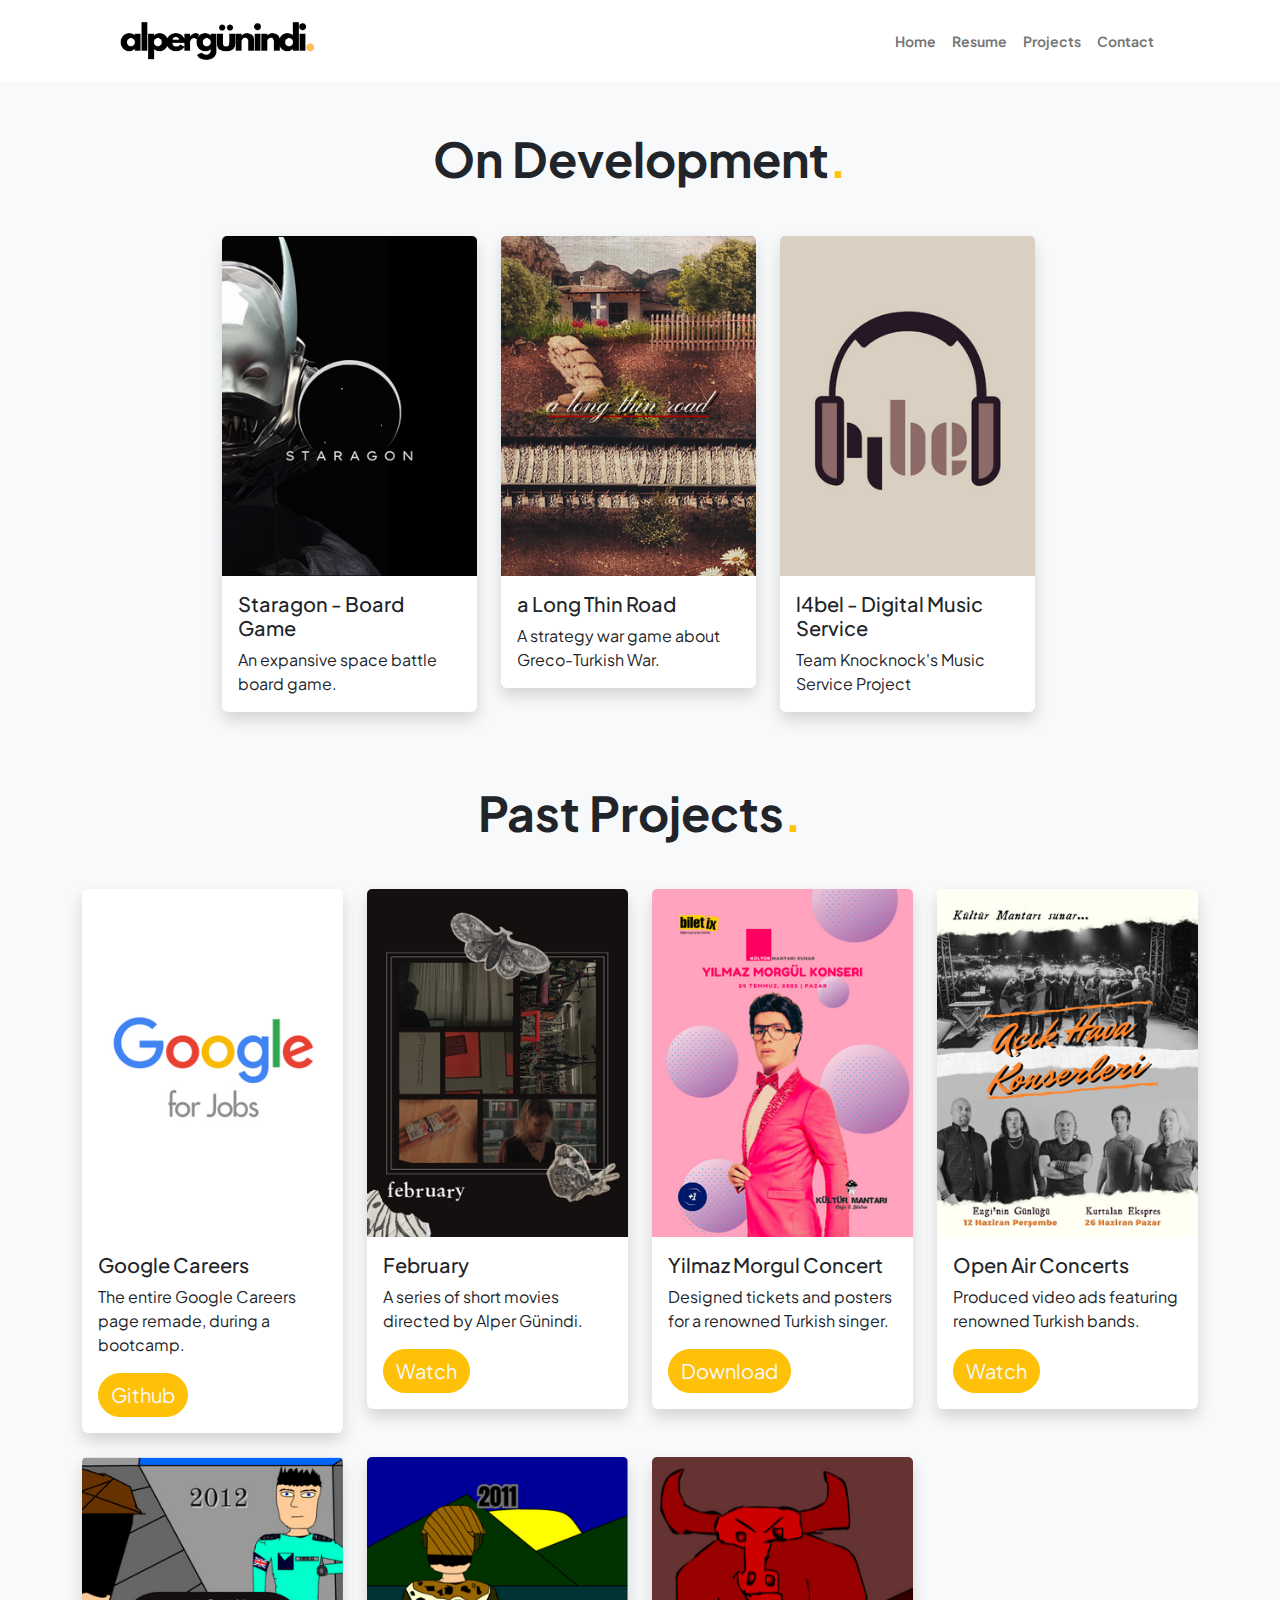
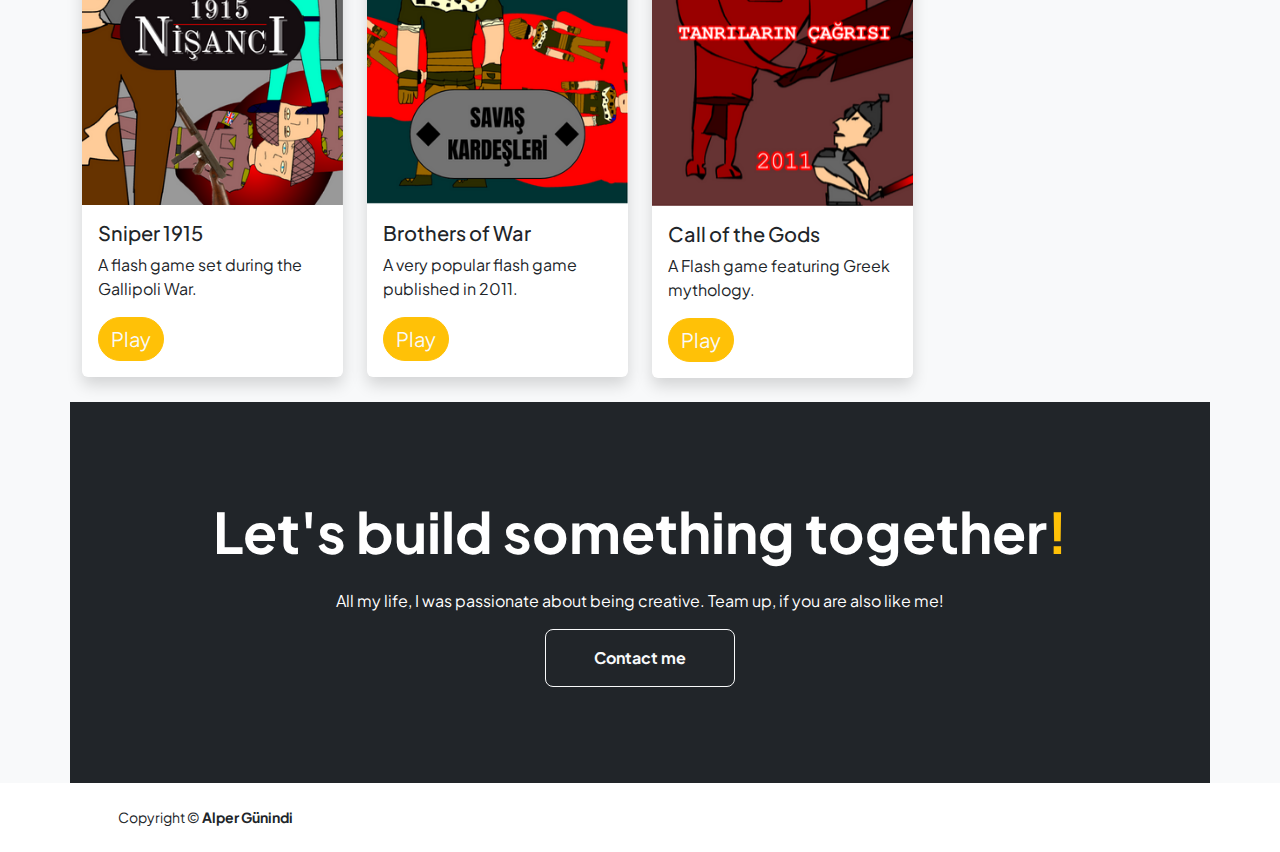
==== projects.html @ a215f181 "Do" ====
<!DOCTYPE html>
<html lang="en">
    <head>
        <meta charset="utf-8" />
        <meta name="viewport" content="width=device-width, initial-scale=1, shrink-to-fit=no" />
        <meta name="description" content="" />
        <meta name="author" content="" />
        <title>Alper Günindi</title>
        <!-- Favicon-->
        <link rel="icon" type="image/x-icon" href="assets/favicon.ico" />
        <!-- Custom Google font-->
        <link rel="preconnect" href="https://fonts.googleapis.com" />
        <link rel="preconnect" href="https://fonts.gstatic.com" crossorigin />
        <link href="https://fonts.googleapis.com/css2?family=Plus+Jakarta+Sans:wght@100;200;300;400;500;600;700;800;900&amp;display=swap" rel="stylesheet" />
        <!-- Bootstrap icons-->
        <link href="https://cdn.jsdelivr.net/npm/bootstrap-icons@1.8.1/font/bootstrap-icons.css" rel="stylesheet" />
        <!-- Core theme CSS (includes Bootstrap)-->
        <link href="css/styles.css" rel="stylesheet" />
    </head>
    <body class="d-flex flex-column h-100 bg-light">
        <main class="flex-shrink-0">
            <!-- Navigation-->
            <nav class="navbar sticky-top navbar-expand-lg navbar-light bg-white py-3">
                <div class="container px-5">
                    <a class="navbar-brand" href="index.html"><img src="./assets/logo.png" height="40" alt="logo" /></a>
                    <button class="navbar-toggler" type="button" data-bs-toggle="collapse" data-bs-target="#navbarSupportedContent" aria-controls="navbarSupportedContent" aria-expanded="false" aria-label="Toggle navigation"><span class="navbar-toggler-icon"></span></button>
                    <div class="collapse navbar-collapse" id="navbarSupportedContent">
                        <ul class="navbar-nav ms-auto mb-2 mb-lg-0 small fw-bolder">
                            <li class="nav-item"><a class="nav-link" href="index.html">Home</a></li>
                            <li class="nav-item"><a class="nav-link" href="resume.html">Resume</a></li>
                            <li class="nav-item"><a class="nav-link" href="projects.html">Projects</a></li>
                            <li class="nav-item"><a class="nav-link" href="contact.html">Contact</a></li>
                        </ul>
                    </div>
                </div>
            </nav>
            <!-- Projects Section-->
            <div class="container mt-5">
                <div class="row">
                    <div class="text-center mb-5">
                        <h1 class="display-5 fw-bolder mb-0"><span class="text-dark d-inline">On Development</span><span class="text-warning">.</span></h1>
                    </div>
                    <!-- card 1 -->
                    <div class="d-flex row justify-content-center rounded-4">
                    <div class="col-6 col-sm-4 col-md-4 col-lg-3 mb-4">
                        <div class="card shadow border-0">
                            <img src="./assets/game4.png" class="card-img-top" alt="Image 1">
                            <div class="card-body">
                                <h5 class="card-title">Staragon - Board Game</h5>
                                <p class="card-text">An expansive space battle board game.</p>
                            </div>
                        </div>
                    </div>                   
                     <div class="col-6 col-sm-4 col-md-4 col-lg-3 mb-4 rounded-4">
                        <div class="card shadow border-0">
                            <img src="./assets/game5.png" class="card-img-top" alt="Image 2">
                            <div class="card-body">
                                <h5 class="card-title">a Long Thin Road</h5>
                                <p class="card-text fs-6">A strategy war game about Greco-Turkish War.</p>
                            </div>
                        </div>
                    </div>
                        <div class="col-6 col-sm-4 col-md-4 col-lg-3 mb-4">
                            <div class="card shadow border-0">
                                <img src="./assets/design3.png" class="card-img-top" alt="Image 1">
                                <div class="card-body">
                                    <h5 class="card-title">l4bel - Digital Music Service</h5>
                                    <p class="card-text">Team Knocknock's Music Service Project</p>
                                </div>
                            </div>
                        </div>
                    <!-- card 1 -->

                    </div>

            <div class="container mt-5">
                <div class="row">
                    <div class="text-center mb-5">
                        <h1 class="display-5 fw-bolder mb-0"><span class="text-dark d-inline">Past Projects</span><span class="text-warning">.</span></h1>
                    </div>
                    <!-- card 3 -->
                    <div class="col-6 col-sm-6 col-md-6 col-lg-3 mb-4">
                        <div class="card shadow border-0">
                            <img src="./assets/design5.png" class="card-img-top" alt="Image 1">
                            <div class="card-body">
                                <h5 class="card-title">Google Careers</h5>
                                <p class="card-text">The entire Google Careers page remade, during a bootcamp.</p>
                                <button type="button" class="btn btn-warning rounded-5"> <a class="text-light fs-5 hover-zoom text-decoration-none" href="https://www.youtube.com/watch?v=2Rzrnk8F8-g&ab_channel=AlperG%C3%BCnindi">Github</a></button>
                            </div>
                        </div>
                    </div>
                     <!-- card 3 -->
                    <div class="col-6 col-sm-6 col-md-6 col-lg-3 mb-4">
                        <div class="card shadow border-0">
                            <img src="./assets/design4.png" class="card-img-top" alt="Image 2">
                            <div class="card-body">
                                <h5 class="card-title">February</h5>
                                <p class="card-text">A series of short movies directed by Alper Günindi.</p>
                                <button type="button" class="btn btn-warning rounded-5"> <a class="text-light fs-5 hover-zoom text-decoration-none" href="https://www.youtube.com/watch?v=2Rzrnk8F8-g&ab_channel=AlperG%C3%BCnindi">Watch</a></button>
                            </div>
                        </div>
                    </div>

                     <!-- card 4 -->
                    <div class="col-6 col-sm-6 col-md-6 col-lg-3 mb-4">
                        <div class="card shadow border-0">
                            <img src="./assets/design1.png" class="card-img-top" alt="Image 4">
                            <div class="card-body">
                                <h5 class="card-title">Yilmaz Morgul Concert</h5>
                                <p class="card-text">Designed tickets and posters for a renowned Turkish singer.</p>
                                <button type="button" class="btn btn-warning rounded-5"> <a class="text-light fs-5 hover-zoom text-decoration-none" href="./assets/morgul.pdf">Download</a></button>
                            </div>
                        </div>
                    </div>                
                        <div class="col-6 col-sm-6 col-md-6 col-lg-3 mb-4">
                        <div class="card shadow border-0">
                            <img src="./assets/design2.png" class="card-img-top" alt="Image 3">
                            <div class="card-body">
                                <h5 class="card-title">Open Air Concerts</h5>
                                <p class="card-text">Produced video ads featuring renowned Turkish bands.</p>
                                <button type="button" class="btn btn-warning rounded-5"> <a class="text-light fs-5 hover-zoom text-decoration-none" href="https://youtube.com/shorts/xoYIP9Tmbnc?feature=share">Watch</a></button>
                            </div>
                        </div>
                    </div>
                </div>
            </div>

            <!-- card 5 -->
                    <div class="col-6 col-sm-6 col-md-6 col-lg-3 mb-4">
                        <div class="card shadow border-0">
                            <img src="./assets/game3.png" class="card-img-top" alt="Image 2">
                            <div class="card-body">
                                <h5 class="card-title">Sniper 1915</h5>
                                <p class="card-text">A flash game set during the Gallipoli War.</p>
                                <button type="button" class="btn btn-warning rounded-5"> <a class="text-light fs-5 hover-zoom text-decoration-none" href="http://www.oyunkuzusu.com/tanrilarin-cagrisi-oyna.html">Play</a></button>
                            </div>
                        </div>
                    </div>

            <!-- card 5 -->
                    <div class="col-6 col-sm-6 col-md-6 col-lg-3 mb-4">
                        <div class="card shadow border-0">
                            <img src="./assets/game2.png" class="card-img-top" alt="Image 2">
                            <div class="card-body">
                                <h5 class="card-title">Brothers of War</h5>
                                <p class="card-text">A very popular flash game published in 2011.</p>
                                <button type="button" class="btn btn-warning rounded-5"> <a class="text-light fs-5 hover-zoom text-decoration-none" href="http://www.oyunkuzusu.com/savas-kardesleri-oyna.html">Play</a></button>
                            </div>
                        </div>
                    </div>

            <!-- card 5 -->
                    <div class="col-6 col-sm-6 col-md-6 col-lg-3 mb-4">
                        <div class="card shadow border-0">
                            <img src="./assets/game1.png" class="card-img-top" alt="Image 2">
                            <div class="card-body">
                                <h5 class="card-title">Call of the Gods</h5>
                                <p class="card-text">A Flash game featuring Greek mythology.</p>
                                <button type="button" class="btn btn-warning rounded-5"> <a class="text-light fs-5 hover-zoom text-decoration-none" href="http://www.oyunkuzusu.com/tanrilarin-cagrisi-oyna.html">Play</a></button>
                            </div>
                        </div>
                    </div>
            <!-- Call to action section-->
            <section class="py-5 bg-dark text-white">
                <div class="container px-5 my-5">
                    <div class="text-center">
                        <h2 class="display-4 fw-bolder mb-4">Let's build something together<span class="text-warning">!</span></h2>
                        <p>All my life, I was passionate about being creative. Team up, if you are also like me!</p>
                        <a class="btn btn-outline-light btn-lg px-5 py-3 fs-6 fw-bolder" href="contact.html">Contact me</a>
                    </div>
                </div>
            </section>
        </main>
        <!-- Footer-->
        <footer class="bg-white py-4 mt-auto">
            <div class="container px-5">
                <div class="row align-items-center justify-content-between flex-column flex-sm-row">
                    <div class="col-auto"><div class="small m-0">Copyright &copy; <span class="fw-bolder">Alper Günindi</span></div></div>
                </div>
            </div>
            
        </footer>
        <!-- Bootstrap core JS-->
        <script src="https://cdn.jsdelivr.net/npm/bootstrap@5.2.3/dist/js/bootstrap.bundle.min.js"></script>
        <!-- Core theme JS-->
        <script src="js/scripts.js"></script>
    </body>
</html>
---- css/styles.css ----
@charset "UTF-8";
@import url('https://fonts.googleapis.com/css2?family=Gemunu+Libre:wght@400;700&family=League+Spartan:wght@600&family=Open+Sans:wght@300;400;600;700&display=swap');
/*!
* Start Bootstrap - Personal v1.0.1 (https://startbootstrap.com/template-overviews/personal)
* Copyright 2013-2023 Start Bootstrap
* Licensed under MIT (https://github.com/StartBootstrap/startbootstrap-personal/blob/master/LICENSE)
*/
/*!
 * Bootstrap  v5.2.3 (https://getbootstrap.com/)
 * Copyright 2011-2022 The Bootstrap Authors
 * Copyright 2011-2022 Twitter, Inc.
 * Licensed under MIT (https://github.com/twbs/bootstrap/blob/main/LICENSE)
 */
 .afont{
  font-family: 'League Spartan', sans-serif;
}


:root {
  --bs-blue: #1e30f3;
  --bs-indigo: #6610f2;
  --bs-purple: #6f42c1;
  --bs-pink: #e21e80;
  --bs-red: #dc3545;
  --bs-orange: #fd7e14;
  --bs-yellow: #ffc107;
  --bs-green: #198754;
  --bs-teal: #20c997;
  --bs-cyan: #0dcaf0;
  --bs-black: #000;
  --bs-white: #fff;
  --bs-gray: #6c757d;
  --bs-gray-dark: #343a40;
  --bs-gray-100: #f8f9fa;
  --bs-gray-200: #e9ecef;
  --bs-gray-300: #dee2e6;
  --bs-gray-400: #ced4da;
  --bs-gray-500: #adb5bd;
  --bs-gray-600: #6c757d;
  --bs-gray-700: #495057;
  --bs-gray-800: #343a40;
  --bs-gray-900: #212529;
  --bs-primary: #1e30f3;
  --bs-secondary: #e21e80;
  --bs-success: #198754;
  --bs-info: #0dcaf0;
  --bs-warning: #ffc107;
  --bs-danger: #dc3545;
  --bs-light: #f8f9fa;
  --bs-dark: #212529;
  --bs-primary-rgb: 30, 48, 243;
  --bs-secondary-rgb: 226, 30, 128;
  --bs-success-rgb: 25, 135, 84;
  --bs-info-rgb: 13, 202, 240;
  --bs-warning-rgb: 255, 193, 7;
  --bs-danger-rgb: 220, 53, 69;
  --bs-light-rgb: 248, 249, 250;
  --bs-dark-rgb: 33, 37, 41;
  --bs-body-font-family: 'Gemunu Libre', sans-serif;
  --bs-body-font-family: 'League Spartan', sans-serif;
  --bs-body-font-family: 'Open Sans', sans-serif;
  --bs-white-rgb: 255, 255, 255;
  --bs-black-rgb: 0, 0, 0;
  --bs-body-color-rgb: 33, 37, 41;
  --bs-body-bg-rgb: 255, 255, 255;
  --bs-font-sans-serif: "Plus Jakarta Sans";
  --bs-font-monospace: SFMono-Regular, Menlo, Monaco, Consolas, "Liberation Mono", "Courier New", monospace;
  --bs-gradient: linear-gradient(180deg, rgba(255, 255, 255, 0.15), rgba(255, 255, 255, 0));
  --bs-body-font-family: var(--bs-font-sans-serif);
  --bs-body-font-size: 1rem;
  --bs-body-font-weight: 400;
  --bs-body-line-height: 1.5;
  --bs-body-color: #212529;
  --bs-body-bg: #fff;
  --bs-border-width: 1px;
  --bs-border-style: solid;
  --bs-border-color: #dee2e6;
  --bs-border-color-translucent: rgba(0, 0, 0, 0.175);
  --bs-border-radius: 0.375rem;
  --bs-border-radius-sm: 0.25rem;
  --bs-border-radius-lg: 0.5rem;
  --bs-border-radius-xl: 1rem;
  --bs-border-radius-2xl: 2rem;
  --bs-border-radius-pill: 50rem;
  --bs-link-color: #1e30f3;
  --bs-link-hover-color: #1826c2;
  --bs-code-color: #e21e80;
  --bs-highlight-bg: #fff3cd;
}

*,
*::before,
*::after {
  box-sizing: border-box;
}

@media (prefers-reduced-motion: no-preference) {
  :root {
    scroll-behavior: smooth;
  }
}

body {
  margin: 0;
  font-family: var(--bs-body-font-family);
  font-size: var(--bs-body-font-size);
  font-weight: var(--bs-body-font-weight);
  line-height: var(--bs-body-line-height);
  color: var(--bs-body-color);
  text-align: var(--bs-body-text-align);
  background-color: var(--bs-body-bg);
  -webkit-text-size-adjust: 100%;
  -webkit-tap-highlight-color: rgba(0, 0, 0, 0);
}

hr {
  margin: 1rem 0;
  color: inherit;
  border: 0;
  border-top: 1px solid;
  opacity: 0.25;
}

h6, .h6, h5, .h5, h4, .h4, h3, .h3, h2, .h2, h1, .h1 {
  margin-top: 0;
  margin-bottom: 0.5rem;
  font-weight: 500;
  line-height: 1.2;
}

h1, .h1 {
  font-size: calc(1.375rem + 1.5vw);
}
@media (min-width: 1200px) {
  h1, .h1 {
    font-size: 2.5rem;
  }
}

h2, .h2 {
  font-size: calc(1.325rem + 0.9vw);
}
@media (min-width: 1200px) {
  h2, .h2 {
    font-size: 2rem;
  }
}

h3, .h3 {
  font-size: calc(1.3rem + 0.6vw);
}
@media (min-width: 1200px) {
  h3, .h3 {
    font-size: 1.75rem;
  }
}

h4, .h4 {
  font-size: calc(1.275rem + 0.3vw);
}
@media (min-width: 1200px) {
  h4, .h4 {
    font-size: 1.5rem;
  }
}

h5, .h5 {
  font-size: 1.25rem;
}

h6, .h6 {
  font-size: 1rem;
}

p {
  margin-top: 0;
  margin-bottom: 1rem;
}

abbr[title] {
  -webkit-text-decoration: underline dotted;
          text-decoration: underline dotted;
  cursor: help;
  -webkit-text-decoration-skip-ink: none;
          text-decoration-skip-ink: none;
}

address {
  margin-bottom: 1rem;
  font-style: normal;
  line-height: inherit;
}

ol,
ul {
  padding-left: 2rem;
}

ol,
ul,
dl {
  margin-top: 0;
  margin-bottom: 1rem;
}

ol ol,
ul ul,
ol ul,
ul ol {
  margin-bottom: 0;
}

dt {
  font-weight: 700;
}

dd {
  margin-bottom: 0.5rem;
  margin-left: 0;
}

blockquote {
  margin: 0 0 1rem;
}

b,
strong {
  font-weight: bolder;
}

small, .small {
  font-size: 0.875em;
}

mark, .mark {
  padding: 0.1875em;
  background-color: var(--bs-highlight-bg);
}

sub,
sup {
  position: relative;
  font-size: 0.75em;
  line-height: 0;
  vertical-align: baseline;
}

sub {
  bottom: -0.25em;
}

sup {
  top: -0.5em;
}

a {
  color: var(--bs-link-color);
  text-decoration: underline;
}
a:hover {
  color: var(--bs-link-hover-color);
}

a:not([href]):not([class]), a:not([href]):not([class]):hover {
  color: inherit;
  text-decoration: none;
}

pre,
code,
kbd,
samp {
  font-family: var(--bs-font-monospace);
  font-size: 1em;
}

pre {
  display: block;
  margin-top: 0;
  margin-bottom: 1rem;
  overflow: auto;
  font-size: 0.875em;
}
pre code {
  font-size: inherit;
  color: inherit;
  word-break: normal;
}

code {
  font-size: 0.875em;
  color: var(--bs-code-color);
  word-wrap: break-word;
}
a > code {
  color: inherit;
}

kbd {
  padding: 0.1875rem 0.375rem;
  font-size: 0.875em;
  color: var(--bs-body-bg);
  background-color: var(--bs-body-color);
  border-radius: 0.25rem;
}
kbd kbd {
  padding: 0;
  font-size: 1em;
}

figure {
  margin: 0 0 1rem;
}

img,
svg {
  vertical-align: middle;
}

table {
  caption-side: bottom;
  border-collapse: collapse;
}

caption {
  padding-top: 0.5rem;
  padding-bottom: 0.5rem;
  color: #6c757d;
  text-align: left;
}

th {
  text-align: inherit;
  text-align: -webkit-match-parent;
}

thead,
tbody,
tfoot,
tr,
td,
th {
  border-color: inherit;
  border-style: solid;
  border-width: 0;
}

label {
  display: inline-block;
}

button {
  border-radius: 0;
}

button:focus:not(:focus-visible) {
  outline: 0;
}

input,
button,
select,
optgroup,
textarea {
  margin: 0;
  font-family: inherit;
  font-size: inherit;
  line-height: inherit;
}

button,
select {
  text-transform: none;
}

[role=button] {
  cursor: pointer;
}

select {
  word-wrap: normal;
}
select:disabled {
  opacity: 1;
}

[list]:not([type=date]):not([type=datetime-local]):not([type=month]):not([type=week]):not([type=time])::-webkit-calendar-picker-indicator {
  display: none !important;
}

button,
[type=button],
[type=reset],
[type=submit] {
  -webkit-appearance: button;
}
button:not(:disabled),
[type=button]:not(:disabled),
[type=reset]:not(:disabled),
[type=submit]:not(:disabled) {
  cursor: pointer;
}

::-moz-focus-inner {
  padding: 0;
  border-style: none;
}

textarea {
  resize: vertical;
}

fieldset {
  min-width: 0;
  padding: 0;
  margin: 0;
  border: 0;
}

legend {
  float: left;
  width: 100%;
  padding: 0;
  margin-bottom: 0.5rem;
  font-size: calc(1.275rem + 0.3vw);
  line-height: inherit;
}
@media (min-width: 1200px) {
  legend {
    font-size: 1.5rem;
  }
}
legend + * {
  clear: left;
}

::-webkit-datetime-edit-fields-wrapper,
::-webkit-datetime-edit-text,
::-webkit-datetime-edit-minute,
::-webkit-datetime-edit-hour-field,
::-webkit-datetime-edit-day-field,
::-webkit-datetime-edit-month-field,
::-webkit-datetime-edit-year-field {
  padding: 0;
}

::-webkit-inner-spin-button {
  height: auto;
}

[type=search] {
  outline-offset: -2px;
  -webkit-appearance: textfield;
}

/* rtl:raw:
[type="tel"],
[type="url"],
[type="email"],
[type="number"] {
  direction: ltr;
}
*/
::-webkit-search-decoration {
  -webkit-appearance: none;
}

::-webkit-color-swatch-wrapper {
  padding: 0;
}

::file-selector-button {
  font: inherit;
  -webkit-appearance: button;
}

output {
  display: inline-block;
}

iframe {
  border: 0;
}

summary {
  display: list-item;
  cursor: pointer;
}

progress {
  vertical-align: baseline;
}

[hidden] {
  display: none !important;
}

.lead {
  font-size: 1.25rem;
  font-weight: 300;
}

.display-1 {
  font-size: calc(1.625rem + 4.5vw);
  font-weight: 300;
  line-height: 1.2;
}
@media (min-width: 1200px) {
  .display-1 {
    font-size: 5rem;
  }
}

.display-2 {
  font-size: calc(1.575rem + 3.9vw);
  font-weight: 300;
  line-height: 1.2;
}
@media (min-width: 1200px) {
  .display-2 {
    font-size: 4.5rem;
  }
}

.display-3 {
  font-size: calc(1.525rem + 3.3vw);
  font-weight: 300;
  line-height: 1.2;
}
@media (min-width: 1200px) {
  .display-3 {
    font-size: 4rem;
  }
}

.display-4 {
  font-size: calc(1.475rem + 2.7vw);
  font-weight: 300;
  line-height: 1.2;
}
@media (min-width: 1200px) {
  .display-4 {
    font-size: 3.5rem;
  }
}

.display-5 {
  font-size: calc(1.425rem + 2.1vw);
  font-weight: 300;
  line-height: 1.2;
}
@media (min-width: 1200px) {
  .display-5 {
    font-size: 3rem;
  }
}

.display-6 {
  font-size: calc(1.375rem + 1.5vw);
  font-weight: 300;
  line-height: 1.2;
}
@media (min-width: 1200px) {
  .display-6 {
    font-size: 2.5rem;
  }
}

.list-unstyled {
  padding-left: 0;
  list-style: none;
}

.list-inline {
  padding-left: 0;
  list-style: none;
}

.list-inline-item {
  display: inline-block;
}
.list-inline-item:not(:last-child) {
  margin-right: 0.5rem;
}

.initialism {
  font-size: 0.875em;
  text-transform: uppercase;
}

.blockquote {
  margin-bottom: 1rem;
  font-size: 1.25rem;
}
.blockquote > :last-child {
  margin-bottom: 0;
}

.blockquote-footer {
  margin-top: -1rem;
  margin-bottom: 1rem;
  font-size: 0.875em;
  color: #6c757d;
}
.blockquote-footer::before {
  content: "— ";
}

.img-fluid {
  max-width: 100%;
  height: auto;
}

.img-thumbnail {
  padding: 0.25rem;
  background-color: #fff;
  border: 1px solid var(--bs-border-color);
  border-radius: 0.375rem;
  max-width: 100%;
  height: auto;
}

.figure {
  display: inline-block;
}

.figure-img {
  margin-bottom: 0.5rem;
  line-height: 1;
}

.figure-caption {
  font-size: 0.875em;
  color: #6c757d;
}

.container,
.container-fluid,
.container-xxl,
.container-xl,
.container-lg,
.container-md,
.container-sm {
  --bs-gutter-x: 1.5rem;
  --bs-gutter-y: 0;
  width: 100%;
  padding-right: calc(var(--bs-gutter-x) * 0.5);
  padding-left: calc(var(--bs-gutter-x) * 0.5);
  margin-right: auto;
  margin-left: auto;
}

@media (min-width: 576px) {
  .container-sm, .container {
    max-width: 540px;
  }
}
@media (min-width: 768px) {
  .container-md, .container-sm, .container {
    max-width: 720px;
  }
}
@media (min-width: 992px) {
  .container-lg, .container-md, .container-sm, .container {
    max-width: 960px;
  }
}
@media (min-width: 1200px) {
  .container-xl, .container-lg, .container-md, .container-sm, .container {
    max-width: 1140px;
  }
}
@media (min-width: 1400px) {
  .container-xxl, .container-xl, .container-lg, .container-md, .container-sm, .container {
    max-width: 1320px;
  }
}
.row {
  --bs-gutter-x: 1.5rem;
  --bs-gutter-y: 0;
  display: flex;
  flex-wrap: wrap;
  margin-top: calc(-1 * var(--bs-gutter-y));
  margin-right: calc(-0.5 * var(--bs-gutter-x));
  margin-left: calc(-0.5 * var(--bs-gutter-x));
}
.row > * {
  flex-shrink: 0;
  width: 100%;
  max-width: 100%;
  padding-right: calc(var(--bs-gutter-x) * 0.5);
  padding-left: calc(var(--bs-gutter-x) * 0.5);
  margin-top: var(--bs-gutter-y);
}

.col {
  flex: 1 0 0%;
}

.row-cols-auto > * {
  flex: 0 0 auto;
  width: auto;
}

.row-cols-1 > * {
  flex: 0 0 auto;
  width: 100%;
}

.row-cols-2 > * {
  flex: 0 0 auto;
  width: 50%;
}

.row-cols-3 > * {
  flex: 0 0 auto;
  width: 33.3333333333%;
}

.row-cols-4 > * {
  flex: 0 0 auto;
  width: 25%;
}

.row-cols-5 > * {
  flex: 0 0 auto;
  width: 20%;
}

.row-cols-6 > * {
  flex: 0 0 auto;
  width: 16.6666666667%;
}

.col-auto {
  flex: 0 0 auto;
  width: auto;
}

.col-1 {
  flex: 0 0 auto;
  width: 8.33333333%;
}

.col-2 {
  flex: 0 0 auto;
  width: 16.66666667%;
}

.col-3 {
  flex: 0 0 auto;
  width: 25%;
}

.col-4 {
  flex: 0 0 auto;
  width: 33.33333333%;
}

.col-5 {
  flex: 0 0 auto;
  width: 41.66666667%;
}

.col-6 {
  flex: 0 0 auto;
  width: 50%;
}

.col-7 {
  flex: 0 0 auto;
  width: 58.33333333%;
}

.col-8 {
  flex: 0 0 auto;
  width: 66.66666667%;
}

.col-9 {
  flex: 0 0 auto;
  width: 75%;
}

.col-10 {
  flex: 0 0 auto;
  width: 83.33333333%;
}

.col-11 {
  flex: 0 0 auto;
  width: 91.66666667%;
}

.col-12 {
  flex: 0 0 auto;
  width: 100%;
}

.offset-1 {
  margin-left: 8.33333333%;
}

.offset-2 {
  margin-left: 16.66666667%;
}

.offset-3 {
  margin-left: 25%;
}

.offset-4 {
  margin-left: 33.33333333%;
}

.offset-5 {
  margin-left: 41.66666667%;
}

.offset-6 {
  margin-left: 50%;
}

.offset-7 {
  margin-left: 58.33333333%;
}

.offset-8 {
  margin-left: 66.66666667%;
}

.offset-9 {
  margin-left: 75%;
}

.offset-10 {
  margin-left: 83.33333333%;
}

.offset-11 {
  margin-left: 91.66666667%;
}

.g-0,
.gx-0 {
  --bs-gutter-x: 0;
}

.g-0,
.gy-0 {
  --bs-gutter-y: 0;
}

.g-1,
.gx-1 {
  --bs-gutter-x: 0.25rem;
}

.g-1,
.gy-1 {
  --bs-gutter-y: 0.25rem;
}

.g-2,
.gx-2 {
  --bs-gutter-x: 0.5rem;
}

.g-2,
.gy-2 {
  --bs-gutter-y: 0.5rem;
}

.g-3,
.gx-3 {
  --bs-gutter-x: 1rem;
}

.g-3,
.gy-3 {
  --bs-gutter-y: 1rem;
}

.g-4,
.gx-4 {
  --bs-gutter-x: 1.5rem;
}

.g-4,
.gy-4 {
  --bs-gutter-y: 1.5rem;
}

.g-5,
.gx-5 {
  --bs-gutter-x: 3rem;
}

.g-5,
.gy-5 {
  --bs-gutter-y: 3rem;
}

@media (min-width: 576px) {
  .col-sm {
    flex: 1 0 0%;
  }
  .row-cols-sm-auto > * {
    flex: 0 0 auto;
    width: auto;
  }
  .row-cols-sm-1 > * {
    flex: 0 0 auto;
    width: 100%;
  }
  .row-cols-sm-2 > * {
    flex: 0 0 auto;
    width: 50%;
  }
  .row-cols-sm-3 > * {
    flex: 0 0 auto;
    width: 33.3333333333%;
  }
  .row-cols-sm-4 > * {
    flex: 0 0 auto;
    width: 25%;
  }
  .row-cols-sm-5 > * {
    flex: 0 0 auto;
    width: 20%;
  }
  .row-cols-sm-6 > * {
    flex: 0 0 auto;
    width: 16.6666666667%;
  }
  .col-sm-auto {
    flex: 0 0 auto;
    width: auto;
  }
  .col-sm-1 {
    flex: 0 0 auto;
    width: 8.33333333%;
  }
  .col-sm-2 {
    flex: 0 0 auto;
    width: 16.66666667%;
  }
  .col-sm-3 {
    flex: 0 0 auto;
    width: 25%;
  }
  .col-sm-4 {
    flex: 0 0 auto;
    width: 33.33333333%;
  }
  .col-sm-5 {
    flex: 0 0 auto;
    width: 41.66666667%;
  }
  .col-sm-6 {
    flex: 0 0 auto;
    width: 50%;
  }
  .col-sm-7 {
    flex: 0 0 auto;
    width: 58.33333333%;
  }
  .col-sm-8 {
    flex: 0 0 auto;
    width: 66.66666667%;
  }
  .col-sm-9 {
    flex: 0 0 auto;
    width: 75%;
  }
  .col-sm-10 {
    flex: 0 0 auto;
    width: 83.33333333%;
  }
  .col-sm-11 {
    flex: 0 0 auto;
    width: 91.66666667%;
  }
  .col-sm-12 {
    flex: 0 0 auto;
    width: 100%;
  }
  .offset-sm-0 {
    margin-left: 0;
  }
  .offset-sm-1 {
    margin-left: 8.33333333%;
  }
  .offset-sm-2 {
    margin-left: 16.66666667%;
  }
  .offset-sm-3 {
    margin-left: 25%;
  }
  .offset-sm-4 {
    margin-left: 33.33333333%;
  }
  .offset-sm-5 {
    margin-left: 41.66666667%;
  }
  .offset-sm-6 {
    margin-left: 50%;
  }
  .offset-sm-7 {
    margin-left: 58.33333333%;
  }
  .offset-sm-8 {
    margin-left: 66.66666667%;
  }
  .offset-sm-9 {
    margin-left: 75%;
  }
  .offset-sm-10 {
    margin-left: 83.33333333%;
  }
  .offset-sm-11 {
    margin-left: 91.66666667%;
  }
  .g-sm-0,
  .gx-sm-0 {
    --bs-gutter-x: 0;
  }
  .g-sm-0,
  .gy-sm-0 {
    --bs-gutter-y: 0;
  }
  .g-sm-1,
  .gx-sm-1 {
    --bs-gutter-x: 0.25rem;
  }
  .g-sm-1,
  .gy-sm-1 {
    --bs-gutter-y: 0.25rem;
  }
  .g-sm-2,
  .gx-sm-2 {
    --bs-gutter-x: 0.5rem;
  }
  .g-sm-2,
  .gy-sm-2 {
    --bs-gutter-y: 0.5rem;
  }
  .g-sm-3,
  .gx-sm-3 {
    --bs-gutter-x: 1rem;
  }
  .g-sm-3,
  .gy-sm-3 {
    --bs-gutter-y: 1rem;
  }
  .g-sm-4,
  .gx-sm-4 {
    --bs-gutter-x: 1.5rem;
  }
  .g-sm-4,
  .gy-sm-4 {
    --bs-gutter-y: 1.5rem;
  }
  .g-sm-5,
  .gx-sm-5 {
    --bs-gutter-x: 3rem;
  }
  .g-sm-5,
  .gy-sm-5 {
    --bs-gutter-y: 3rem;
  }
}
@media (min-width: 768px) {
  .col-md {
    flex: 1 0 0%;
  }
  .row-cols-md-auto > * {
    flex: 0 0 auto;
    width: auto;
  }
  .row-cols-md-1 > * {
    flex: 0 0 auto;
    width: 100%;
  }
  .row-cols-md-2 > * {
    flex: 0 0 auto;
    width: 50%;
  }
  .row-cols-md-3 > * {
    flex: 0 0 auto;
    width: 33.3333333333%;
  }
  .row-cols-md-4 > * {
    flex: 0 0 auto;
    width: 25%;
  }
  .row-cols-md-5 > * {
    flex: 0 0 auto;
    width: 20%;
  }
  .row-cols-md-6 > * {
    flex: 0 0 auto;
    width: 16.6666666667%;
  }
  .col-md-auto {
    flex: 0 0 auto;
    width: auto;
  }
  .col-md-1 {
    flex: 0 0 auto;
    width: 8.33333333%;
  }
  .col-md-2 {
    flex: 0 0 auto;
    width: 16.66666667%;
  }
  .col-md-3 {
    flex: 0 0 auto;
    width: 25%;
  }
  .col-md-4 {
    flex: 0 0 auto;
    width: 33.33333333%;
  }
  .col-md-5 {
    flex: 0 0 auto;
    width: 41.66666667%;
  }
  .col-md-6 {
    flex: 0 0 auto;
    width: 50%;
  }
  .col-md-7 {
    flex: 0 0 auto;
    width: 58.33333333%;
  }
  .col-md-8 {
    flex: 0 0 auto;
    width: 66.66666667%;
  }
  .col-md-9 {
    flex: 0 0 auto;
    width: 75%;
  }
  .col-md-10 {
    flex: 0 0 auto;
    width: 83.33333333%;
  }
  .col-md-11 {
    flex: 0 0 auto;
    width: 91.66666667%;
  }
  .col-md-12 {
    flex: 0 0 auto;
    width: 100%;
  }
  .offset-md-0 {
    margin-left: 0;
  }
  .offset-md-1 {
    margin-left: 8.33333333%;
  }
  .offset-md-2 {
    margin-left: 16.66666667%;
  }
  .offset-md-3 {
    margin-left: 25%;
  }
  .offset-md-4 {
    margin-left: 33.33333333%;
  }
  .offset-md-5 {
    margin-left: 41.66666667%;
  }
  .offset-md-6 {
    margin-left: 50%;
  }
  .offset-md-7 {
    margin-left: 58.33333333%;
  }
  .offset-md-8 {
    margin-left: 66.66666667%;
  }
  .offset-md-9 {
    margin-left: 75%;
  }
  .offset-md-10 {
    margin-left: 83.33333333%;
  }
  .offset-md-11 {
    margin-left: 91.66666667%;
  }
  .g-md-0,
  .gx-md-0 {
    --bs-gutter-x: 0;
  }
  .g-md-0,
  .gy-md-0 {
    --bs-gutter-y: 0;
  }
  .g-md-1,
  .gx-md-1 {
    --bs-gutter-x: 0.25rem;
  }
  .g-md-1,
  .gy-md-1 {
    --bs-gutter-y: 0.25rem;
  }
  .g-md-2,
  .gx-md-2 {
    --bs-gutter-x: 0.5rem;
  }
  .g-md-2,
  .gy-md-2 {
    --bs-gutter-y: 0.5rem;
  }
  .g-md-3,
  .gx-md-3 {
    --bs-gutter-x: 1rem;
  }
  .g-md-3,
  .gy-md-3 {
    --bs-gutter-y: 1rem;
  }
  .g-md-4,
  .gx-md-4 {
    --bs-gutter-x: 1.5rem;
  }
  .g-md-4,
  .gy-md-4 {
    --bs-gutter-y: 1.5rem;
  }
  .g-md-5,
  .gx-md-5 {
    --bs-gutter-x: 3rem;
  }
  .g-md-5,
  .gy-md-5 {
    --bs-gutter-y: 3rem;
  }
}
@media (min-width: 992px) {
  .col-lg {
    flex: 1 0 0%;
  }
  .row-cols-lg-auto > * {
    flex: 0 0 auto;
    width: auto;
  }
  .row-cols-lg-1 > * {
    flex: 0 0 auto;
    width: 100%;
  }
  .row-cols-lg-2 > * {
    flex: 0 0 auto;
    width: 50%;
  }
  .row-cols-lg-3 > * {
    flex: 0 0 auto;
    width: 33.3333333333%;
  }
  .row-cols-lg-4 > * {
    flex: 0 0 auto;
    width: 25%;
  }
  .row-cols-lg-5 > * {
    flex: 0 0 auto;
    width: 20%;
  }
  .row-cols-lg-6 > * {
    flex: 0 0 auto;
    width: 16.6666666667%;
  }
  .col-lg-auto {
    flex: 0 0 auto;
    width: auto;
  }
  .col-lg-1 {
    flex: 0 0 auto;
    width: 8.33333333%;
  }
  .col-lg-2 {
    flex: 0 0 auto;
    width: 16.66666667%;
  }
  .col-lg-3 {
    flex: 0 0 auto;
    width: 25%;
  }
  .col-lg-4 {
    flex: 0 0 auto;
    width: 33.33333333%;
  }
  .col-lg-5 {
    flex: 0 0 auto;
    width: 41.66666667%;
  }
  .col-lg-6 {
    flex: 0 0 auto;
    width: 50%;
  }
  .col-lg-7 {
    flex: 0 0 auto;
    width: 58.33333333%;
  }
  .col-lg-8 {
    flex: 0 0 auto;
    width: 66.66666667%;
  }
  .col-lg-9 {
    flex: 0 0 auto;
    width: 75%;
  }
  .col-lg-10 {
    flex: 0 0 auto;
    width: 83.33333333%;
  }
  .col-lg-11 {
    flex: 0 0 auto;
    width: 91.66666667%;
  }
  .col-lg-12 {
    flex: 0 0 auto;
    width: 100%;
  }
  .offset-lg-0 {
    margin-left: 0;
  }
  .offset-lg-1 {
    margin-left: 8.33333333%;
  }
  .offset-lg-2 {
    margin-left: 16.66666667%;
  }
  .offset-lg-3 {
    margin-left: 25%;
  }
  .offset-lg-4 {
    margin-left: 33.33333333%;
  }
  .offset-lg-5 {
    margin-left: 41.66666667%;
  }
  .offset-lg-6 {
    margin-left: 50%;
  }
  .offset-lg-7 {
    margin-left: 58.33333333%;
  }
  .offset-lg-8 {
    margin-left: 66.66666667%;
  }
  .offset-lg-9 {
    margin-left: 75%;
  }
  .offset-lg-10 {
    margin-left: 83.33333333%;
  }
  .offset-lg-11 {
    margin-left: 91.66666667%;
  }
  .g-lg-0,
  .gx-lg-0 {
    --bs-gutter-x: 0;
  }
  .g-lg-0,
  .gy-lg-0 {
    --bs-gutter-y: 0;
  }
  .g-lg-1,
  .gx-lg-1 {
    --bs-gutter-x: 0.25rem;
  }
  .g-lg-1,
  .gy-lg-1 {
    --bs-gutter-y: 0.25rem;
  }
  .g-lg-2,
  .gx-lg-2 {
    --bs-gutter-x: 0.5rem;
  }
  .g-lg-2,
  .gy-lg-2 {
    --bs-gutter-y: 0.5rem;
  }
  .g-lg-3,
  .gx-lg-3 {
    --bs-gutter-x: 1rem;
  }
  .g-lg-3,
  .gy-lg-3 {
    --bs-gutter-y: 1rem;
  }
  .g-lg-4,
  .gx-lg-4 {
    --bs-gutter-x: 1.5rem;
  }
  .g-lg-4,
  .gy-lg-4 {
    --bs-gutter-y: 1.5rem;
  }
  .g-lg-5,
  .gx-lg-5 {
    --bs-gutter-x: 3rem;
  }
  .g-lg-5,
  .gy-lg-5 {
    --bs-gutter-y: 3rem;
  }
}
@media (min-width: 1200px) {
  .col-xl {
    flex: 1 0 0%;
  }
  .row-cols-xl-auto > * {
    flex: 0 0 auto;
    width: auto;
  }
  .row-cols-xl-1 > * {
    flex: 0 0 auto;
    width: 100%;
  }
  .row-cols-xl-2 > * {
    flex: 0 0 auto;
    width: 50%;
  }
  .row-cols-xl-3 > * {
    flex: 0 0 auto;
    width: 33.3333333333%;
  }
  .row-cols-xl-4 > * {
    flex: 0 0 auto;
    width: 25%;
  }
  .row-cols-xl-5 > * {
    flex: 0 0 auto;
    width: 20%;
  }
  .row-cols-xl-6 > * {
    flex: 0 0 auto;
    width: 16.6666666667%;
  }
  .col-xl-auto {
    flex: 0 0 auto;
    width: auto;
  }
  .col-xl-1 {
    flex: 0 0 auto;
    width: 8.33333333%;
  }
  .col-xl-2 {
    flex: 0 0 auto;
    width: 16.66666667%;
  }
  .col-xl-3 {
    flex: 0 0 auto;
    width: 25%;
  }
  .col-xl-4 {
    flex: 0 0 auto;
    width: 33.33333333%;
  }
  .col-xl-5 {
    flex: 0 0 auto;
    width: 41.66666667%;
  }
  .col-xl-6 {
    flex: 0 0 auto;
    width: 50%;
  }
  .col-xl-7 {
    flex: 0 0 auto;
    width: 58.33333333%;
  }
  .col-xl-8 {
    flex: 0 0 auto;
    width: 66.66666667%;
  }
  .col-xl-9 {
    flex: 0 0 auto;
    width: 75%;
  }
  .col-xl-10 {
    flex: 0 0 auto;
    width: 83.33333333%;
  }
  .col-xl-11 {
    flex: 0 0 auto;
    width: 91.66666667%;
  }
  .col-xl-12 {
    flex: 0 0 auto;
    width: 100%;
  }
  .offset-xl-0 {
    margin-left: 0;
  }
  .offset-xl-1 {
    margin-left: 8.33333333%;
  }
  .offset-xl-2 {
    margin-left: 16.66666667%;
  }
  .offset-xl-3 {
    margin-left: 25%;
  }
  .offset-xl-4 {
    margin-left: 33.33333333%;
  }
  .offset-xl-5 {
    margin-left: 41.66666667%;
  }
  .offset-xl-6 {
    margin-left: 50%;
  }
  .offset-xl-7 {
    margin-left: 58.33333333%;
  }
  .offset-xl-8 {
    margin-left: 66.66666667%;
  }
  .offset-xl-9 {
    margin-left: 75%;
  }
  .offset-xl-10 {
    margin-left: 83.33333333%;
  }
  .offset-xl-11 {
    margin-left: 91.66666667%;
  }
  .g-xl-0,
  .gx-xl-0 {
    --bs-gutter-x: 0;
  }
  .g-xl-0,
  .gy-xl-0 {
    --bs-gutter-y: 0;
  }
  .g-xl-1,
  .gx-xl-1 {
    --bs-gutter-x: 0.25rem;
  }
  .g-xl-1,
  .gy-xl-1 {
    --bs-gutter-y: 0.25rem;
  }
  .g-xl-2,
  .gx-xl-2 {
    --bs-gutter-x: 0.5rem;
  }
  .g-xl-2,
  .gy-xl-2 {
    --bs-gutter-y: 0.5rem;
  }
  .g-xl-3,
  .gx-xl-3 {
    --bs-gutter-x: 1rem;
  }
  .g-xl-3,
  .gy-xl-3 {
    --bs-gutter-y: 1rem;
  }
  .g-xl-4,
  .gx-xl-4 {
    --bs-gutter-x: 1.5rem;
  }
  .g-xl-4,
  .gy-xl-4 {
    --bs-gutter-y: 1.5rem;
  }
  .g-xl-5,
  .gx-xl-5 {
    --bs-gutter-x: 3rem;
  }
  .g-xl-5,
  .gy-xl-5 {
    --bs-gutter-y: 3rem;
  }
}
@media (min-width: 1400px) {
  .col-xxl {
    flex: 1 0 0%;
  }
  .row-cols-xxl-auto > * {
    flex: 0 0 auto;
    width: auto;
  }
  .row-cols-xxl-1 > * {
    flex: 0 0 auto;
    width: 100%;
  }
  .row-cols-xxl-2 > * {
    flex: 0 0 auto;
    width: 50%;
  }
  .row-cols-xxl-3 > * {
    flex: 0 0 auto;
    width: 33.3333333333%;
  }
  .row-cols-xxl-4 > * {
    flex: 0 0 auto;
    width: 25%;
  }
  .row-cols-xxl-5 > * {
    flex: 0 0 auto;
    width: 20%;
  }
  .row-cols-xxl-6 > * {
    flex: 0 0 auto;
    width: 16.6666666667%;
  }
  .col-xxl-auto {
    flex: 0 0 auto;
    width: auto;
  }
  .col-xxl-1 {
    flex: 0 0 auto;
    width: 8.33333333%;
  }
  .col-xxl-2 {
    flex: 0 0 auto;
    width: 16.66666667%;
  }
  .col-xxl-3 {
    flex: 0 0 auto;
    width: 25%;
  }
  .col-xxl-4 {
    flex: 0 0 auto;
    width: 33.33333333%;
  }
  .col-xxl-5 {
    flex: 0 0 auto;
    width: 41.66666667%;
  }
  .col-xxl-6 {
    flex: 0 0 auto;
    width: 50%;
  }
  .col-xxl-7 {
    flex: 0 0 auto;
    width: 58.33333333%;
  }
  .col-xxl-8 {
    flex: 0 0 auto;
    width: 66.66666667%;
  }
  .col-xxl-9 {
    flex: 0 0 auto;
    width: 75%;
  }
  .col-xxl-10 {
    flex: 0 0 auto;
    width: 83.33333333%;
  }
  .col-xxl-11 {
    flex: 0 0 auto;
    width: 91.66666667%;
  }
  .col-xxl-12 {
    flex: 0 0 auto;
    width: 100%;
  }
  .offset-xxl-0 {
    margin-left: 0;
  }
  .offset-xxl-1 {
    margin-left: 8.33333333%;
  }
  .offset-xxl-2 {
    margin-left: 16.66666667%;
  }
  .offset-xxl-3 {
    margin-left: 25%;
  }
  .offset-xxl-4 {
    margin-left: 33.33333333%;
  }
  .offset-xxl-5 {
    margin-left: 41.66666667%;
  }
  .offset-xxl-6 {
    margin-left: 50%;
  }
  .offset-xxl-7 {
    margin-left: 58.33333333%;
  }
  .offset-xxl-8 {
    margin-left: 66.66666667%;
  }
  .offset-xxl-9 {
    margin-left: 75%;
  }
  .offset-xxl-10 {
    margin-left: 83.33333333%;
  }
  .offset-xxl-11 {
    margin-left: 91.66666667%;
  }
  .g-xxl-0,
  .gx-xxl-0 {
    --bs-gutter-x: 0;
  }
  .g-xxl-0,
  .gy-xxl-0 {
    --bs-gutter-y: 0;
  }
  .g-xxl-1,
  .gx-xxl-1 {
    --bs-gutter-x: 0.25rem;
  }
  .g-xxl-1,
  .gy-xxl-1 {
    --bs-gutter-y: 0.25rem;
  }
  .g-xxl-2,
  .gx-xxl-2 {
    --bs-gutter-x: 0.5rem;
  }
  .g-xxl-2,
  .gy-xxl-2 {
    --bs-gutter-y: 0.5rem;
  }
  .g-xxl-3,
  .gx-xxl-3 {
    --bs-gutter-x: 1rem;
  }
  .g-xxl-3,
  .gy-xxl-3 {
    --bs-gutter-y: 1rem;
  }
  .g-xxl-4,
  .gx-xxl-4 {
    --bs-gutter-x: 1.5rem;
  }
  .g-xxl-4,
  .gy-xxl-4 {
    --bs-gutter-y: 1.5rem;
  }
  .g-xxl-5,
  .gx-xxl-5 {
    --bs-gutter-x: 3rem;
  }
  .g-xxl-5,
  .gy-xxl-5 {
    --bs-gutter-y: 3rem;
  }
}
.table {
  --bs-table-color: var(--bs-body-color);
  --bs-table-bg: transparent;
  --bs-table-border-color: var(--bs-border-color);
  --bs-table-accent-bg: transparent;
  --bs-table-striped-color: var(--bs-body-color);
  --bs-table-striped-bg: rgba(0, 0, 0, 0.05);
  --bs-table-active-color: var(--bs-body-color);
  --bs-table-active-bg: rgba(0, 0, 0, 0.1);
  --bs-table-hover-color: var(--bs-body-color);
  --bs-table-hover-bg: rgba(0, 0, 0, 0.075);
  width: 100%;
  margin-bottom: 1rem;
  color: var(--bs-table-color);
  vertical-align: top;
  border-color: var(--bs-table-border-color);
}
.table > :not(caption) > * > * {
  padding: 0.5rem 0.5rem;
  background-color: var(--bs-table-bg);
  border-bottom-width: 1px;
  box-shadow: inset 0 0 0 9999px var(--bs-table-accent-bg);
}
.table > tbody {
  vertical-align: inherit;
}
.table > thead {
  vertical-align: bottom;
}

.table-group-divider {
  border-top: 2px solid currentcolor;
}

.caption-top {
  caption-side: top;
}

.table-sm > :not(caption) > * > * {
  padding: 0.25rem 0.25rem;
}

.table-bordered > :not(caption) > * {
  border-width: 1px 0;
}
.table-bordered > :not(caption) > * > * {
  border-width: 0 1px;
}

.table-borderless > :not(caption) > * > * {
  border-bottom-width: 0;
}
.table-borderless > :not(:first-child) {
  border-top-width: 0;
}

.table-striped > tbody > tr:nth-of-type(odd) > * {
  --bs-table-accent-bg: var(--bs-table-striped-bg);
  color: var(--bs-table-striped-color);
}

.table-striped-columns > :not(caption) > tr > :nth-child(even) {
  --bs-table-accent-bg: var(--bs-table-striped-bg);
  color: var(--bs-table-striped-color);
}

.table-active {
  --bs-table-accent-bg: var(--bs-table-active-bg);
  color: var(--bs-table-active-color);
}

.table-hover > tbody > tr:hover > * {
  --bs-table-accent-bg: var(--bs-table-hover-bg);
  color: var(--bs-table-hover-color);
}

.table-primary {
  --bs-table-color: #000;
  --bs-table-bg: #d2d6fd;
  --bs-table-border-color: #bdc1e4;
  --bs-table-striped-bg: #c8cbf0;
  --bs-table-striped-color: #000;
  --bs-table-active-bg: #bdc1e4;
  --bs-table-active-color: #000;
  --bs-table-hover-bg: #c2c6ea;
  --bs-table-hover-color: #000;
  color: var(--bs-table-color);
  border-color: var(--bs-table-border-color);
}

.table-secondary {
  --bs-table-color: #000;
  --bs-table-bg: #f9d2e6;
  --bs-table-border-color: #e0bdcf;
  --bs-table-striped-bg: #edc8db;
  --bs-table-striped-color: #000;
  --bs-table-active-bg: #e0bdcf;
  --bs-table-active-color: #000;
  --bs-table-hover-bg: #e6c2d5;
  --bs-table-hover-color: #000;
  color: var(--bs-table-color);
  border-color: var(--bs-table-border-color);
}

.table-success {
  --bs-table-color: #000;
  --bs-table-bg: #d1e7dd;
  --bs-table-border-color: #bcd0c7;
  --bs-table-striped-bg: #c7dbd2;
  --bs-table-striped-color: #000;
  --bs-table-active-bg: #bcd0c7;
  --bs-table-active-color: #000;
  --bs-table-hover-bg: #c1d6cc;
  --bs-table-hover-color: #000;
  color: var(--bs-table-color);
  border-color: var(--bs-table-border-color);
}

.table-info {
  --bs-table-color: #000;
  --bs-table-bg: #cff4fc;
  --bs-table-border-color: #badce3;
  --bs-table-striped-bg: #c5e8ef;
  --bs-table-striped-color: #000;
  --bs-table-active-bg: #badce3;
  --bs-table-active-color: #000;
  --bs-table-hover-bg: #bfe2e9;
  --bs-table-hover-color: #000;
  color: var(--bs-table-color);
  border-color: var(--bs-table-border-color);
}

.table-warning {
  --bs-table-color: #000;
  --bs-table-bg: #fff3cd;
  --bs-table-border-color: #e6dbb9;
  --bs-table-striped-bg: #f2e7c3;
  --bs-table-striped-color: #000;
  --bs-table-active-bg: #e6dbb9;
  --bs-table-active-color: #000;
  --bs-table-hover-bg: #ece1be;
  --bs-table-hover-color: #000;
  color: var(--bs-table-color);
  border-color: var(--bs-table-border-color);
}

.table-danger {
  --bs-table-color: #000;
  --bs-table-bg: #f8d7da;
  --bs-table-border-color: #dfc2c4;
  --bs-table-striped-bg: #eccccf;
  --bs-table-striped-color: #000;
  --bs-table-active-bg: #dfc2c4;
  --bs-table-active-color: #000;
  --bs-table-hover-bg: #e5c7ca;
  --bs-table-hover-color: #000;
  color: var(--bs-table-color);
  border-color: var(--bs-table-border-color);
}

.table-light {
  --bs-table-color: #000;
  --bs-table-bg: #f8f9fa;
  --bs-table-border-color: #dfe0e1;
  --bs-table-striped-bg: #ecedee;
  --bs-table-striped-color: #000;
  --bs-table-active-bg: #dfe0e1;
  --bs-table-active-color: #000;
  --bs-table-hover-bg: #e5e6e7;
  --bs-table-hover-color: #000;
  color: var(--bs-table-color);
  border-color: var(--bs-table-border-color);
}

.table-dark {
  --bs-table-color: #fff;
  --bs-table-bg: #212529;
  --bs-table-border-color: #373b3e;
  --bs-table-striped-bg: #2c3034;
  --bs-table-striped-color: #fff;
  --bs-table-active-bg: #373b3e;
  --bs-table-active-color: #fff;
  --bs-table-hover-bg: #323539;
  --bs-table-hover-color: #fff;
  color: var(--bs-table-color);
  border-color: var(--bs-table-border-color);
}

.table-responsive {
  overflow-x: auto;
  -webkit-overflow-scrolling: touch;
}

@media (max-width: 575.98px) {
  .table-responsive-sm {
    overflow-x: auto;
    -webkit-overflow-scrolling: touch;
  }
}
@media (max-width: 767.98px) {
  .table-responsive-md {
    overflow-x: auto;
    -webkit-overflow-scrolling: touch;
  }
}
@media (max-width: 991.98px) {
  .table-responsive-lg {
    overflow-x: auto;
    -webkit-overflow-scrolling: touch;
  }
}
@media (max-width: 1199.98px) {
  .table-responsive-xl {
    overflow-x: auto;
    -webkit-overflow-scrolling: touch;
  }
}
@media (max-width: 1399.98px) {
  .table-responsive-xxl {
    overflow-x: auto;
    -webkit-overflow-scrolling: touch;
  }
}
.form-label {
  margin-bottom: 0.5rem;
}

.col-form-label {
  padding-top: calc(0.375rem + 1px);
  padding-bottom: calc(0.375rem + 1px);
  margin-bottom: 0;
  font-size: inherit;
  line-height: 1.5;
}

.col-form-label-lg {
  padding-top: calc(0.5rem + 1px);
  padding-bottom: calc(0.5rem + 1px);
  font-size: 1.25rem;
}

.col-form-label-sm {
  padding-top: calc(0.25rem + 1px);
  padding-bottom: calc(0.25rem + 1px);
  font-size: 0.875rem;
}

.form-text {
  margin-top: 0.25rem;
  font-size: 0.875em;
  color: #6c757d;
}

.form-control {
  display: block;
  width: 100%;
  padding: 0.375rem 0.75rem;
  font-size: 1rem;
  font-weight: 400;
  line-height: 1.5;
  color: #212529;
  background-color: #fff;
  background-clip: padding-box;
  border: 1px solid #ced4da;
  -webkit-appearance: none;
     -moz-appearance: none;
          appearance: none;
  border-radius: 0.375rem;
  transition: border-color 0.15s ease-in-out, box-shadow 0.15s ease-in-out;
}
@media (prefers-reduced-motion: reduce) {
  .form-control {
    transition: none;
  }
}
.form-control[type=file] {
  overflow: hidden;
}
.form-control[type=file]:not(:disabled):not([readonly]) {
  cursor: pointer;
}
.form-control:focus {
  color: #212529;
  background-color: #fff;
  border-color: #8f98f9;
  outline: 0;
  box-shadow: 0 0 0 0.25rem rgba(30, 48, 243, 0.25);
}
.form-control::-webkit-date-and-time-value {
  height: 1.5em;
}
.form-control::-moz-placeholder {
  color: #6c757d;
  opacity: 1;
}
.form-control::placeholder {
  color: #6c757d;
  opacity: 1;
}
.form-control:disabled {
  background-color: #e9ecef;
  opacity: 1;
}
.form-control::file-selector-button {
  padding: 0.375rem 0.75rem;
  margin: -0.375rem -0.75rem;
  -webkit-margin-end: 0.75rem;
          margin-inline-end: 0.75rem;
  color: #212529;
  background-color: #e9ecef;
  pointer-events: none;
  border-color: inherit;
  border-style: solid;
  border-width: 0;
  border-inline-end-width: 1px;
  border-radius: 0;
  transition: color 0.15s ease-in-out, background-color 0.15s ease-in-out, border-color 0.15s ease-in-out, box-shadow 0.15s ease-in-out;
}
@media (prefers-reduced-motion: reduce) {
  .form-control::file-selector-button {
    transition: none;
  }
}
.form-control:hover:not(:disabled):not([readonly])::file-selector-button {
  background-color: #dde0e3;
}

.form-control-plaintext {
  display: block;
  width: 100%;
  padding: 0.375rem 0;
  margin-bottom: 0;
  line-height: 1.5;
  color: #212529;
  background-color: transparent;
  border: solid transparent;
  border-width: 1px 0;
}
.form-control-plaintext:focus {
  outline: 0;
}
.form-control-plaintext.form-control-sm, .form-control-plaintext.form-control-lg {
  padding-right: 0;
  padding-left: 0;
}

.form-control-sm {
  min-height: calc(1.5em + 0.5rem + 2px);
  padding: 0.25rem 0.5rem;
  font-size: 0.875rem;
  border-radius: 0.25rem;
}
.form-control-sm::file-selector-button {
  padding: 0.25rem 0.5rem;
  margin: -0.25rem -0.5rem;
  -webkit-margin-end: 0.5rem;
          margin-inline-end: 0.5rem;
}

.form-control-lg {
  min-height: calc(1.5em + 1rem + 2px);
  padding: 0.5rem 1rem;
  font-size: 1.25rem;
  border-radius: 0.5rem;
}
.form-control-lg::file-selector-button {
  padding: 0.5rem 1rem;
  margin: -0.5rem -1rem;
  -webkit-margin-end: 1rem;
          margin-inline-end: 1rem;
}

textarea.form-control {
  min-height: calc(1.5em + 0.75rem + 2px);
}
textarea.form-control-sm {
  min-height: calc(1.5em + 0.5rem + 2px);
}
textarea.form-control-lg {
  min-height: calc(1.5em + 1rem + 2px);
}

.form-control-color {
  width: 3rem;
  height: calc(1.5em + 0.75rem + 2px);
  padding: 0.375rem;
}
.form-control-color:not(:disabled):not([readonly]) {
  cursor: pointer;
}
.form-control-color::-moz-color-swatch {
  border: 0 !important;
  border-radius: 0.375rem;
}
.form-control-color::-webkit-color-swatch {
  border-radius: 0.375rem;
}
.form-control-color.form-control-sm {
  height: calc(1.5em + 0.5rem + 2px);
}
.form-control-color.form-control-lg {
  height: calc(1.5em + 1rem + 2px);
}

.form-select {
  display: block;
  width: 100%;
  padding: 0.375rem 2.25rem 0.375rem 0.75rem;
  -moz-padding-start: calc(0.75rem - 3px);
  font-size: 1rem;
  font-weight: 400;
  line-height: 1.5;
  color: #212529;
  background-color: #fff;
  background-image: url("data:image/svg+xml,%3csvg xmlns='http://www.w3.org/2000/svg' viewBox='0 0 16 16'%3e%3cpath fill='none' stroke='%23343a40' stroke-linecap='round' stroke-linejoin='round' stroke-width='2' d='m2 5 6 6 6-6'/%3e%3c/svg%3e");
  background-repeat: no-repeat;
  background-position: right 0.75rem center;
  background-size: 16px 12px;
  border: 1px solid #ced4da;
  border-radius: 0.375rem;
  transition: border-color 0.15s ease-in-out, box-shadow 0.15s ease-in-out;
  -webkit-appearance: none;
     -moz-appearance: none;
          appearance: none;
}
@media (prefers-reduced-motion: reduce) {
  .form-select {
    transition: none;
  }
}
.form-select:focus {
  border-color: #8f98f9;
  outline: 0;
  box-shadow: 0 0 0 0.25rem rgba(30, 48, 243, 0.25);
}
.form-select[multiple], .form-select[size]:not([size="1"]) {
  padding-right: 0.75rem;
  background-image: none;
}
.form-select:disabled {
  background-color: #e9ecef;
}
.form-select:-moz-focusring {
  color: transparent;
  text-shadow: 0 0 0 #212529;
}

.form-select-sm {
  padding-top: 0.25rem;
  padding-bottom: 0.25rem;
  padding-left: 0.5rem;
  font-size: 0.875rem;
  border-radius: 0.25rem;
}

.form-select-lg {
  padding-top: 0.5rem;
  padding-bottom: 0.5rem;
  padding-left: 1rem;
  font-size: 1.25rem;
  border-radius: 0.5rem;
}

.form-check {
  display: block;
  min-height: 1.5rem;
  padding-left: 1.5em;
  margin-bottom: 0.125rem;
}
.form-check .form-check-input {
  float: left;
  margin-left: -1.5em;
}

.form-check-reverse {
  padding-right: 1.5em;
  padding-left: 0;
  text-align: right;
}
.form-check-reverse .form-check-input {
  float: right;
  margin-right: -1.5em;
  margin-left: 0;
}

.form-check-input {
  width: 1em;
  height: 1em;
  margin-top: 0.25em;
  vertical-align: top;
  background-color: #fff;
  background-repeat: no-repeat;
  background-position: center;
  background-size: contain;
  border: 1px solid rgba(0, 0, 0, 0.25);
  -webkit-appearance: none;
     -moz-appearance: none;
          appearance: none;
  -webkit-print-color-adjust: exact;
          print-color-adjust: exact;
}
.form-check-input[type=checkbox] {
  border-radius: 0.25em;
}
.form-check-input[type=radio] {
  border-radius: 50%;
}
.form-check-input:active {
  filter: brightness(90%);
}
.form-check-input:focus {
  border-color: #8f98f9;
  outline: 0;
  box-shadow: 0 0 0 0.25rem rgba(30, 48, 243, 0.25);
}
.form-check-input:checked {
  background-color: #1e30f3;
  border-color: #1e30f3;
}
.form-check-input:checked[type=checkbox] {
  background-image: url("data:image/svg+xml,%3csvg xmlns='http://www.w3.org/2000/svg' viewBox='0 0 20 20'%3e%3cpath fill='none' stroke='%23fff' stroke-linecap='round' stroke-linejoin='round' stroke-width='3' d='m6 10 3 3 6-6'/%3e%3c/svg%3e");
}
.form-check-input:checked[type=radio] {
  background-image: url("data:image/svg+xml,%3csvg xmlns='http://www.w3.org/2000/svg' viewBox='-4 -4 8 8'%3e%3ccircle r='2' fill='%23fff'/%3e%3c/svg%3e");
}
.form-check-input[type=checkbox]:indeterminate {
  background-color: #1e30f3;
  border-color: #1e30f3;
  background-image: url("data:image/svg+xml,%3csvg xmlns='http://www.w3.org/2000/svg' viewBox='0 0 20 20'%3e%3cpath fill='none' stroke='%23fff' stroke-linecap='round' stroke-linejoin='round' stroke-width='3' d='M6 10h8'/%3e%3c/svg%3e");
}
.form-check-input:disabled {
  pointer-events: none;
  filter: none;
  opacity: 0.5;
}
.form-check-input[disabled] ~ .form-check-label, .form-check-input:disabled ~ .form-check-label {
  cursor: default;
  opacity: 0.5;
}

.form-switch {
  padding-left: 2.5em;
}
.form-switch .form-check-input {
  width: 2em;
  margin-left: -2.5em;
  background-image: url("data:image/svg+xml,%3csvg xmlns='http://www.w3.org/2000/svg' viewBox='-4 -4 8 8'%3e%3ccircle r='3' fill='rgba%280, 0, 0, 0.25%29'/%3e%3c/svg%3e");
  background-position: left center;
  border-radius: 2em;
  transition: background-position 0.15s ease-in-out;
}
@media (prefers-reduced-motion: reduce) {
  .form-switch .form-check-input {
    transition: none;
  }
}
.form-switch .form-check-input:focus {
  background-image: url("data:image/svg+xml,%3csvg xmlns='http://www.w3.org/2000/svg' viewBox='-4 -4 8 8'%3e%3ccircle r='3' fill='%238f98f9'/%3e%3c/svg%3e");
}
.form-switch .form-check-input:checked {
  background-position: right center;
  background-image: url("data:image/svg+xml,%3csvg xmlns='http://www.w3.org/2000/svg' viewBox='-4 -4 8 8'%3e%3ccircle r='3' fill='%23fff'/%3e%3c/svg%3e");
}
.form-switch.form-check-reverse {
  padding-right: 2.5em;
  padding-left: 0;
}
.form-switch.form-check-reverse .form-check-input {
  margin-right: -2.5em;
  margin-left: 0;
}

.form-check-inline {
  display: inline-block;
  margin-right: 1rem;
}

.btn-check {
  position: absolute;
  clip: rect(0, 0, 0, 0);
  pointer-events: none;
}
.btn-check[disabled] + .btn, .btn-check:disabled + .btn {
  pointer-events: none;
  filter: none;
  opacity: 0.65;
}

.form-range {
  width: 100%;
  height: 1.5rem;
  padding: 0;
  background-color: transparent;
  -webkit-appearance: none;
     -moz-appearance: none;
          appearance: none;
}
.form-range:focus {
  outline: 0;
}
.form-range:focus::-webkit-slider-thumb {
  box-shadow: 0 0 0 1px #fff, 0 0 0 0.25rem rgba(30, 48, 243, 0.25);
}
.form-range:focus::-moz-range-thumb {
  box-shadow: 0 0 0 1px #fff, 0 0 0 0.25rem rgba(30, 48, 243, 0.25);
}
.form-range::-moz-focus-outer {
  border: 0;
}
.form-range::-webkit-slider-thumb {
  width: 1rem;
  height: 1rem;
  margin-top: -0.25rem;
  background-color: #1e30f3;
  border: 0;
  border-radius: 1rem;
  -webkit-transition: background-color 0.15s ease-in-out, border-color 0.15s ease-in-out, box-shadow 0.15s ease-in-out;
  transition: background-color 0.15s ease-in-out, border-color 0.15s ease-in-out, box-shadow 0.15s ease-in-out;
  -webkit-appearance: none;
          appearance: none;
}
@media (prefers-reduced-motion: reduce) {
  .form-range::-webkit-slider-thumb {
    -webkit-transition: none;
    transition: none;
  }
}
.form-range::-webkit-slider-thumb:active {
  background-color: #bcc1fb;
}
.form-range::-webkit-slider-runnable-track {
  width: 100%;
  height: 0.5rem;
  color: transparent;
  cursor: pointer;
  background-color: #dee2e6;
  border-color: transparent;
  border-radius: 1rem;
}
.form-range::-moz-range-thumb {
  width: 1rem;
  height: 1rem;
  background-color: #1e30f3;
  border: 0;
  border-radius: 1rem;
  -moz-transition: background-color 0.15s ease-in-out, border-color 0.15s ease-in-out, box-shadow 0.15s ease-in-out;
  transition: background-color 0.15s ease-in-out, border-color 0.15s ease-in-out, box-shadow 0.15s ease-in-out;
  -moz-appearance: none;
       appearance: none;
}
@media (prefers-reduced-motion: reduce) {
  .form-range::-moz-range-thumb {
    -moz-transition: none;
    transition: none;
  }
}
.form-range::-moz-range-thumb:active {
  background-color: #bcc1fb;
}
.form-range::-moz-range-track {
  width: 100%;
  height: 0.5rem;
  color: transparent;
  cursor: pointer;
  background-color: #dee2e6;
  border-color: transparent;
  border-radius: 1rem;
}
.form-range:disabled {
  pointer-events: none;
}
.form-range:disabled::-webkit-slider-thumb {
  background-color: #adb5bd;
}
.form-range:disabled::-moz-range-thumb {
  background-color: #adb5bd;
}

.form-floating {
  position: relative;
}
.form-floating > .form-control,
.form-floating > .form-control-plaintext,
.form-floating > .form-select {
  height: calc(3.5rem + 2px);
  line-height: 1.25;
}
.form-floating > label {
  position: absolute;
  top: 0;
  left: 0;
  width: 100%;
  height: 100%;
  padding: 1rem 0.75rem;
  overflow: hidden;
  text-align: start;
  text-overflow: ellipsis;
  white-space: nowrap;
  pointer-events: none;
  border: 1px solid transparent;
  transform-origin: 0 0;
  transition: opacity 0.1s ease-in-out, transform 0.1s ease-in-out;
}
@media (prefers-reduced-motion: reduce) {
  .form-floating > label {
    transition: none;
  }
}
.form-floating > .form-control,
.form-floating > .form-control-plaintext {
  padding: 1rem 0.75rem;
}
.form-floating > .form-control::-moz-placeholder, .form-floating > .form-control-plaintext::-moz-placeholder {
  color: transparent;
}
.form-floating > .form-control::placeholder,
.form-floating > .form-control-plaintext::placeholder {
  color: transparent;
}
.form-floating > .form-control:not(:-moz-placeholder-shown), .form-floating > .form-control-plaintext:not(:-moz-placeholder-shown) {
  padding-top: 1.625rem;
  padding-bottom: 0.625rem;
}
.form-floating > .form-control:focus, .form-floating > .form-control:not(:placeholder-shown),
.form-floating > .form-control-plaintext:focus,
.form-floating > .form-control-plaintext:not(:placeholder-shown) {
  padding-top: 1.625rem;
  padding-bottom: 0.625rem;
}
.form-floating > .form-control:-webkit-autofill,
.form-floating > .form-control-plaintext:-webkit-autofill {
  padding-top: 1.625rem;
  padding-bottom: 0.625rem;
}
.form-floating > .form-select {
  padding-top: 1.625rem;
  padding-bottom: 0.625rem;
}
.form-floating > .form-control:not(:-moz-placeholder-shown) ~ label {
  opacity: 0.65;
  transform: scale(0.85) translateY(-0.5rem) translateX(0.15rem);
}
.form-floating > .form-control:focus ~ label,
.form-floating > .form-control:not(:placeholder-shown) ~ label,
.form-floating > .form-control-plaintext ~ label,
.form-floating > .form-select ~ label {
  opacity: 0.65;
  transform: scale(0.85) translateY(-0.5rem) translateX(0.15rem);
}
.form-floating > .form-control:-webkit-autofill ~ label {
  opacity: 0.65;
  transform: scale(0.85) translateY(-0.5rem) translateX(0.15rem);
}
.form-floating > .form-control-plaintext ~ label {
  border-width: 1px 0;
}

.input-group {
  position: relative;
  display: flex;
  flex-wrap: wrap;
  align-items: stretch;
  width: 100%;
}
.input-group > .form-control,
.input-group > .form-select,
.input-group > .form-floating {
  position: relative;
  flex: 1 1 auto;
  width: 1%;
  min-width: 0;
}
.input-group > .form-control:focus,
.input-group > .form-select:focus,
.input-group > .form-floating:focus-within {
  z-index: 5;
}
.input-group .btn {
  position: relative;
  z-index: 2;
}
.input-group .btn:focus {
  z-index: 5;
}

.input-group-text {
  display: flex;
  align-items: center;
  padding: 0.375rem 0.75rem;
  font-size: 1rem;
  font-weight: 400;
  line-height: 1.5;
  color: #212529;
  text-align: center;
  white-space: nowrap;
  background-color: #e9ecef;
  border: 1px solid #ced4da;
  border-radius: 0.375rem;
}

.input-group-lg > .form-control,
.input-group-lg > .form-select,
.input-group-lg > .input-group-text,
.input-group-lg > .btn {
  padding: 0.5rem 1rem;
  font-size: 1.25rem;
  border-radius: 0.5rem;
}

.input-group-sm > .form-control,
.input-group-sm > .form-select,
.input-group-sm > .input-group-text,
.input-group-sm > .btn {
  padding: 0.25rem 0.5rem;
  font-size: 0.875rem;
  border-radius: 0.25rem;
}

.input-group-lg > .form-select,
.input-group-sm > .form-select {
  padding-right: 3rem;
}

.input-group:not(.has-validation) > :not(:last-child):not(.dropdown-toggle):not(.dropdown-menu):not(.form-floating),
.input-group:not(.has-validation) > .dropdown-toggle:nth-last-child(n+3),
.input-group:not(.has-validation) > .form-floating:not(:last-child) > .form-control,
.input-group:not(.has-validation) > .form-floating:not(:last-child) > .form-select {
  border-top-right-radius: 0;
  border-bottom-right-radius: 0;
}
.input-group.has-validation > :nth-last-child(n+3):not(.dropdown-toggle):not(.dropdown-menu):not(.form-floating),
.input-group.has-validation > .dropdown-toggle:nth-last-child(n+4),
.input-group.has-validation > .form-floating:nth-last-child(n+3) > .form-control,
.input-group.has-validation > .form-floating:nth-last-child(n+3) > .form-select {
  border-top-right-radius: 0;
  border-bottom-right-radius: 0;
}
.input-group > :not(:first-child):not(.dropdown-menu):not(.valid-tooltip):not(.valid-feedback):not(.invalid-tooltip):not(.invalid-feedback) {
  margin-left: -1px;
  border-top-left-radius: 0;
  border-bottom-left-radius: 0;
}
.input-group > .form-floating:not(:first-child) > .form-control,
.input-group > .form-floating:not(:first-child) > .form-select {
  border-top-left-radius: 0;
  border-bottom-left-radius: 0;
}

.valid-feedback {
  display: none;
  width: 100%;
  margin-top: 0.25rem;
  font-size: 0.875em;
  color: #198754;
}

.valid-tooltip {
  position: absolute;
  top: 100%;
  z-index: 5;
  display: none;
  max-width: 100%;
  padding: 0.25rem 0.5rem;
  margin-top: 0.1rem;
  font-size: 0.875rem;
  color: #fff;
  background-color: rgba(25, 135, 84, 0.9);
  border-radius: 0.375rem;
}

.was-validated :valid ~ .valid-feedback,
.was-validated :valid ~ .valid-tooltip,
.is-valid ~ .valid-feedback,
.is-valid ~ .valid-tooltip {
  display: block;
}

.was-validated .form-control:valid, .form-control.is-valid {
  border-color: #198754;
  padding-right: calc(1.5em + 0.75rem);
  background-image: url("data:image/svg+xml,%3csvg xmlns='http://www.w3.org/2000/svg' viewBox='0 0 8 8'%3e%3cpath fill='%23198754' d='M2.3 6.73.6 4.53c-.4-1.04.46-1.4 1.1-.8l1.1 1.4 3.4-3.8c.6-.63 1.6-.27 1.2.7l-4 4.6c-.43.5-.8.4-1.1.1z'/%3e%3c/svg%3e");
  background-repeat: no-repeat;
  background-position: right calc(0.375em + 0.1875rem) center;
  background-size: calc(0.75em + 0.375rem) calc(0.75em + 0.375rem);
}
.was-validated .form-control:valid:focus, .form-control.is-valid:focus {
  border-color: #198754;
  box-shadow: 0 0 0 0.25rem rgba(25, 135, 84, 0.25);
}

.was-validated textarea.form-control:valid, textarea.form-control.is-valid {
  padding-right: calc(1.5em + 0.75rem);
  background-position: top calc(0.375em + 0.1875rem) right calc(0.375em + 0.1875rem);
}

.was-validated .form-select:valid, .form-select.is-valid {
  border-color: #198754;
}
.was-validated .form-select:valid:not([multiple]):not([size]), .was-validated .form-select:valid:not([multiple])[size="1"], .form-select.is-valid:not([multiple]):not([size]), .form-select.is-valid:not([multiple])[size="1"] {
  padding-right: 4.125rem;
  background-image: url("data:image/svg+xml,%3csvg xmlns='http://www.w3.org/2000/svg' viewBox='0 0 16 16'%3e%3cpath fill='none' stroke='%23343a40' stroke-linecap='round' stroke-linejoin='round' stroke-width='2' d='m2 5 6 6 6-6'/%3e%3c/svg%3e"), url("data:image/svg+xml,%3csvg xmlns='http://www.w3.org/2000/svg' viewBox='0 0 8 8'%3e%3cpath fill='%23198754' d='M2.3 6.73.6 4.53c-.4-1.04.46-1.4 1.1-.8l1.1 1.4 3.4-3.8c.6-.63 1.6-.27 1.2.7l-4 4.6c-.43.5-.8.4-1.1.1z'/%3e%3c/svg%3e");
  background-position: right 0.75rem center, center right 2.25rem;
  background-size: 16px 12px, calc(0.75em + 0.375rem) calc(0.75em + 0.375rem);
}
.was-validated .form-select:valid:focus, .form-select.is-valid:focus {
  border-color: #198754;
  box-shadow: 0 0 0 0.25rem rgba(25, 135, 84, 0.25);
}

.was-validated .form-control-color:valid, .form-control-color.is-valid {
  width: calc(3rem + calc(1.5em + 0.75rem));
}

.was-validated .form-check-input:valid, .form-check-input.is-valid {
  border-color: #198754;
}
.was-validated .form-check-input:valid:checked, .form-check-input.is-valid:checked {
  background-color: #198754;
}
.was-validated .form-check-input:valid:focus, .form-check-input.is-valid:focus {
  box-shadow: 0 0 0 0.25rem rgba(25, 135, 84, 0.25);
}
.was-validated .form-check-input:valid ~ .form-check-label, .form-check-input.is-valid ~ .form-check-label {
  color: #198754;
}

.form-check-inline .form-check-input ~ .valid-feedback {
  margin-left: 0.5em;
}

.was-validated .input-group > .form-control:not(:focus):valid, .input-group > .form-control:not(:focus).is-valid,
.was-validated .input-group > .form-select:not(:focus):valid,
.input-group > .form-select:not(:focus).is-valid,
.was-validated .input-group > .form-floating:not(:focus-within):valid,
.input-group > .form-floating:not(:focus-within).is-valid {
  z-index: 3;
}

.invalid-feedback {
  display: none;
  width: 100%;
  margin-top: 0.25rem;
  font-size: 0.875em;
  color: #dc3545;
}

.invalid-tooltip {
  position: absolute;
  top: 100%;
  z-index: 5;
  display: none;
  max-width: 100%;
  padding: 0.25rem 0.5rem;
  margin-top: 0.1rem;
  font-size: 0.875rem;
  color: #fff;
  background-color: rgba(220, 53, 69, 0.9);
  border-radius: 0.375rem;
}

.was-validated :invalid ~ .invalid-feedback,
.was-validated :invalid ~ .invalid-tooltip,
.is-invalid ~ .invalid-feedback,
.is-invalid ~ .invalid-tooltip {
  display: block;
}

.was-validated .form-control:invalid, .form-control.is-invalid {
  border-color: #dc3545;
  padding-right: calc(1.5em + 0.75rem);
  background-image: url("data:image/svg+xml,%3csvg xmlns='http://www.w3.org/2000/svg' viewBox='0 0 12 12' width='12' height='12' fill='none' stroke='%23dc3545'%3e%3ccircle cx='6' cy='6' r='4.5'/%3e%3cpath stroke-linejoin='round' d='M5.8 3.6h.4L6 6.5z'/%3e%3ccircle cx='6' cy='8.2' r='.6' fill='%23dc3545' stroke='none'/%3e%3c/svg%3e");
  background-repeat: no-repeat;
  background-position: right calc(0.375em + 0.1875rem) center;
  background-size: calc(0.75em + 0.375rem) calc(0.75em + 0.375rem);
}
.was-validated .form-control:invalid:focus, .form-control.is-invalid:focus {
  border-color: #dc3545;
  box-shadow: 0 0 0 0.25rem rgba(220, 53, 69, 0.25);
}

.was-validated textarea.form-control:invalid, textarea.form-control.is-invalid {
  padding-right: calc(1.5em + 0.75rem);
  background-position: top calc(0.375em + 0.1875rem) right calc(0.375em + 0.1875rem);
}

.was-validated .form-select:invalid, .form-select.is-invalid {
  border-color: #dc3545;
}
.was-validated .form-select:invalid:not([multiple]):not([size]), .was-validated .form-select:invalid:not([multiple])[size="1"], .form-select.is-invalid:not([multiple]):not([size]), .form-select.is-invalid:not([multiple])[size="1"] {
  padding-right: 4.125rem;
  background-image: url("data:image/svg+xml,%3csvg xmlns='http://www.w3.org/2000/svg' viewBox='0 0 16 16'%3e%3cpath fill='none' stroke='%23343a40' stroke-linecap='round' stroke-linejoin='round' stroke-width='2' d='m2 5 6 6 6-6'/%3e%3c/svg%3e"), url("data:image/svg+xml,%3csvg xmlns='http://www.w3.org/2000/svg' viewBox='0 0 12 12' width='12' height='12' fill='none' stroke='%23dc3545'%3e%3ccircle cx='6' cy='6' r='4.5'/%3e%3cpath stroke-linejoin='round' d='M5.8 3.6h.4L6 6.5z'/%3e%3ccircle cx='6' cy='8.2' r='.6' fill='%23dc3545' stroke='none'/%3e%3c/svg%3e");
  background-position: right 0.75rem center, center right 2.25rem;
  background-size: 16px 12px, calc(0.75em + 0.375rem) calc(0.75em + 0.375rem);
}
.was-validated .form-select:invalid:focus, .form-select.is-invalid:focus {
  border-color: #dc3545;
  box-shadow: 0 0 0 0.25rem rgba(220, 53, 69, 0.25);
}

.was-validated .form-control-color:invalid, .form-control-color.is-invalid {
  width: calc(3rem + calc(1.5em + 0.75rem));
}

.was-validated .form-check-input:invalid, .form-check-input.is-invalid {
  border-color: #dc3545;
}
.was-validated .form-check-input:invalid:checked, .form-check-input.is-invalid:checked {
  background-color: #dc3545;
}
.was-validated .form-check-input:invalid:focus, .form-check-input.is-invalid:focus {
  box-shadow: 0 0 0 0.25rem rgba(220, 53, 69, 0.25);
}
.was-validated .form-check-input:invalid ~ .form-check-label, .form-check-input.is-invalid ~ .form-check-label {
  color: #dc3545;
}

.form-check-inline .form-check-input ~ .invalid-feedback {
  margin-left: 0.5em;
}

.was-validated .input-group > .form-control:not(:focus):invalid, .input-group > .form-control:not(:focus).is-invalid,
.was-validated .input-group > .form-select:not(:focus):invalid,
.input-group > .form-select:not(:focus).is-invalid,
.was-validated .input-group > .form-floating:not(:focus-within):invalid,
.input-group > .form-floating:not(:focus-within).is-invalid {
  z-index: 4;
}

.btn {
  --bs-btn-padding-x: 0.75rem;
  --bs-btn-padding-y: 0.375rem;
  --bs-btn-font-family: ;
  --bs-btn-font-size: 1rem;
  --bs-btn-font-weight: 400;
  --bs-btn-line-height: 1.5;
  --bs-btn-color: #212529;
  --bs-btn-bg: transparent;
  --bs-btn-border-width: 1px;
  --bs-btn-border-color: transparent;
  --bs-btn-border-radius: 0.375rem;
  --bs-btn-hover-border-color: transparent;
  --bs-btn-box-shadow: inset 0 1px 0 rgba(255, 255, 255, 0.15), 0 1px 1px rgba(0, 0, 0, 0.075);
  --bs-btn-disabled-opacity: 0.65;
  --bs-btn-focus-box-shadow: 0 0 0 0.25rem rgba(var(--bs-btn-focus-shadow-rgb), .5);
  display: inline-block;
  padding: var(--bs-btn-padding-y) var(--bs-btn-padding-x);
  font-family: var(--bs-btn-font-family);
  font-size: var(--bs-btn-font-size);
  font-weight: var(--bs-btn-font-weight);
  line-height: var(--bs-btn-line-height);
  color: var(--bs-btn-color);
  text-align: center;
  text-decoration: none;
  vertical-align: middle;
  cursor: pointer;
  -webkit-user-select: none;
     -moz-user-select: none;
          user-select: none;
  border: var(--bs-btn-border-width) solid var(--bs-btn-border-color);
  border-radius: var(--bs-btn-border-radius);
  background-color: var(--bs-btn-bg);
  transition: color 0.15s ease-in-out, background-color 0.15s ease-in-out, border-color 0.15s ease-in-out, box-shadow 0.15s ease-in-out;
}
@media (prefers-reduced-motion: reduce) {
  .btn {
    transition: none;
  }
}
.btn:hover {
  color: var(--bs-btn-hover-color);
  background-color: var(--bs-btn-hover-bg);
  border-color: var(--bs-btn-hover-border-color);
}
.btn-check + .btn:hover {
  color: var(--bs-btn-color);
  background-color: var(--bs-btn-bg);
  border-color: var(--bs-btn-border-color);
}
.btn:focus-visible {
  color: var(--bs-btn-hover-color);
  background-color: var(--bs-btn-hover-bg);
  border-color: var(--bs-btn-hover-border-color);
  outline: 0;
  box-shadow: var(--bs-btn-focus-box-shadow);
}
.btn-check:focus-visible + .btn {
  border-color: var(--bs-btn-hover-border-color);
  outline: 0;
  box-shadow: var(--bs-btn-focus-box-shadow);
}
.btn-check:checked + .btn, :not(.btn-check) + .btn:active, .btn:first-child:active, .btn.active, .btn.show {
  color: var(--bs-btn-active-color);
  background-color: var(--bs-btn-active-bg);
  border-color: var(--bs-btn-active-border-color);
}
.btn-check:checked + .btn:focus-visible, :not(.btn-check) + .btn:active:focus-visible, .btn:first-child:active:focus-visible, .btn.active:focus-visible, .btn.show:focus-visible {
  box-shadow: var(--bs-btn-focus-box-shadow);
}
.btn:disabled, .btn.disabled, fieldset:disabled .btn {
  color: var(--bs-btn-disabled-color);
  pointer-events: none;
  background-color: var(--bs-btn-disabled-bg);
  border-color: var(--bs-btn-disabled-border-color);
  opacity: var(--bs-btn-disabled-opacity);
}

.btn-primary {
  --bs-btn-color: #fff;
  --bs-btn-bg: #1e30f3;
  --bs-btn-border-color: #1e30f3;
  --bs-btn-hover-color: #fff;
  --bs-btn-hover-bg: #1a29cf;
  --bs-btn-hover-border-color: #1826c2;
  --bs-btn-focus-shadow-rgb: 64, 79, 245;
  --bs-btn-active-color: #fff;
  --bs-btn-active-bg: #1826c2;
  --bs-btn-active-border-color: #1724b6;
  --bs-btn-active-shadow: inset 0 3px 5px rgba(0, 0, 0, 0.125);
  --bs-btn-disabled-color: #fff;
  --bs-btn-disabled-bg: #1e30f3;
  --bs-btn-disabled-border-color: #1e30f3;
}

.btn-secondary {
  --bs-btn-color: #000;
  --bs-btn-bg: #e21e80;
  --bs-btn-border-color: #e21e80;
  --bs-btn-hover-color: #000;
  --bs-btn-hover-bg: #e64093;
  --bs-btn-hover-border-color: #e5358d;
  --bs-btn-focus-shadow-rgb: 192, 26, 109;
  --bs-btn-active-color: #000;
  --bs-btn-active-bg: #e84b99;
  --bs-btn-active-border-color: #e5358d;
  --bs-btn-active-shadow: inset 0 3px 5px rgba(0, 0, 0, 0.125);
  --bs-btn-disabled-color: #000;
  --bs-btn-disabled-bg: #e21e80;
  --bs-btn-disabled-border-color: #e21e80;
}

.btn-success {
  --bs-btn-color: #fff;
  --bs-btn-bg: #198754;
  --bs-btn-border-color: #198754;
  --bs-btn-hover-color: #fff;
  --bs-btn-hover-bg: #157347;
  --bs-btn-hover-border-color: #146c43;
  --bs-btn-focus-shadow-rgb: 60, 153, 110;
  --bs-btn-active-color: #fff;
  --bs-btn-active-bg: #146c43;
  --bs-btn-active-border-color: #13653f;
  --bs-btn-active-shadow: inset 0 3px 5px rgba(0, 0, 0, 0.125);
  --bs-btn-disabled-color: #fff;
  --bs-btn-disabled-bg: #198754;
  --bs-btn-disabled-border-color: #198754;
}

.btn-info {
  --bs-btn-color: #000;
  --bs-btn-bg: #0dcaf0;
  --bs-btn-border-color: #0dcaf0;
  --bs-btn-hover-color: #000;
  --bs-btn-hover-bg: #31d2f2;
  --bs-btn-hover-border-color: #25cff2;
  --bs-btn-focus-shadow-rgb: 11, 172, 204;
  --bs-btn-active-color: #000;
  --bs-btn-active-bg: #3dd5f3;
  --bs-btn-active-border-color: #25cff2;
  --bs-btn-active-shadow: inset 0 3px 5px rgba(0, 0, 0, 0.125);
  --bs-btn-disabled-color: #000;
  --bs-btn-disabled-bg: #0dcaf0;
  --bs-btn-disabled-border-color: #0dcaf0;
}

.btn-warning {
  --bs-btn-color: #000;
  --bs-btn-bg: #ffc107;
  --bs-btn-border-color: #ffc107;
  --bs-btn-hover-color: #000;
  --bs-btn-hover-bg: #ffca2c;
  --bs-btn-hover-border-color: #ffc720;
  --bs-btn-focus-shadow-rgb: 217, 164, 6;
  --bs-btn-active-color: #000;
  --bs-btn-active-bg: #ffcd39;
  --bs-btn-active-border-color: #ffc720;
  --bs-btn-active-shadow: inset 0 3px 5px rgba(0, 0, 0, 0.125);
  --bs-btn-disabled-color: #000;
  --bs-btn-disabled-bg: #ffc107;
  --bs-btn-disabled-border-color: #ffc107;
}

.btn-danger {
  --bs-btn-color: #fff;
  --bs-btn-bg: #dc3545;
  --bs-btn-border-color: #dc3545;
  --bs-btn-hover-color: #fff;
  --bs-btn-hover-bg: #bb2d3b;
  --bs-btn-hover-border-color: #b02a37;
  --bs-btn-focus-shadow-rgb: 225, 83, 97;
  --bs-btn-active-color: #fff;
  --bs-btn-active-bg: #b02a37;
  --bs-btn-active-border-color: #a52834;
  --bs-btn-active-shadow: inset 0 3px 5px rgba(0, 0, 0, 0.125);
  --bs-btn-disabled-color: #fff;
  --bs-btn-disabled-bg: #dc3545;
  --bs-btn-disabled-border-color: #dc3545;
}

.btn-light {
  --bs-btn-color: #000;
  --bs-btn-bg: #f8f9fa;
  --bs-btn-border-color: #f8f9fa;
  --bs-btn-hover-color: #000;
  --bs-btn-hover-bg: #d3d4d5;
  --bs-btn-hover-border-color: #c6c7c8;
  --bs-btn-focus-shadow-rgb: 211, 212, 213;
  --bs-btn-active-color: #000;
  --bs-btn-active-bg: #c6c7c8;
  --bs-btn-active-border-color: #babbbc;
  --bs-btn-active-shadow: inset 0 3px 5px rgba(0, 0, 0, 0.125);
  --bs-btn-disabled-color: #000;
  --bs-btn-disabled-bg: #f8f9fa;
  --bs-btn-disabled-border-color: #f8f9fa;
}

.btn-dark {
  --bs-btn-color: #fff;
  --bs-btn-bg: #212529;
  --bs-btn-border-color: #212529;
  --bs-btn-hover-color: #fff;
  --bs-btn-hover-bg: #424649;
  --bs-btn-hover-border-color: #373b3e;
  --bs-btn-focus-shadow-rgb: 66, 70, 73;
  --bs-btn-active-color: #fff;
  --bs-btn-active-bg: #4d5154;
  --bs-btn-active-border-color: #373b3e;
  --bs-btn-active-shadow: inset 0 3px 5px rgba(0, 0, 0, 0.125);
  --bs-btn-disabled-color: #fff;
  --bs-btn-disabled-bg: #212529;
  --bs-btn-disabled-border-color: #212529;
}

.btn-outline-primary {
  --bs-btn-color: #1e30f3;
  --bs-btn-border-color: #1e30f3;
  --bs-btn-hover-color: #fff;
  --bs-btn-hover-bg: #1e30f3;
  --bs-btn-hover-border-color: #1e30f3;
  --bs-btn-focus-shadow-rgb: 30, 48, 243;
  --bs-btn-active-color: #fff;
  --bs-btn-active-bg: #1e30f3;
  --bs-btn-active-border-color: #1e30f3;
  --bs-btn-active-shadow: inset 0 3px 5px rgba(0, 0, 0, 0.125);
  --bs-btn-disabled-color: #1e30f3;
  --bs-btn-disabled-bg: transparent;
  --bs-btn-disabled-border-color: #1e30f3;
  --bs-gradient: none;
}

.btn-outline-secondary {
  --bs-btn-color: #e21e80;
  --bs-btn-border-color: #e21e80;
  --bs-btn-hover-color: #000;
  --bs-btn-hover-bg: #e21e80;
  --bs-btn-hover-border-color: #e21e80;
  --bs-btn-focus-shadow-rgb: 226, 30, 128;
  --bs-btn-active-color: #000;
  --bs-btn-active-bg: #e21e80;
  --bs-btn-active-border-color: #e21e80;
  --bs-btn-active-shadow: inset 0 3px 5px rgba(0, 0, 0, 0.125);
  --bs-btn-disabled-color: #e21e80;
  --bs-btn-disabled-bg: transparent;
  --bs-btn-disabled-border-color: #e21e80;
  --bs-gradient: none;
}

.btn-outline-success {
  --bs-btn-color: #198754;
  --bs-btn-border-color: #198754;
  --bs-btn-hover-color: #fff;
  --bs-btn-hover-bg: #198754;
  --bs-btn-hover-border-color: #198754;
  --bs-btn-focus-shadow-rgb: 25, 135, 84;
  --bs-btn-active-color: #fff;
  --bs-btn-active-bg: #198754;
  --bs-btn-active-border-color: #198754;
  --bs-btn-active-shadow: inset 0 3px 5px rgba(0, 0, 0, 0.125);
  --bs-btn-disabled-color: #198754;
  --bs-btn-disabled-bg: transparent;
  --bs-btn-disabled-border-color: #198754;
  --bs-gradient: none;
}

.btn-outline-info {
  --bs-btn-color: #0dcaf0;
  --bs-btn-border-color: #0dcaf0;
  --bs-btn-hover-color: #000;
  --bs-btn-hover-bg: #0dcaf0;
  --bs-btn-hover-border-color: #0dcaf0;
  --bs-btn-focus-shadow-rgb: 13, 202, 240;
  --bs-btn-active-color: #000;
  --bs-btn-active-bg: #0dcaf0;
  --bs-btn-active-border-color: #0dcaf0;
  --bs-btn-active-shadow: inset 0 3px 5px rgba(0, 0, 0, 0.125);
  --bs-btn-disabled-color: #0dcaf0;
  --bs-btn-disabled-bg: transparent;
  --bs-btn-disabled-border-color: #0dcaf0;
  --bs-gradient: none;
}

.btn-outline-warning {
  --bs-btn-color: #ffc107;
  --bs-btn-border-color: #ffc107;
  --bs-btn-hover-color: #000;
  --bs-btn-hover-bg: #ffc107;
  --bs-btn-hover-border-color: #ffc107;
  --bs-btn-focus-shadow-rgb: 255, 193, 7;
  --bs-btn-active-color: #000;
  --bs-btn-active-bg: #ffc107;
  --bs-btn-active-border-color: #ffc107;
  --bs-btn-active-shadow: inset 0 3px 5px rgba(0, 0, 0, 0.125);
  --bs-btn-disabled-color: #ffc107;
  --bs-btn-disabled-bg: transparent;
  --bs-btn-disabled-border-color: #ffc107;
  --bs-gradient: none;
}

.btn-outline-danger {
  --bs-btn-color: #dc3545;
  --bs-btn-border-color: #dc3545;
  --bs-btn-hover-color: #fff;
  --bs-btn-hover-bg: #dc3545;
  --bs-btn-hover-border-color: #dc3545;
  --bs-btn-focus-shadow-rgb: 220, 53, 69;
  --bs-btn-active-color: #fff;
  --bs-btn-active-bg: #dc3545;
  --bs-btn-active-border-color: #dc3545;
  --bs-btn-active-shadow: inset 0 3px 5px rgba(0, 0, 0, 0.125);
  --bs-btn-disabled-color: #dc3545;
  --bs-btn-disabled-bg: transparent;
  --bs-btn-disabled-border-color: #dc3545;
  --bs-gradient: none;
}

.btn-outline-light {
  --bs-btn-color: #f8f9fa;
  --bs-btn-border-color: #f8f9fa;
  --bs-btn-hover-color: #000;
  --bs-btn-hover-bg: #f8f9fa;
  --bs-btn-hover-border-color: #f8f9fa;
  --bs-btn-focus-shadow-rgb: 248, 249, 250;
  --bs-btn-active-color: #000;
  --bs-btn-active-bg: #f8f9fa;
  --bs-btn-active-border-color: #f8f9fa;
  --bs-btn-active-shadow: inset 0 3px 5px rgba(0, 0, 0, 0.125);
  --bs-btn-disabled-color: #f8f9fa;
  --bs-btn-disabled-bg: transparent;
  --bs-btn-disabled-border-color: #f8f9fa;
  --bs-gradient: none;
}

.btn-outline-dark {
  --bs-btn-color: #212529;
  --bs-btn-border-color: #212529;
  --bs-btn-hover-color: #fff;
  --bs-btn-hover-bg: #212529;
  --bs-btn-hover-border-color: #212529;
  --bs-btn-focus-shadow-rgb: 33, 37, 41;
  --bs-btn-active-color: #fff;
  --bs-btn-active-bg: #212529;
  --bs-btn-active-border-color: #212529;
  --bs-btn-active-shadow: inset 0 3px 5px rgba(0, 0, 0, 0.125);
  --bs-btn-disabled-color: #212529;
  --bs-btn-disabled-bg: transparent;
  --bs-btn-disabled-border-color: #212529;
  --bs-gradient: none;
}

.btn-link {
  --bs-btn-font-weight: 400;
  --bs-btn-color: var(--bs-link-color);
  --bs-btn-bg: transparent;
  --bs-btn-border-color: transparent;
  --bs-btn-hover-color: var(--bs-link-hover-color);
  --bs-btn-hover-border-color: transparent;
  --bs-btn-active-color: var(--bs-link-hover-color);
  --bs-btn-active-border-color: transparent;
  --bs-btn-disabled-color: #6c757d;
  --bs-btn-disabled-border-color: transparent;
  --bs-btn-box-shadow: none;
  --bs-btn-focus-shadow-rgb: 64, 79, 245;
  text-decoration: underline;
}
.btn-link:focus-visible {
  color: var(--bs-btn-color);
}
.btn-link:hover {
  color: var(--bs-btn-hover-color);
}

.btn-lg, .btn-group-lg > .btn {
  --bs-btn-padding-y: 0.5rem;
  --bs-btn-padding-x: 1rem;
  --bs-btn-font-size: 1.25rem;
  --bs-btn-border-radius: 0.5rem;
}

.btn-sm, .btn-group-sm > .btn {
  --bs-btn-padding-y: 0.25rem;
  --bs-btn-padding-x: 0.5rem;
  --bs-btn-font-size: 0.875rem;
  --bs-btn-border-radius: 0.25rem;
}

.fade {
  transition: opacity 0.15s linear;
}
@media (prefers-reduced-motion: reduce) {
  .fade {
    transition: none;
  }
}
.fade:not(.show) {
  opacity: 0;
}

.collapse:not(.show) {
  display: none;
}

.collapsing {
  height: 0;
  overflow: hidden;
  transition: height 0.35s ease;
}
@media (prefers-reduced-motion: reduce) {
  .collapsing {
    transition: none;
  }
}
.collapsing.collapse-horizontal {
  width: 0;
  height: auto;
  transition: width 0.35s ease;
}
@media (prefers-reduced-motion: reduce) {
  .collapsing.collapse-horizontal {
    transition: none;
  }
}

.dropup,
.dropend,
.dropdown,
.dropstart,
.dropup-center,
.dropdown-center {
  position: relative;
}

.dropdown-toggle {
  white-space: nowrap;
}
.dropdown-toggle::after {
  display: inline-block;
  margin-left: 0.255em;
  vertical-align: 0.255em;
  content: "";
  border-top: 0.3em solid;
  border-right: 0.3em solid transparent;
  border-bottom: 0;
  border-left: 0.3em solid transparent;
}
.dropdown-toggle:empty::after {
  margin-left: 0;
}

.dropdown-menu {
  --bs-dropdown-zindex: 1000;
  --bs-dropdown-min-width: 10rem;
  --bs-dropdown-padding-x: 0;
  --bs-dropdown-padding-y: 0.5rem;
  --bs-dropdown-spacer: 0.125rem;
  --bs-dropdown-font-size: 1rem;
  --bs-dropdown-color: #212529;
  --bs-dropdown-bg: #fff;
  --bs-dropdown-border-color: var(--bs-border-color-translucent);
  --bs-dropdown-border-radius: 0.375rem;
  --bs-dropdown-border-width: 1px;
  --bs-dropdown-inner-border-radius: calc(0.375rem - 1px);
  --bs-dropdown-divider-bg: var(--bs-border-color-translucent);
  --bs-dropdown-divider-margin-y: 0.5rem;
  --bs-dropdown-box-shadow: 0 0.5rem 1rem rgba(0, 0, 0, 0.15);
  --bs-dropdown-link-color: #212529;
  --bs-dropdown-link-hover-color: #1e2125;
  --bs-dropdown-link-hover-bg: #e9ecef;
  --bs-dropdown-link-active-color: #fff;
  --bs-dropdown-link-active-bg: #1e30f3;
  --bs-dropdown-link-disabled-color: #adb5bd;
  --bs-dropdown-item-padding-x: 1rem;
  --bs-dropdown-item-padding-y: 0.25rem;
  --bs-dropdown-header-color: #6c757d;
  --bs-dropdown-header-padding-x: 1rem;
  --bs-dropdown-header-padding-y: 0.5rem;
  position: absolute;
  z-index: var(--bs-dropdown-zindex);
  display: none;
  min-width: var(--bs-dropdown-min-width);
  padding: var(--bs-dropdown-padding-y) var(--bs-dropdown-padding-x);
  margin: 0;
  font-size: var(--bs-dropdown-font-size);
  color: var(--bs-dropdown-color);
  text-align: left;
  list-style: none;
  background-color: var(--bs-dropdown-bg);
  background-clip: padding-box;
  border: var(--bs-dropdown-border-width) solid var(--bs-dropdown-border-color);
  border-radius: var(--bs-dropdown-border-radius);
}
.dropdown-menu[data-bs-popper] {
  top: 100%;
  left: 0;
  margin-top: var(--bs-dropdown-spacer);
}

.dropdown-menu-start {
  --bs-position: start;
}
.dropdown-menu-start[data-bs-popper] {
  right: auto;
  left: 0;
}

.dropdown-menu-end {
  --bs-position: end;
}
.dropdown-menu-end[data-bs-popper] {
  right: 0;
  left: auto;
}

@media (min-width: 576px) {
  .dropdown-menu-sm-start {
    --bs-position: start;
  }
  .dropdown-menu-sm-start[data-bs-popper] {
    right: auto;
    left: 0;
  }
  .dropdown-menu-sm-end {
    --bs-position: end;
  }
  .dropdown-menu-sm-end[data-bs-popper] {
    right: 0;
    left: auto;
  }
}
@media (min-width: 768px) {
  .dropdown-menu-md-start {
    --bs-position: start;
  }
  .dropdown-menu-md-start[data-bs-popper] {
    right: auto;
    left: 0;
  }
  .dropdown-menu-md-end {
    --bs-position: end;
  }
  .dropdown-menu-md-end[data-bs-popper] {
    right: 0;
    left: auto;
  }
}
@media (min-width: 992px) {
  .dropdown-menu-lg-start {
    --bs-position: start;
  }
  .dropdown-menu-lg-start[data-bs-popper] {
    right: auto;
    left: 0;
  }
  .dropdown-menu-lg-end {
    --bs-position: end;
  }
  .dropdown-menu-lg-end[data-bs-popper] {
    right: 0;
    left: auto;
  }
}
@media (min-width: 1200px) {
  .dropdown-menu-xl-start {
    --bs-position: start;
  }
  .dropdown-menu-xl-start[data-bs-popper] {
    right: auto;
    left: 0;
  }
  .dropdown-menu-xl-end {
    --bs-position: end;
  }
  .dropdown-menu-xl-end[data-bs-popper] {
    right: 0;
    left: auto;
  }
}
@media (min-width: 1400px) {
  .dropdown-menu-xxl-start {
    --bs-position: start;
  }
  .dropdown-menu-xxl-start[data-bs-popper] {
    right: auto;
    left: 0;
  }
  .dropdown-menu-xxl-end {
    --bs-position: end;
  }
  .dropdown-menu-xxl-end[data-bs-popper] {
    right: 0;
    left: auto;
  }
}
.dropup .dropdown-menu[data-bs-popper] {
  top: auto;
  bottom: 100%;
  margin-top: 0;
  margin-bottom: var(--bs-dropdown-spacer);
}
.dropup .dropdown-toggle::after {
  display: inline-block;
  margin-left: 0.255em;
  vertical-align: 0.255em;
  content: "";
  border-top: 0;
  border-right: 0.3em solid transparent;
  border-bottom: 0.3em solid;
  border-left: 0.3em solid transparent;
}
.dropup .dropdown-toggle:empty::after {
  margin-left: 0;
}

.dropend .dropdown-menu[data-bs-popper] {
  top: 0;
  right: auto;
  left: 100%;
  margin-top: 0;
  margin-left: var(--bs-dropdown-spacer);
}
.dropend .dropdown-toggle::after {
  display: inline-block;
  margin-left: 0.255em;
  vertical-align: 0.255em;
  content: "";
  border-top: 0.3em solid transparent;
  border-right: 0;
  border-bottom: 0.3em solid transparent;
  border-left: 0.3em solid;
}
.dropend .dropdown-toggle:empty::after {
  margin-left: 0;
}
.dropend .dropdown-toggle::after {
  vertical-align: 0;
}

.dropstart .dropdown-menu[data-bs-popper] {
  top: 0;
  right: 100%;
  left: auto;
  margin-top: 0;
  margin-right: var(--bs-dropdown-spacer);
}
.dropstart .dropdown-toggle::after {
  display: inline-block;
  margin-left: 0.255em;
  vertical-align: 0.255em;
  content: "";
}
.dropstart .dropdown-toggle::after {
  display: none;
}
.dropstart .dropdown-toggle::before {
  display: inline-block;
  margin-right: 0.255em;
  vertical-align: 0.255em;
  content: "";
  border-top: 0.3em solid transparent;
  border-right: 0.3em solid;
  border-bottom: 0.3em solid transparent;
}
.dropstart .dropdown-toggle:empty::after {
  margin-left: 0;
}
.dropstart .dropdown-toggle::before {
  vertical-align: 0;
}

.dropdown-divider {
  height: 0;
  margin: var(--bs-dropdown-divider-margin-y) 0;
  overflow: hidden;
  border-top: 1px solid var(--bs-dropdown-divider-bg);
  opacity: 1;
}

.dropdown-item {
  display: block;
  width: 100%;
  padding: var(--bs-dropdown-item-padding-y) var(--bs-dropdown-item-padding-x);
  clear: both;
  font-weight: 400;
  color: var(--bs-dropdown-link-color);
  text-align: inherit;
  text-decoration: none;
  white-space: nowrap;
  background-color: transparent;
  border: 0;
}
.dropdown-item:hover, .dropdown-item:focus {
  color: var(--bs-dropdown-link-hover-color);
  background-color: var(--bs-dropdown-link-hover-bg);
}
.dropdown-item.active, .dropdown-item:active {
  color: var(--bs-dropdown-link-active-color);
  text-decoration: none;
  background-color: var(--bs-dropdown-link-active-bg);
}
.dropdown-item.disabled, .dropdown-item:disabled {
  color: var(--bs-dropdown-link-disabled-color);
  pointer-events: none;
  background-color: transparent;
}

.dropdown-menu.show {
  display: block;
}

.dropdown-header {
  display: block;
  padding: var(--bs-dropdown-header-padding-y) var(--bs-dropdown-header-padding-x);
  margin-bottom: 0;
  font-size: 0.875rem;
  color: var(--bs-dropdown-header-color);
  white-space: nowrap;
}

.dropdown-item-text {
  display: block;
  padding: var(--bs-dropdown-item-padding-y) var(--bs-dropdown-item-padding-x);
  color: var(--bs-dropdown-link-color);
}

.dropdown-menu-dark {
  --bs-dropdown-color: #dee2e6;
  --bs-dropdown-bg: #343a40;
  --bs-dropdown-border-color: var(--bs-border-color-translucent);
  --bs-dropdown-box-shadow: ;
  --bs-dropdown-link-color: #dee2e6;
  --bs-dropdown-link-hover-color: #fff;
  --bs-dropdown-divider-bg: var(--bs-border-color-translucent);
  --bs-dropdown-link-hover-bg: rgba(255, 255, 255, 0.15);
  --bs-dropdown-link-active-color: #fff;
  --bs-dropdown-link-active-bg: #1e30f3;
  --bs-dropdown-link-disabled-color: #adb5bd;
  --bs-dropdown-header-color: #adb5bd;
}

.btn-group,
.btn-group-vertical {
  position: relative;
  display: inline-flex;
  vertical-align: middle;
}
.btn-group > .btn,
.btn-group-vertical > .btn {
  position: relative;
  flex: 1 1 auto;
}
.btn-group > .btn-check:checked + .btn,
.btn-group > .btn-check:focus + .btn,
.btn-group > .btn:hover,
.btn-group > .btn:focus,
.btn-group > .btn:active,
.btn-group > .btn.active,
.btn-group-vertical > .btn-check:checked + .btn,
.btn-group-vertical > .btn-check:focus + .btn,
.btn-group-vertical > .btn:hover,
.btn-group-vertical > .btn:focus,
.btn-group-vertical > .btn:active,
.btn-group-vertical > .btn.active {
  z-index: 1;
}

.btn-toolbar {
  display: flex;
  flex-wrap: wrap;
  justify-content: flex-start;
}
.btn-toolbar .input-group {
  width: auto;
}

.btn-group {
  border-radius: 0.375rem;
}
.btn-group > :not(.btn-check:first-child) + .btn,
.btn-group > .btn-group:not(:first-child) {
  margin-left: -1px;
}
.btn-group > .btn:not(:last-child):not(.dropdown-toggle),
.btn-group > .btn.dropdown-toggle-split:first-child,
.btn-group > .btn-group:not(:last-child) > .btn {
  border-top-right-radius: 0;
  border-bottom-right-radius: 0;
}
.btn-group > .btn:nth-child(n+3),
.btn-group > :not(.btn-check) + .btn,
.btn-group > .btn-group:not(:first-child) > .btn {
  border-top-left-radius: 0;
  border-bottom-left-radius: 0;
}

.dropdown-toggle-split {
  padding-right: 0.5625rem;
  padding-left: 0.5625rem;
}
.dropdown-toggle-split::after, .dropup .dropdown-toggle-split::after, .dropend .dropdown-toggle-split::after {
  margin-left: 0;
}
.dropstart .dropdown-toggle-split::before {
  margin-right: 0;
}

.btn-sm + .dropdown-toggle-split, .btn-group-sm > .btn + .dropdown-toggle-split {
  padding-right: 0.375rem;
  padding-left: 0.375rem;
}

.btn-lg + .dropdown-toggle-split, .btn-group-lg > .btn + .dropdown-toggle-split {
  padding-right: 0.75rem;
  padding-left: 0.75rem;
}

.btn-group-vertical {
  flex-direction: column;
  align-items: flex-start;
  justify-content: center;
}
.btn-group-vertical > .btn,
.btn-group-vertical > .btn-group {
  width: 100%;
}
.btn-group-vertical > .btn:not(:first-child),
.btn-group-vertical > .btn-group:not(:first-child) {
  margin-top: -1px;
}
.btn-group-vertical > .btn:not(:last-child):not(.dropdown-toggle),
.btn-group-vertical > .btn-group:not(:last-child) > .btn {
  border-bottom-right-radius: 0;
  border-bottom-left-radius: 0;
}
.btn-group-vertical > .btn ~ .btn,
.btn-group-vertical > .btn-group:not(:first-child) > .btn {
  border-top-left-radius: 0;
  border-top-right-radius: 0;
}

.nav {
  --bs-nav-link-padding-x: 1rem;
  --bs-nav-link-padding-y: 0.5rem;
  --bs-nav-link-font-weight: ;
  --bs-nav-link-color: var(--bs-link-color);
  --bs-nav-link-hover-color: var(--bs-link-hover-color);
  --bs-nav-link-disabled-color: #6c757d;
  display: flex;
  flex-wrap: wrap;
  padding-left: 0;
  margin-bottom: 0;
  list-style: none;
}

.nav-link {
  display: block;
  padding: var(--bs-nav-link-padding-y) var(--bs-nav-link-padding-x);
  font-size: var(--bs-nav-link-font-size);
  font-weight: var(--bs-nav-link-font-weight);
  color: var(--bs-nav-link-color);
  text-decoration: none;
  transition: color 0.15s ease-in-out, background-color 0.15s ease-in-out, border-color 0.15s ease-in-out;
}
@media (prefers-reduced-motion: reduce) {
  .nav-link {
    transition: none;
  }
}
.nav-link:hover, .nav-link:focus {
  color: var(--bs-nav-link-hover-color);
}
.nav-link.disabled {
  color: var(--bs-nav-link-disabled-color);
  pointer-events: none;
  cursor: default;
}

.nav-tabs {
  --bs-nav-tabs-border-width: 1px;
  --bs-nav-tabs-border-color: #dee2e6;
  --bs-nav-tabs-border-radius: 0.375rem;
  --bs-nav-tabs-link-hover-border-color: #e9ecef #e9ecef #dee2e6;
  --bs-nav-tabs-link-active-color: #495057;
  --bs-nav-tabs-link-active-bg: #fff;
  --bs-nav-tabs-link-active-border-color: #dee2e6 #dee2e6 #fff;
  border-bottom: var(--bs-nav-tabs-border-width) solid var(--bs-nav-tabs-border-color);
}
.nav-tabs .nav-link {
  margin-bottom: calc(-1 * var(--bs-nav-tabs-border-width));
  background: none;
  border: var(--bs-nav-tabs-border-width) solid transparent;
  border-top-left-radius: var(--bs-nav-tabs-border-radius);
  border-top-right-radius: var(--bs-nav-tabs-border-radius);
}
.nav-tabs .nav-link:hover, .nav-tabs .nav-link:focus {
  isolation: isolate;
  border-color: var(--bs-nav-tabs-link-hover-border-color);
}
.nav-tabs .nav-link.disabled, .nav-tabs .nav-link:disabled {
  color: var(--bs-nav-link-disabled-color);
  background-color: transparent;
  border-color: transparent;
}
.nav-tabs .nav-link.active,
.nav-tabs .nav-item.show .nav-link {
  color: var(--bs-nav-tabs-link-active-color);
  background-color: var(--bs-nav-tabs-link-active-bg);
  border-color: var(--bs-nav-tabs-link-active-border-color);
}
.nav-tabs .dropdown-menu {
  margin-top: calc(-1 * var(--bs-nav-tabs-border-width));
  border-top-left-radius: 0;
  border-top-right-radius: 0;
}

.nav-pills {
  --bs-nav-pills-border-radius: 0.375rem;
  --bs-nav-pills-link-active-color: #fff;
  --bs-nav-pills-link-active-bg: #1e30f3;
}
.nav-pills .nav-link {
  background: none;
  border: 0;
  border-radius: var(--bs-nav-pills-border-radius);
}
.nav-pills .nav-link:disabled {
  color: var(--bs-nav-link-disabled-color);
  background-color: transparent;
  border-color: transparent;
}
.nav-pills .nav-link.active,
.nav-pills .show > .nav-link {
  color: var(--bs-nav-pills-link-active-color);
  background-color: var(--bs-nav-pills-link-active-bg);
}

.nav-fill > .nav-link,
.nav-fill .nav-item {
  flex: 1 1 auto;
  text-align: center;
}

.nav-justified > .nav-link,
.nav-justified .nav-item {
  flex-basis: 0;
  flex-grow: 1;
  text-align: center;
}

.nav-fill .nav-item .nav-link,
.nav-justified .nav-item .nav-link {
  width: 100%;
}

.tab-content > .tab-pane {
  display: none;
}
.tab-content > .active {
  display: block;
}

.navbar {
  --bs-navbar-padding-x: 0;
  --bs-navbar-padding-y: 0.5rem;
  --bs-navbar-color: rgba(0, 0, 0, 0.55);
  --bs-navbar-hover-color: rgba(0, 0, 0, 0.7);
  --bs-navbar-disabled-color: rgba(0, 0, 0, 0.3);
  --bs-navbar-active-color: rgba(0, 0, 0, 0.9);
  --bs-navbar-brand-padding-y: 0.3125rem;
  --bs-navbar-brand-margin-end: 1rem;
  --bs-navbar-brand-font-size: 1.25rem;
  --bs-navbar-brand-color: rgba(0, 0, 0, 0.9);
  --bs-navbar-brand-hover-color: rgba(0, 0, 0, 0.9);
  --bs-navbar-nav-link-padding-x: 0.5rem;
  --bs-navbar-toggler-padding-y: 0.25rem;
  --bs-navbar-toggler-padding-x: 0.75rem;
  --bs-navbar-toggler-font-size: 1.25rem;
  --bs-navbar-toggler-icon-bg: url("data:image/svg+xml,%3csvg xmlns='http://www.w3.org/2000/svg' viewBox='0 0 30 30'%3e%3cpath stroke='rgba%280, 0, 0, 0.55%29' stroke-linecap='round' stroke-miterlimit='10' stroke-width='2' d='M4 7h22M4 15h22M4 23h22'/%3e%3c/svg%3e");
  --bs-navbar-toggler-border-color: rgba(0, 0, 0, 0.1);
  --bs-navbar-toggler-border-radius: 0.375rem;
  --bs-navbar-toggler-focus-width: 0.25rem;
  --bs-navbar-toggler-transition: box-shadow 0.15s ease-in-out;
  position: relative;
  display: flex;
  flex-wrap: wrap;
  align-items: center;
  justify-content: space-between;
  padding: var(--bs-navbar-padding-y) var(--bs-navbar-padding-x);
}
.navbar > .container,
.navbar > .container-fluid,
.navbar > .container-sm,
.navbar > .container-md,
.navbar > .container-lg,
.navbar > .container-xl,
.navbar > .container-xxl {
  display: flex;
  flex-wrap: inherit;
  align-items: center;
  justify-content: space-between;
}
.navbar-brand {
  padding-top: var(--bs-navbar-brand-padding-y);
  padding-bottom: var(--bs-navbar-brand-padding-y);
  margin-right: var(--bs-navbar-brand-margin-end);
  font-size: var(--bs-navbar-brand-font-size);
  color: var(--bs-navbar-brand-color);
  text-decoration: none;
  white-space: nowrap;
}
.navbar-brand:hover, .navbar-brand:focus {
  color: var(--bs-navbar-brand-hover-color);
}

.navbar-nav {
  --bs-nav-link-padding-x: 0;
  --bs-nav-link-padding-y: 0.5rem;
  --bs-nav-link-font-weight: ;
  --bs-nav-link-color: var(--bs-navbar-color);
  --bs-nav-link-hover-color: var(--bs-navbar-hover-color);
  --bs-nav-link-disabled-color: var(--bs-navbar-disabled-color);
  display: flex;
  flex-direction: column;
  padding-left: 0;
  margin-bottom: 0;
  list-style: none;
}
.navbar-nav .show > .nav-link,
.navbar-nav .nav-link.active {
  color: var(--bs-navbar-active-color);
}
.navbar-nav .dropdown-menu {
  position: static;
}

.navbar-text {
  padding-top: 0.5rem;
  padding-bottom: 0.5rem;
  color: var(--bs-navbar-color);
}
.navbar-text a,
.navbar-text a:hover,
.navbar-text a:focus {
  color: var(--bs-navbar-active-color);
}

.navbar-collapse {
  flex-basis: 100%;
  flex-grow: 1;
  align-items: center;
}

.navbar-toggler {
  padding: var(--bs-navbar-toggler-padding-y) var(--bs-navbar-toggler-padding-x);
  font-size: var(--bs-navbar-toggler-font-size);
  line-height: 1;
  color: var(--bs-navbar-color);
  background-color: transparent;
  border: var(--bs-border-width) solid var(--bs-navbar-toggler-border-color);
  border-radius: var(--bs-navbar-toggler-border-radius);
  transition: var(--bs-navbar-toggler-transition);
}
@media (prefers-reduced-motion: reduce) {
  .navbar-toggler {
    transition: none;
  }
}
.navbar-toggler:hover {
  text-decoration: none;
}
.navbar-toggler:focus {
  text-decoration: none;
  outline: 0;
  box-shadow: 0 0 0 var(--bs-navbar-toggler-focus-width);
}

.navbar-toggler-icon {
  display: inline-block;
  width: 1.5em;
  height: 1.5em;
  vertical-align: middle;
  background-image: var(--bs-navbar-toggler-icon-bg);
  background-repeat: no-repeat;
  background-position: center;
  background-size: 100%;
}

.navbar-nav-scroll {
  max-height: var(--bs-scroll-height, 75vh);
  overflow-y: auto;
}

@media (min-width: 576px) {
  .navbar-expand-sm {
    flex-wrap: nowrap;
    justify-content: flex-start;
  }
  .navbar-expand-sm .navbar-nav {
    flex-direction: row;
  }
  .navbar-expand-sm .navbar-nav .dropdown-menu {
    position: absolute;
  }
  .navbar-expand-sm .navbar-nav .nav-link {
    padding-right: var(--bs-navbar-nav-link-padding-x);
    padding-left: var(--bs-navbar-nav-link-padding-x);
  }
  .navbar-expand-sm .navbar-nav-scroll {
    overflow: visible;
  }
  .navbar-expand-sm .navbar-collapse {
    display: flex !important;
    flex-basis: auto;
  }
  .navbar-expand-sm .navbar-toggler {
    display: none;
  }
  .navbar-expand-sm .offcanvas {
    position: static;
    z-index: auto;
    flex-grow: 1;
    width: auto !important;
    height: auto !important;
    visibility: visible !important;
    background-color: transparent !important;
    border: 0 !important;
    transform: none !important;
    transition: none;
  }
  .navbar-expand-sm .offcanvas .offcanvas-header {
    display: none;
  }
  .navbar-expand-sm .offcanvas .offcanvas-body {
    display: flex;
    flex-grow: 0;
    padding: 0;
    overflow-y: visible;
  }
}
@media (min-width: 768px) {
  .navbar-expand-md {
    flex-wrap: nowrap;
    justify-content: flex-start;
  }
  .navbar-expand-md .navbar-nav {
    flex-direction: row;
  }
  .navbar-expand-md .navbar-nav .dropdown-menu {
    position: absolute;
  }
  .navbar-expand-md .navbar-nav .nav-link {
    padding-right: var(--bs-navbar-nav-link-padding-x);
    padding-left: var(--bs-navbar-nav-link-padding-x);
  }
  .navbar-expand-md .navbar-nav-scroll {
    overflow: visible;
  }
  .navbar-expand-md .navbar-collapse {
    display: flex !important;
    flex-basis: auto;
  }
  .navbar-expand-md .navbar-toggler {
    display: none;
  }
  .navbar-expand-md .offcanvas {
    position: static;
    z-index: auto;
    flex-grow: 1;
    width: auto !important;
    height: auto !important;
    visibility: visible !important;
    background-color: transparent !important;
    border: 0 !important;
    transform: none !important;
    transition: none;
  }
  .navbar-expand-md .offcanvas .offcanvas-header {
    display: none;
  }
  .navbar-expand-md .offcanvas .offcanvas-body {
    display: flex;
    flex-grow: 0;
    padding: 0;
    overflow-y: visible;
  }
}
@media (min-width: 992px) {
  .navbar-expand-lg {
    flex-wrap: nowrap;
    justify-content: flex-start;
  }
  .navbar-expand-lg .navbar-nav {
    flex-direction: row;
  }
  .navbar-expand-lg .navbar-nav .dropdown-menu {
    position: absolute;
  }
  .navbar-expand-lg .navbar-nav .nav-link {
    padding-right: var(--bs-navbar-nav-link-padding-x);
    padding-left: var(--bs-navbar-nav-link-padding-x);
  }
  .navbar-expand-lg .navbar-nav-scroll {
    overflow: visible;
  }
  .navbar-expand-lg .navbar-collapse {
    display: flex !important;
    flex-basis: auto;
  }
  .navbar-expand-lg .navbar-toggler {
    display: none;
  }
  .navbar-expand-lg .offcanvas {
    position: static;
    z-index: auto;
    flex-grow: 1;
    width: auto !important;
    height: auto !important;
    visibility: visible !important;
    background-color: transparent !important;
    border: 0 !important;
    transform: none !important;
    transition: none;
  }
  .navbar-expand-lg .offcanvas .offcanvas-header {
    display: none;
  }
  .navbar-expand-lg .offcanvas .offcanvas-body {
    display: flex;
    flex-grow: 0;
    padding: 0;
    overflow-y: visible;
  }
}
@media (min-width: 1200px) {
  .navbar-expand-xl {
    flex-wrap: nowrap;
    justify-content: flex-start;
  }
  .navbar-expand-xl .navbar-nav {
    flex-direction: row;
  }
  .navbar-expand-xl .navbar-nav .dropdown-menu {
    position: absolute;
  }
  .navbar-expand-xl .navbar-nav .nav-link {
    padding-right: var(--bs-navbar-nav-link-padding-x);
    padding-left: var(--bs-navbar-nav-link-padding-x);
  }
  .navbar-expand-xl .navbar-nav-scroll {
    overflow: visible;
  }
  .navbar-expand-xl .navbar-collapse {
    display: flex !important;
    flex-basis: auto;
  }
  .navbar-expand-xl .navbar-toggler {
    display: none;
  }
  .navbar-expand-xl .offcanvas {
    position: static;
    z-index: auto;
    flex-grow: 1;
    width: auto !important;
    height: auto !important;
    visibility: visible !important;
    background-color: transparent !important;
    border: 0 !important;
    transform: none !important;
    transition: none;
  }
  .navbar-expand-xl .offcanvas .offcanvas-header {
    display: none;
  }
  .navbar-expand-xl .offcanvas .offcanvas-body {
    display: flex;
    flex-grow: 0;
    padding: 0;
    overflow-y: visible;
  }
}
@media (min-width: 1400px) {
  .navbar-expand-xxl {
    flex-wrap: nowrap;
    justify-content: flex-start;
  }
  .navbar-expand-xxl .navbar-nav {
    flex-direction: row;
  }
  .navbar-expand-xxl .navbar-nav .dropdown-menu {
    position: absolute;
  }
  .navbar-expand-xxl .navbar-nav .nav-link {
    padding-right: var(--bs-navbar-nav-link-padding-x);
    padding-left: var(--bs-navbar-nav-link-padding-x);
  }
  .navbar-expand-xxl .navbar-nav-scroll {
    overflow: visible;
  }
  .navbar-expand-xxl .navbar-collapse {
    display: flex !important;
    flex-basis: auto;
  }
  .navbar-expand-xxl .navbar-toggler {
    display: none;
  }
  .navbar-expand-xxl .offcanvas {
    position: static;
    z-index: auto;
    flex-grow: 1;
    width: auto !important;
    height: auto !important;
    visibility: visible !important;
    background-color: transparent !important;
    border: 0 !important;
    transform: none !important;
    transition: none;
  }
  .navbar-expand-xxl .offcanvas .offcanvas-header {
    display: none;
  }
  .navbar-expand-xxl .offcanvas .offcanvas-body {
    display: flex;
    flex-grow: 0;
    padding: 0;
    overflow-y: visible;
  }
}
.navbar-expand {
  flex-wrap: nowrap;
  justify-content: flex-start;
}
.navbar-expand .navbar-nav {
  flex-direction: row;
}
.navbar-expand .navbar-nav .dropdown-menu {
  position: absolute;
}
.navbar-expand .navbar-nav .nav-link {
  padding-right: var(--bs-navbar-nav-link-padding-x);
  padding-left: var(--bs-navbar-nav-link-padding-x);
}
.navbar-expand .navbar-nav-scroll {
  overflow: visible;
}
.navbar-expand .navbar-collapse {
  display: flex !important;
  flex-basis: auto;
}
.navbar-expand .navbar-toggler {
  display: none;
}
.navbar-expand .offcanvas {
  position: static;
  z-index: auto;
  flex-grow: 1;
  width: auto !important;
  height: auto !important;
  visibility: visible !important;
  background-color: transparent !important;
  border: 0 !important;
  transform: none !important;
  transition: none;
}
.navbar-expand .offcanvas .offcanvas-header {
  display: none;
}
.navbar-expand .offcanvas .offcanvas-body {
  display: flex;
  flex-grow: 0;
  padding: 0;
  overflow-y: visible;
}

.navbar-dark {
  --bs-navbar-color: rgba(255, 255, 255, 0.55);
  --bs-navbar-hover-color: rgba(255, 255, 255, 0.75);
  --bs-navbar-disabled-color: rgba(255, 255, 255, 0.25);
  --bs-navbar-active-color: #fff;
  --bs-navbar-brand-color: #fff;
  --bs-navbar-brand-hover-color: #fff;
  --bs-navbar-toggler-border-color: rgba(255, 255, 255, 0.1);
  --bs-navbar-toggler-icon-bg: url("data:image/svg+xml,%3csvg xmlns='http://www.w3.org/2000/svg' viewBox='0 0 30 30'%3e%3cpath stroke='rgba%28255, 255, 255, 0.55%29' stroke-linecap='round' stroke-miterlimit='10' stroke-width='2' d='M4 7h22M4 15h22M4 23h22'/%3e%3c/svg%3e");
}

.card {
  --bs-card-spacer-y: 1rem;
  --bs-card-spacer-x: 1rem;
  --bs-card-title-spacer-y: 0.5rem;
  --bs-card-border-width: 1px;
  --bs-card-border-color: var(--bs-border-color-translucent);
  --bs-card-border-radius: 0.375rem;
  --bs-card-box-shadow: ;
  --bs-card-inner-border-radius: calc(0.375rem - 1px);
  --bs-card-cap-padding-y: 0.5rem;
  --bs-card-cap-padding-x: 1rem;
  --bs-card-cap-bg: rgba(0, 0, 0, 0.03);
  --bs-card-cap-color: ;
  --bs-card-height: ;
  --bs-card-color: ;
  --bs-card-bg: #fff;
  --bs-card-img-overlay-padding: 1rem;
  --bs-card-group-margin: 0.75rem;
  position: relative;
  display: flex;
  flex-direction: column;
  min-width: 0;
  height: var(--bs-card-height);
  word-wrap: break-word;
  background-color: var(--bs-card-bg);
  background-clip: border-box;
  border: var(--bs-card-border-width) solid var(--bs-card-border-color);
  border-radius: var(--bs-card-border-radius);
}
.card > hr {
  margin-right: 0;
  margin-left: 0;
}
.card > .list-group {
  border-top: inherit;
  border-bottom: inherit;
}
.card > .list-group:first-child {
  border-top-width: 0;
  border-top-left-radius: var(--bs-card-inner-border-radius);
  border-top-right-radius: var(--bs-card-inner-border-radius);
}
.card > .list-group:last-child {
  border-bottom-width: 0;
  border-bottom-right-radius: var(--bs-card-inner-border-radius);
  border-bottom-left-radius: var(--bs-card-inner-border-radius);
}
.card > .card-header + .list-group,
.card > .list-group + .card-footer {
  border-top: 0;
}

.card-body {
  flex: 1 1 auto;
  padding: var(--bs-card-spacer-y) var(--bs-card-spacer-x);
  color: var(--bs-card-color);
}

.card-title {
  margin-bottom: var(--bs-card-title-spacer-y);
}

.card-subtitle {
  margin-top: calc(-0.5 * var(--bs-card-title-spacer-y));
  margin-bottom: 0;
}

.card-text:last-child {
  margin-bottom: 0;
}

.card-link + .card-link {
  margin-left: var(--bs-card-spacer-x);
}

.card-header {
  padding: var(--bs-card-cap-padding-y) var(--bs-card-cap-padding-x);
  margin-bottom: 0;
  color: var(--bs-card-cap-color);
  background-color: var(--bs-card-cap-bg);
  border-bottom: var(--bs-card-border-width) solid var(--bs-card-border-color);
}
.card-header:first-child {
  border-radius: var(--bs-card-inner-border-radius) var(--bs-card-inner-border-radius) 0 0;
}

.card-footer {
  padding: var(--bs-card-cap-padding-y) var(--bs-card-cap-padding-x);
  color: var(--bs-card-cap-color);
  background-color: var(--bs-card-cap-bg);
  border-top: var(--bs-card-border-width) solid var(--bs-card-border-color);
}
.card-footer:last-child {
  border-radius: 0 0 var(--bs-card-inner-border-radius) var(--bs-card-inner-border-radius);
}

.card-header-tabs {
  margin-right: calc(-0.5 * var(--bs-card-cap-padding-x));
  margin-bottom: calc(-1 * var(--bs-card-cap-padding-y));
  margin-left: calc(-0.5 * var(--bs-card-cap-padding-x));
  border-bottom: 0;
}
.card-header-tabs .nav-link.active {
  background-color: var(--bs-card-bg);
  border-bottom-color: var(--bs-card-bg);
}

.card-header-pills {
  margin-right: calc(-0.5 * var(--bs-card-cap-padding-x));
  margin-left: calc(-0.5 * var(--bs-card-cap-padding-x));
}

.card-img-overlay {
  position: absolute;
  top: 0;
  right: 0;
  bottom: 0;
  left: 0;
  padding: var(--bs-card-img-overlay-padding);
  border-radius: var(--bs-card-inner-border-radius);
}

.card-img,
.card-img-top,
.card-img-bottom {
  width: 100%;
}

.card-img,
.card-img-top {
  border-top-left-radius: var(--bs-card-inner-border-radius);
  border-top-right-radius: var(--bs-card-inner-border-radius);
}

.card-img,
.card-img-bottom {
  border-bottom-right-radius: var(--bs-card-inner-border-radius);
  border-bottom-left-radius: var(--bs-card-inner-border-radius);
}

.card-group > .card {
  margin-bottom: var(--bs-card-group-margin);
}
@media (min-width: 576px) {
  .card-group {
    display: flex;
    flex-flow: row wrap;
  }
  .card-group > .card {
    flex: 1 0 0%;
    margin-bottom: 0;
  }
  .card-group > .card + .card {
    margin-left: 0;
    border-left: 0;
  }
  .card-group > .card:not(:last-child) {
    border-top-right-radius: 0;
    border-bottom-right-radius: 0;
  }
  .card-group > .card:not(:last-child) .card-img-top,
  .card-group > .card:not(:last-child) .card-header {
    border-top-right-radius: 0;
  }
  .card-group > .card:not(:last-child) .card-img-bottom,
  .card-group > .card:not(:last-child) .card-footer {
    border-bottom-right-radius: 0;
  }
  .card-group > .card:not(:first-child) {
    border-top-left-radius: 0;
    border-bottom-left-radius: 0;
  }
  .card-group > .card:not(:first-child) .card-img-top,
  .card-group > .card:not(:first-child) .card-header {
    border-top-left-radius: 0;
  }
  .card-group > .card:not(:first-child) .card-img-bottom,
  .card-group > .card:not(:first-child) .card-footer {
    border-bottom-left-radius: 0;
  }
}

.accordion {
  --bs-accordion-color: #212529;
  --bs-accordion-bg: #fff;
  --bs-accordion-transition: color 0.15s ease-in-out, background-color 0.15s ease-in-out, border-color 0.15s ease-in-out, box-shadow 0.15s ease-in-out, border-radius 0.15s ease;
  --bs-accordion-border-color: var(--bs-border-color);
  --bs-accordion-border-width: 1px;
  --bs-accordion-border-radius: 0.375rem;
  --bs-accordion-inner-border-radius: calc(0.375rem - 1px);
  --bs-accordion-btn-padding-x: 1.25rem;
  --bs-accordion-btn-padding-y: 1rem;
  --bs-accordion-btn-color: #212529;
  --bs-accordion-btn-bg: var(--bs-accordion-bg);
  --bs-accordion-btn-icon: url("data:image/svg+xml,%3csvg xmlns='http://www.w3.org/2000/svg' viewBox='0 0 16 16' fill='%23212529'%3e%3cpath fill-rule='evenodd' d='M1.646 4.646a.5.5 0 0 1 .708 0L8 10.293l5.646-5.647a.5.5 0 0 1 .708.708l-6 6a.5.5 0 0 1-.708 0l-6-6a.5.5 0 0 1 0-.708z'/%3e%3c/svg%3e");
  --bs-accordion-btn-icon-width: 1.25rem;
  --bs-accordion-btn-icon-transform: rotate(-180deg);
  --bs-accordion-btn-icon-transition: transform 0.2s ease-in-out;
  --bs-accordion-btn-active-icon: url("data:image/svg+xml,%3csvg xmlns='http://www.w3.org/2000/svg' viewBox='0 0 16 16' fill='%231b2bdb'%3e%3cpath fill-rule='evenodd' d='M1.646 4.646a.5.5 0 0 1 .708 0L8 10.293l5.646-5.647a.5.5 0 0 1 .708.708l-6 6a.5.5 0 0 1-.708 0l-6-6a.5.5 0 0 1 0-.708z'/%3e%3c/svg%3e");
  --bs-accordion-btn-focus-border-color: #8f98f9;
  --bs-accordion-btn-focus-box-shadow: 0 0 0 0.25rem rgba(30, 48, 243, 0.25);
  --bs-accordion-body-padding-x: 1.25rem;
  --bs-accordion-body-padding-y: 1rem;
  --bs-accordion-active-color: #1b2bdb;
  --bs-accordion-active-bg: #e9eafe;
}

.accordion-button {
  position: relative;
  display: flex;
  align-items: center;
  width: 100%;
  padding: var(--bs-accordion-btn-padding-y) var(--bs-accordion-btn-padding-x);
  font-size: 1rem;
  color: var(--bs-accordion-btn-color);
  text-align: left;
  background-color: var(--bs-accordion-btn-bg);
  border: 0;
  border-radius: 0;
  overflow-anchor: none;
  transition: var(--bs-accordion-transition);
}
@media (prefers-reduced-motion: reduce) {
  .accordion-button {
    transition: none;
  }
}
.accordion-button:not(.collapsed) {
  color: var(--bs-accordion-active-color);
  background-color: var(--bs-accordion-active-bg);
  box-shadow: inset 0 calc(-1 * var(--bs-accordion-border-width)) 0 var(--bs-accordion-border-color);
}
.accordion-button:not(.collapsed)::after {
  background-image: var(--bs-accordion-btn-active-icon);
  transform: var(--bs-accordion-btn-icon-transform);
}
.accordion-button::after {
  flex-shrink: 0;
  width: var(--bs-accordion-btn-icon-width);
  height: var(--bs-accordion-btn-icon-width);
  margin-left: auto;
  content: "";
  background-image: var(--bs-accordion-btn-icon);
  background-repeat: no-repeat;
  background-size: var(--bs-accordion-btn-icon-width);
  transition: var(--bs-accordion-btn-icon-transition);
}
@media (prefers-reduced-motion: reduce) {
  .accordion-button::after {
    transition: none;
  }
}
.accordion-button:hover {
  z-index: 2;
}
.accordion-button:focus {
  z-index: 3;
  border-color: var(--bs-accordion-btn-focus-border-color);
  outline: 0;
  box-shadow: var(--bs-accordion-btn-focus-box-shadow);
}

.accordion-header {
  margin-bottom: 0;
}

.accordion-item {
  color: var(--bs-accordion-color);
  background-color: var(--bs-accordion-bg);
  border: var(--bs-accordion-border-width) solid var(--bs-accordion-border-color);
}
.accordion-item:first-of-type {
  border-top-left-radius: var(--bs-accordion-border-radius);
  border-top-right-radius: var(--bs-accordion-border-radius);
}
.accordion-item:first-of-type .accordion-button {
  border-top-left-radius: var(--bs-accordion-inner-border-radius);
  border-top-right-radius: var(--bs-accordion-inner-border-radius);
}
.accordion-item:not(:first-of-type) {
  border-top: 0;
}
.accordion-item:last-of-type {
  border-bottom-right-radius: var(--bs-accordion-border-radius);
  border-bottom-left-radius: var(--bs-accordion-border-radius);
}
.accordion-item:last-of-type .accordion-button.collapsed {
  border-bottom-right-radius: var(--bs-accordion-inner-border-radius);
  border-bottom-left-radius: var(--bs-accordion-inner-border-radius);
}
.accordion-item:last-of-type .accordion-collapse {
  border-bottom-right-radius: var(--bs-accordion-border-radius);
  border-bottom-left-radius: var(--bs-accordion-border-radius);
}

.accordion-body {
  padding: var(--bs-accordion-body-padding-y) var(--bs-accordion-body-padding-x);
}

.accordion-flush .accordion-collapse {
  border-width: 0;
}
.accordion-flush .accordion-item {
  border-right: 0;
  border-left: 0;
  border-radius: 0;
}
.accordion-flush .accordion-item:first-child {
  border-top: 0;
}
.accordion-flush .accordion-item:last-child {
  border-bottom: 0;
}
.accordion-flush .accordion-item .accordion-button, .accordion-flush .accordion-item .accordion-button.collapsed {
  border-radius: 0;
}

.breadcrumb {
  --bs-breadcrumb-padding-x: 0;
  --bs-breadcrumb-padding-y: 0;
  --bs-breadcrumb-margin-bottom: 1rem;
  --bs-breadcrumb-bg: ;
  --bs-breadcrumb-border-radius: ;
  --bs-breadcrumb-divider-color: #6c757d;
  --bs-breadcrumb-item-padding-x: 0.5rem;
  --bs-breadcrumb-item-active-color: #6c757d;
  display: flex;
  flex-wrap: wrap;
  padding: var(--bs-breadcrumb-padding-y) var(--bs-breadcrumb-padding-x);
  margin-bottom: var(--bs-breadcrumb-margin-bottom);
  font-size: var(--bs-breadcrumb-font-size);
  list-style: none;
  background-color: var(--bs-breadcrumb-bg);
  border-radius: var(--bs-breadcrumb-border-radius);
}

.breadcrumb-item + .breadcrumb-item {
  padding-left: var(--bs-breadcrumb-item-padding-x);
}
.breadcrumb-item + .breadcrumb-item::before {
  float: left;
  padding-right: var(--bs-breadcrumb-item-padding-x);
  color: var(--bs-breadcrumb-divider-color);
  content: var(--bs-breadcrumb-divider, "/") /* rtl: var(--bs-breadcrumb-divider, "/") */;
}
.breadcrumb-item.active {
  color: var(--bs-breadcrumb-item-active-color);
}

.pagination {
  --bs-pagination-padding-x: 0.75rem;
  --bs-pagination-padding-y: 0.375rem;
  --bs-pagination-font-size: 1rem;
  --bs-pagination-color: var(--bs-link-color);
  --bs-pagination-bg: #fff;
  --bs-pagination-border-width: 1px;
  --bs-pagination-border-color: #dee2e6;
  --bs-pagination-border-radius: 0.375rem;
  --bs-pagination-hover-color: var(--bs-link-hover-color);
  --bs-pagination-hover-bg: #e9ecef;
  --bs-pagination-hover-border-color: #dee2e6;
  --bs-pagination-focus-color: var(--bs-link-hover-color);
  --bs-pagination-focus-bg: #e9ecef;
  --bs-pagination-focus-box-shadow: 0 0 0 0.25rem rgba(30, 48, 243, 0.25);
  --bs-pagination-active-color: #fff;
  --bs-pagination-active-bg: #1e30f3;
  --bs-pagination-active-border-color: #1e30f3;
  --bs-pagination-disabled-color: #6c757d;
  --bs-pagination-disabled-bg: #fff;
  --bs-pagination-disabled-border-color: #dee2e6;
  display: flex;
  padding-left: 0;
  list-style: none;
}

.page-link {
  position: relative;
  display: block;
  padding: var(--bs-pagination-padding-y) var(--bs-pagination-padding-x);
  font-size: var(--bs-pagination-font-size);
  color: var(--bs-pagination-color);
  text-decoration: none;
  background-color: var(--bs-pagination-bg);
  border: var(--bs-pagination-border-width) solid var(--bs-pagination-border-color);
  transition: color 0.15s ease-in-out, background-color 0.15s ease-in-out, border-color 0.15s ease-in-out, box-shadow 0.15s ease-in-out;
}
@media (prefers-reduced-motion: reduce) {
  .page-link {
    transition: none;
  }
}
.page-link:hover {
  z-index: 2;
  color: var(--bs-pagination-hover-color);
  background-color: var(--bs-pagination-hover-bg);
  border-color: var(--bs-pagination-hover-border-color);
}
.page-link:focus {
  z-index: 3;
  color: var(--bs-pagination-focus-color);
  background-color: var(--bs-pagination-focus-bg);
  outline: 0;
  box-shadow: var(--bs-pagination-focus-box-shadow);
}
.page-link.active, .active > .page-link {
  z-index: 3;
  color: var(--bs-pagination-active-color);
  background-color: var(--bs-pagination-active-bg);
  border-color: var(--bs-pagination-active-border-color);
}
.page-link.disabled, .disabled > .page-link {
  color: var(--bs-pagination-disabled-color);
  pointer-events: none;
  background-color: var(--bs-pagination-disabled-bg);
  border-color: var(--bs-pagination-disabled-border-color);
}

.page-item:not(:first-child) .page-link {
  margin-left: -1px;
}
.page-item:first-child .page-link {
  border-top-left-radius: var(--bs-pagination-border-radius);
  border-bottom-left-radius: var(--bs-pagination-border-radius);
}
.page-item:last-child .page-link {
  border-top-right-radius: var(--bs-pagination-border-radius);
  border-bottom-right-radius: var(--bs-pagination-border-radius);
}

.pagination-lg {
  --bs-pagination-padding-x: 1.5rem;
  --bs-pagination-padding-y: 0.75rem;
  --bs-pagination-font-size: 1.25rem;
  --bs-pagination-border-radius: 0.5rem;
}

.pagination-sm {
  --bs-pagination-padding-x: 0.5rem;
  --bs-pagination-padding-y: 0.25rem;
  --bs-pagination-font-size: 0.875rem;
  --bs-pagination-border-radius: 0.25rem;
}

.badge {
  --bs-badge-padding-x: 0.65em;
  --bs-badge-padding-y: 0.35em;
  --bs-badge-font-size: 0.75em;
  --bs-badge-font-weight: 700;
  --bs-badge-color: #fff;
  --bs-badge-border-radius: 0.375rem;
  display: inline-block;
  padding: var(--bs-badge-padding-y) var(--bs-badge-padding-x);
  font-size: var(--bs-badge-font-size);
  font-weight: var(--bs-badge-font-weight);
  line-height: 1;
  color: var(--bs-badge-color);
  text-align: center;
  white-space: nowrap;
  vertical-align: baseline;
  border-radius: var(--bs-badge-border-radius);
}
.badge:empty {
  display: none;
}

.btn .badge {
  position: relative;
  top: -1px;
}

.alert {
  --bs-alert-bg: transparent;
  --bs-alert-padding-x: 1rem;
  --bs-alert-padding-y: 1rem;
  --bs-alert-margin-bottom: 1rem;
  --bs-alert-color: inherit;
  --bs-alert-border-color: transparent;
  --bs-alert-border: 1px solid var(--bs-alert-border-color);
  --bs-alert-border-radius: 0.375rem;
  position: relative;
  padding: var(--bs-alert-padding-y) var(--bs-alert-padding-x);
  margin-bottom: var(--bs-alert-margin-bottom);
  color: var(--bs-alert-color);
  background-color: var(--bs-alert-bg);
  border: var(--bs-alert-border);
  border-radius: var(--bs-alert-border-radius);
}

.alert-heading {
  color: inherit;
}

.alert-link {
  font-weight: 700;
}

.alert-dismissible {
  padding-right: 3rem;
}
.alert-dismissible .btn-close {
  position: absolute;
  top: 0;
  right: 0;
  z-index: 2;
  padding: 1.25rem 1rem;
}

.alert-primary {
  --bs-alert-color: #121d92;
  --bs-alert-bg: #d2d6fd;
  --bs-alert-border-color: #bcc1fb;
}
.alert-primary .alert-link {
  color: #0e1775;
}

.alert-secondary {
  --bs-alert-color: #88124d;
  --bs-alert-bg: #f9d2e6;
  --bs-alert-border-color: #f6bcd9;
}
.alert-secondary .alert-link {
  color: #6d0e3e;
}

.alert-success {
  --bs-alert-color: #0f5132;
  --bs-alert-bg: #d1e7dd;
  --bs-alert-border-color: #badbcc;
}
.alert-success .alert-link {
  color: #0c4128;
}

.alert-info {
  --bs-alert-color: #055160;
  --bs-alert-bg: #cff4fc;
  --bs-alert-border-color: #b6effb;
}
.alert-info .alert-link {
  color: #04414d;
}

.alert-warning {
  --bs-alert-color: #664d03;
  --bs-alert-bg: #fff3cd;
  --bs-alert-border-color: #ffecb5;
}
.alert-warning .alert-link {
  color: #523e02;
}

.alert-danger {
  --bs-alert-color: #842029;
  --bs-alert-bg: #f8d7da;
  --bs-alert-border-color: #f5c2c7;
}
.alert-danger .alert-link {
  color: #6a1a21;
}

.alert-light {
  --bs-alert-color: #636464;
  --bs-alert-bg: #fefefe;
  --bs-alert-border-color: #fdfdfe;
}
.alert-light .alert-link {
  color: #4f5050;
}

.alert-dark {
  --bs-alert-color: #141619;
  --bs-alert-bg: #d3d3d4;
  --bs-alert-border-color: #bcbebf;
}
.alert-dark .alert-link {
  color: #101214;
}

@keyframes progress-bar-stripes {
  0% {
    background-position-x: 1rem;
  }
}
.progress {
  --bs-progress-height: 1rem;
  --bs-progress-font-size: 0.75rem;
  --bs-progress-bg: #e9ecef;
  --bs-progress-border-radius: 0.375rem;
  --bs-progress-box-shadow: inset 0 1px 2px rgba(0, 0, 0, 0.075);
  --bs-progress-bar-color: #fff;
  --bs-progress-bar-bg: #1e30f3;
  --bs-progress-bar-transition: width 0.6s ease;
  display: flex;
  height: var(--bs-progress-height);
  overflow: hidden;
  font-size: var(--bs-progress-font-size);
  background-color: var(--bs-progress-bg);
  border-radius: var(--bs-progress-border-radius);
}

.progress-bar {
  display: flex;
  flex-direction: column;
  justify-content: center;
  overflow: hidden;
  color: var(--bs-progress-bar-color);
  text-align: center;
  white-space: nowrap;
  background-color: var(--bs-progress-bar-bg);
  transition: var(--bs-progress-bar-transition);
}
@media (prefers-reduced-motion: reduce) {
  .progress-bar {
    transition: none;
  }
}

.progress-bar-striped {
  background-image: linear-gradient(45deg, rgba(255, 255, 255, 0.15) 25%, transparent 25%, transparent 50%, rgba(255, 255, 255, 0.15) 50%, rgba(255, 255, 255, 0.15) 75%, transparent 75%, transparent);
  background-size: var(--bs-progress-height) var(--bs-progress-height);
}

.progress-bar-animated {
  animation: 1s linear infinite progress-bar-stripes;
}
@media (prefers-reduced-motion: reduce) {
  .progress-bar-animated {
    animation: none;
  }
}

.list-group {
  --bs-list-group-color: #212529;
  --bs-list-group-bg: #fff;
  --bs-list-group-border-color: rgba(0, 0, 0, 0.125);
  --bs-list-group-border-width: 1px;
  --bs-list-group-border-radius: 0.375rem;
  --bs-list-group-item-padding-x: 1rem;
  --bs-list-group-item-padding-y: 0.5rem;
  --bs-list-group-action-color: #495057;
  --bs-list-group-action-hover-color: #495057;
  --bs-list-group-action-hover-bg: #f8f9fa;
  --bs-list-group-action-active-color: #212529;
  --bs-list-group-action-active-bg: #e9ecef;
  --bs-list-group-disabled-color: #6c757d;
  --bs-list-group-disabled-bg: #fff;
  --bs-list-group-active-color: #fff;
  --bs-list-group-active-bg: #1e30f3;
  --bs-list-group-active-border-color: #1e30f3;
  display: flex;
  flex-direction: column;
  padding-left: 0;
  margin-bottom: 0;
  border-radius: var(--bs-list-group-border-radius);
}

.list-group-numbered {
  list-style-type: none;
  counter-reset: section;
}
.list-group-numbered > .list-group-item::before {
  content: counters(section, ".") ". ";
  counter-increment: section;
}

.list-group-item-action {
  width: 100%;
  color: var(--bs-list-group-action-color);
  text-align: inherit;
}
.list-group-item-action:hover, .list-group-item-action:focus {
  z-index: 1;
  color: var(--bs-list-group-action-hover-color);
  text-decoration: none;
  background-color: var(--bs-list-group-action-hover-bg);
}
.list-group-item-action:active {
  color: var(--bs-list-group-action-active-color);
  background-color: var(--bs-list-group-action-active-bg);
}

.list-group-item {
  position: relative;
  display: block;
  padding: var(--bs-list-group-item-padding-y) var(--bs-list-group-item-padding-x);
  color: var(--bs-list-group-color);
  text-decoration: none;
  background-color: var(--bs-list-group-bg);
  border: var(--bs-list-group-border-width) solid var(--bs-list-group-border-color);
}
.list-group-item:first-child {
  border-top-left-radius: inherit;
  border-top-right-radius: inherit;
}
.list-group-item:last-child {
  border-bottom-right-radius: inherit;
  border-bottom-left-radius: inherit;
}
.list-group-item.disabled, .list-group-item:disabled {
  color: var(--bs-list-group-disabled-color);
  pointer-events: none;
  background-color: var(--bs-list-group-disabled-bg);
}
.list-group-item.active {
  z-index: 2;
  color: var(--bs-list-group-active-color);
  background-color: var(--bs-list-group-active-bg);
  border-color: var(--bs-list-group-active-border-color);
}
.list-group-item + .list-group-item {
  border-top-width: 0;
}
.list-group-item + .list-group-item.active {
  margin-top: calc(-1 * var(--bs-list-group-border-width));
  border-top-width: var(--bs-list-group-border-width);
}

.list-group-horizontal {
  flex-direction: row;
}
.list-group-horizontal > .list-group-item:first-child:not(:last-child) {
  border-bottom-left-radius: var(--bs-list-group-border-radius);
  border-top-right-radius: 0;
}
.list-group-horizontal > .list-group-item:last-child:not(:first-child) {
  border-top-right-radius: var(--bs-list-group-border-radius);
  border-bottom-left-radius: 0;
}
.list-group-horizontal > .list-group-item.active {
  margin-top: 0;
}
.list-group-horizontal > .list-group-item + .list-group-item {
  border-top-width: var(--bs-list-group-border-width);
  border-left-width: 0;
}
.list-group-horizontal > .list-group-item + .list-group-item.active {
  margin-left: calc(-1 * var(--bs-list-group-border-width));
  border-left-width: var(--bs-list-group-border-width);
}

@media (min-width: 576px) {
  .list-group-horizontal-sm {
    flex-direction: row;
  }
  .list-group-horizontal-sm > .list-group-item:first-child:not(:last-child) {
    border-bottom-left-radius: var(--bs-list-group-border-radius);
    border-top-right-radius: 0;
  }
  .list-group-horizontal-sm > .list-group-item:last-child:not(:first-child) {
    border-top-right-radius: var(--bs-list-group-border-radius);
    border-bottom-left-radius: 0;
  }
  .list-group-horizontal-sm > .list-group-item.active {
    margin-top: 0;
  }
  .list-group-horizontal-sm > .list-group-item + .list-group-item {
    border-top-width: var(--bs-list-group-border-width);
    border-left-width: 0;
  }
  .list-group-horizontal-sm > .list-group-item + .list-group-item.active {
    margin-left: calc(-1 * var(--bs-list-group-border-width));
    border-left-width: var(--bs-list-group-border-width);
  }
}
@media (min-width: 768px) {
  .list-group-horizontal-md {
    flex-direction: row;
  }
  .list-group-horizontal-md > .list-group-item:first-child:not(:last-child) {
    border-bottom-left-radius: var(--bs-list-group-border-radius);
    border-top-right-radius: 0;
  }
  .list-group-horizontal-md > .list-group-item:last-child:not(:first-child) {
    border-top-right-radius: var(--bs-list-group-border-radius);
    border-bottom-left-radius: 0;
  }
  .list-group-horizontal-md > .list-group-item.active {
    margin-top: 0;
  }
  .list-group-horizontal-md > .list-group-item + .list-group-item {
    border-top-width: var(--bs-list-group-border-width);
    border-left-width: 0;
  }
  .list-group-horizontal-md > .list-group-item + .list-group-item.active {
    margin-left: calc(-1 * var(--bs-list-group-border-width));
    border-left-width: var(--bs-list-group-border-width);
  }
}
@media (min-width: 992px) {
  .list-group-horizontal-lg {
    flex-direction: row;
  }
  .list-group-horizontal-lg > .list-group-item:first-child:not(:last-child) {
    border-bottom-left-radius: var(--bs-list-group-border-radius);
    border-top-right-radius: 0;
  }
  .list-group-horizontal-lg > .list-group-item:last-child:not(:first-child) {
    border-top-right-radius: var(--bs-list-group-border-radius);
    border-bottom-left-radius: 0;
  }
  .list-group-horizontal-lg > .list-group-item.active {
    margin-top: 0;
  }
  .list-group-horizontal-lg > .list-group-item + .list-group-item {
    border-top-width: var(--bs-list-group-border-width);
    border-left-width: 0;
  }
  .list-group-horizontal-lg > .list-group-item + .list-group-item.active {
    margin-left: calc(-1 * var(--bs-list-group-border-width));
    border-left-width: var(--bs-list-group-border-width);
  }
}
@media (min-width: 1200px) {
  .list-group-horizontal-xl {
    flex-direction: row;
  }
  .list-group-horizontal-xl > .list-group-item:first-child:not(:last-child) {
    border-bottom-left-radius: var(--bs-list-group-border-radius);
    border-top-right-radius: 0;
  }
  .list-group-horizontal-xl > .list-group-item:last-child:not(:first-child) {
    border-top-right-radius: var(--bs-list-group-border-radius);
    border-bottom-left-radius: 0;
  }
  .list-group-horizontal-xl > .list-group-item.active {
    margin-top: 0;
  }
  .list-group-horizontal-xl > .list-group-item + .list-group-item {
    border-top-width: var(--bs-list-group-border-width);
    border-left-width: 0;
  }
  .list-group-horizontal-xl > .list-group-item + .list-group-item.active {
    margin-left: calc(-1 * var(--bs-list-group-border-width));
    border-left-width: var(--bs-list-group-border-width);
  }
}
@media (min-width: 1400px) {
  .list-group-horizontal-xxl {
    flex-direction: row;
  }
  .list-group-horizontal-xxl > .list-group-item:first-child:not(:last-child) {
    border-bottom-left-radius: var(--bs-list-group-border-radius);
    border-top-right-radius: 0;
  }
  .list-group-horizontal-xxl > .list-group-item:last-child:not(:first-child) {
    border-top-right-radius: var(--bs-list-group-border-radius);
    border-bottom-left-radius: 0;
  }
  .list-group-horizontal-xxl > .list-group-item.active {
    margin-top: 0;
  }
  .list-group-horizontal-xxl > .list-group-item + .list-group-item {
    border-top-width: var(--bs-list-group-border-width);
    border-left-width: 0;
  }
  .list-group-horizontal-xxl > .list-group-item + .list-group-item.active {
    margin-left: calc(-1 * var(--bs-list-group-border-width));
    border-left-width: var(--bs-list-group-border-width);
  }
}
.list-group-flush {
  border-radius: 0;
}
.list-group-flush > .list-group-item {
  border-width: 0 0 var(--bs-list-group-border-width);
}
.list-group-flush > .list-group-item:last-child {
  border-bottom-width: 0;
}

.list-group-item-primary {
  color: #121d92;
  background-color: #d2d6fd;
}
.list-group-item-primary.list-group-item-action:hover, .list-group-item-primary.list-group-item-action:focus {
  color: #121d92;
  background-color: #bdc1e4;
}
.list-group-item-primary.list-group-item-action.active {
  color: #fff;
  background-color: #121d92;
  border-color: #121d92;
}

.list-group-item-secondary {
  color: #88124d;
  background-color: #f9d2e6;
}
.list-group-item-secondary.list-group-item-action:hover, .list-group-item-secondary.list-group-item-action:focus {
  color: #88124d;
  background-color: #e0bdcf;
}
.list-group-item-secondary.list-group-item-action.active {
  color: #fff;
  background-color: #88124d;
  border-color: #88124d;
}

.list-group-item-success {
  color: #0f5132;
  background-color: #d1e7dd;
}
.list-group-item-success.list-group-item-action:hover, .list-group-item-success.list-group-item-action:focus {
  color: #0f5132;
  background-color: #bcd0c7;
}
.list-group-item-success.list-group-item-action.active {
  color: #fff;
  background-color: #0f5132;
  border-color: #0f5132;
}

.list-group-item-info {
  color: #055160;
  background-color: #cff4fc;
}
.list-group-item-info.list-group-item-action:hover, .list-group-item-info.list-group-item-action:focus {
  color: #055160;
  background-color: #badce3;
}
.list-group-item-info.list-group-item-action.active {
  color: #fff;
  background-color: #055160;
  border-color: #055160;
}

.list-group-item-warning {
  color: #664d03;
  background-color: #fff3cd;
}
.list-group-item-warning.list-group-item-action:hover, .list-group-item-warning.list-group-item-action:focus {
  color: #664d03;
  background-color: #e6dbb9;
}
.list-group-item-warning.list-group-item-action.active {
  color: #fff;
  background-color: #664d03;
  border-color: #664d03;
}

.list-group-item-danger {
  color: #842029;
  background-color: #f8d7da;
}
.list-group-item-danger.list-group-item-action:hover, .list-group-item-danger.list-group-item-action:focus {
  color: #842029;
  background-color: #dfc2c4;
}
.list-group-item-danger.list-group-item-action.active {
  color: #fff;
  background-color: #842029;
  border-color: #842029;
}

.list-group-item-light {
  color: #636464;
  background-color: #fefefe;
}
.list-group-item-light.list-group-item-action:hover, .list-group-item-light.list-group-item-action:focus {
  color: #636464;
  background-color: #e5e5e5;
}
.list-group-item-light.list-group-item-action.active {
  color: #fff;
  background-color: #636464;
  border-color: #636464;
}

.list-group-item-dark {
  color: #141619;
  background-color: #d3d3d4;
}
.list-group-item-dark.list-group-item-action:hover, .list-group-item-dark.list-group-item-action:focus {
  color: #141619;
  background-color: #bebebf;
}
.list-group-item-dark.list-group-item-action.active {
  color: #fff;
  background-color: #141619;
  border-color: #141619;
}

.btn-close {
  box-sizing: content-box;
  width: 1em;
  height: 1em;
  padding: 0.25em 0.25em;
  color: #000;
  background: transparent url("data:image/svg+xml,%3csvg xmlns='http://www.w3.org/2000/svg' viewBox='0 0 16 16' fill='%23000'%3e%3cpath d='M.293.293a1 1 0 0 1 1.414 0L8 6.586 14.293.293a1 1 0 1 1 1.414 1.414L9.414 8l6.293 6.293a1 1 0 0 1-1.414 1.414L8 9.414l-6.293 6.293a1 1 0 0 1-1.414-1.414L6.586 8 .293 1.707a1 1 0 0 1 0-1.414z'/%3e%3c/svg%3e") center/1em auto no-repeat;
  border: 0;
  border-radius: 0.375rem;
  opacity: 0.5;
}
.btn-close:hover {
  color: #000;
  text-decoration: none;
  opacity: 0.75;
}
.btn-close:focus {
  outline: 0;
  box-shadow: 0 0 0 0.25rem rgba(30, 48, 243, 0.25);
  opacity: 1;
}
.btn-close:disabled, .btn-close.disabled {
  pointer-events: none;
  -webkit-user-select: none;
     -moz-user-select: none;
          user-select: none;
  opacity: 0.25;
}

.btn-close-white {
  filter: invert(1) grayscale(100%) brightness(200%);
}

.toast {
  --bs-toast-zindex: 1090;
  --bs-toast-padding-x: 0.75rem;
  --bs-toast-padding-y: 0.5rem;
  --bs-toast-spacing: 1.5rem;
  --bs-toast-max-width: 350px;
  --bs-toast-font-size: 0.875rem;
  --bs-toast-color: ;
  --bs-toast-bg: rgba(255, 255, 255, 0.85);
  --bs-toast-border-width: 1px;
  --bs-toast-border-color: var(--bs-border-color-translucent);
  --bs-toast-border-radius: 0.375rem;
  --bs-toast-box-shadow: 0 0.5rem 1rem rgba(0, 0, 0, 0.15);
  --bs-toast-header-color: #6c757d;
  --bs-toast-header-bg: rgba(255, 255, 255, 0.85);
  --bs-toast-header-border-color: rgba(0, 0, 0, 0.05);
  width: var(--bs-toast-max-width);
  max-width: 100%;
  font-size: var(--bs-toast-font-size);
  color: var(--bs-toast-color);
  pointer-events: auto;
  background-color: var(--bs-toast-bg);
  background-clip: padding-box;
  border: var(--bs-toast-border-width) solid var(--bs-toast-border-color);
  box-shadow: var(--bs-toast-box-shadow);
  border-radius: var(--bs-toast-border-radius);
}
.toast.showing {
  opacity: 0;
}
.toast:not(.show) {
  display: none;
}

.toast-container {
  --bs-toast-zindex: 1090;
  position: absolute;
  z-index: var(--bs-toast-zindex);
  width: -moz-max-content;
  width: max-content;
  max-width: 100%;
  pointer-events: none;
}
.toast-container > :not(:last-child) {
  margin-bottom: var(--bs-toast-spacing);
}

.toast-header {
  display: flex;
  align-items: center;
  padding: var(--bs-toast-padding-y) var(--bs-toast-padding-x);
  color: var(--bs-toast-header-color);
  background-color: var(--bs-toast-header-bg);
  background-clip: padding-box;
  border-bottom: var(--bs-toast-border-width) solid var(--bs-toast-header-border-color);
  border-top-left-radius: calc(var(--bs-toast-border-radius) - var(--bs-toast-border-width));
  border-top-right-radius: calc(var(--bs-toast-border-radius) - var(--bs-toast-border-width));
}
.toast-header .btn-close {
  margin-right: calc(-0.5 * var(--bs-toast-padding-x));
  margin-left: var(--bs-toast-padding-x);
}

.toast-body {
  padding: var(--bs-toast-padding-x);
  word-wrap: break-word;
}

.modal {
  --bs-modal-zindex: 1055;
  --bs-modal-width: 500px;
  --bs-modal-padding: 1rem;
  --bs-modal-margin: 0.5rem;
  --bs-modal-color: ;
  --bs-modal-bg: #fff;
  --bs-modal-border-color: var(--bs-border-color-translucent);
  --bs-modal-border-width: 1px;
  --bs-modal-border-radius: 0.5rem;
  --bs-modal-box-shadow: 0 0.125rem 0.25rem rgba(0, 0, 0, 0.075);
  --bs-modal-inner-border-radius: calc(0.5rem - 1px);
  --bs-modal-header-padding-x: 1rem;
  --bs-modal-header-padding-y: 1rem;
  --bs-modal-header-padding: 1rem 1rem;
  --bs-modal-header-border-color: var(--bs-border-color);
  --bs-modal-header-border-width: 1px;
  --bs-modal-title-line-height: 1.5;
  --bs-modal-footer-gap: 0.5rem;
  --bs-modal-footer-bg: ;
  --bs-modal-footer-border-color: var(--bs-border-color);
  --bs-modal-footer-border-width: 1px;
  position: fixed;
  top: 0;
  left: 0;
  z-index: var(--bs-modal-zindex);
  display: none;
  width: 100%;
  height: 100%;
  overflow-x: hidden;
  overflow-y: auto;
  outline: 0;
}

.modal-dialog {
  position: relative;
  width: auto;
  margin: var(--bs-modal-margin);
  pointer-events: none;
}
.modal.fade .modal-dialog {
  transition: transform 0.3s ease-out;
  transform: translate(0, -50px);
}
@media (prefers-reduced-motion: reduce) {
  .modal.fade .modal-dialog {
    transition: none;
  }
}
.modal.show .modal-dialog {
  transform: none;
}
.modal.modal-static .modal-dialog {
  transform: scale(1.02);
}

.modal-dialog-scrollable {
  height: calc(100% - var(--bs-modal-margin) * 2);
}
.modal-dialog-scrollable .modal-content {
  max-height: 100%;
  overflow: hidden;
}
.modal-dialog-scrollable .modal-body {
  overflow-y: auto;
}

.modal-dialog-centered {
  display: flex;
  align-items: center;
  min-height: calc(100% - var(--bs-modal-margin) * 2);
}

.modal-content {
  position: relative;
  display: flex;
  flex-direction: column;
  width: 100%;
  color: var(--bs-modal-color);
  pointer-events: auto;
  background-color: var(--bs-modal-bg);
  background-clip: padding-box;
  border: var(--bs-modal-border-width) solid var(--bs-modal-border-color);
  border-radius: var(--bs-modal-border-radius);
  outline: 0;
}

.modal-backdrop {
  --bs-backdrop-zindex: 1050;
  --bs-backdrop-bg: #000;
  --bs-backdrop-opacity: 0.5;
  position: fixed;
  top: 0;
  left: 0;
  z-index: var(--bs-backdrop-zindex);
  width: 100vw;
  height: 100vh;
  background-color: var(--bs-backdrop-bg);
}
.modal-backdrop.fade {
  opacity: 0;
}
.modal-backdrop.show {
  opacity: var(--bs-backdrop-opacity);
}

.modal-header {
  display: flex;
  flex-shrink: 0;
  align-items: center;
  justify-content: space-between;
  padding: var(--bs-modal-header-padding);
  border-bottom: var(--bs-modal-header-border-width) solid var(--bs-modal-header-border-color);
  border-top-left-radius: var(--bs-modal-inner-border-radius);
  border-top-right-radius: var(--bs-modal-inner-border-radius);
}
.modal-header .btn-close {
  padding: calc(var(--bs-modal-header-padding-y) * 0.5) calc(var(--bs-modal-header-padding-x) * 0.5);
  margin: calc(-0.5 * var(--bs-modal-header-padding-y)) calc(-0.5 * var(--bs-modal-header-padding-x)) calc(-0.5 * var(--bs-modal-header-padding-y)) auto;
}

.modal-title {
  margin-bottom: 0;
  line-height: var(--bs-modal-title-line-height);
}

.modal-body {
  position: relative;
  flex: 1 1 auto;
  padding: var(--bs-modal-padding);
}

.modal-footer {
  display: flex;
  flex-shrink: 0;
  flex-wrap: wrap;
  align-items: center;
  justify-content: flex-end;
  padding: calc(var(--bs-modal-padding) - var(--bs-modal-footer-gap) * 0.5);
  background-color: var(--bs-modal-footer-bg);
  border-top: var(--bs-modal-footer-border-width) solid var(--bs-modal-footer-border-color);
  border-bottom-right-radius: var(--bs-modal-inner-border-radius);
  border-bottom-left-radius: var(--bs-modal-inner-border-radius);
}
.modal-footer > * {
  margin: calc(var(--bs-modal-footer-gap) * 0.5);
}

@media (min-width: 576px) {
  .modal {
    --bs-modal-margin: 1.75rem;
    --bs-modal-box-shadow: 0 0.5rem 1rem rgba(0, 0, 0, 0.15);
  }
  .modal-dialog {
    max-width: var(--bs-modal-width);
    margin-right: auto;
    margin-left: auto;
  }
  .modal-sm {
    --bs-modal-width: 300px;
  }
}
@media (min-width: 992px) {
  .modal-lg,
  .modal-xl {
    --bs-modal-width: 800px;
  }
}
@media (min-width: 1200px) {
  .modal-xl {
    --bs-modal-width: 1140px;
  }
}
.modal-fullscreen {
  width: 100vw;
  max-width: none;
  height: 100%;
  margin: 0;
}
.modal-fullscreen .modal-content {
  height: 100%;
  border: 0;
  border-radius: 0;
}
.modal-fullscreen .modal-header,
.modal-fullscreen .modal-footer {
  border-radius: 0;
}
.modal-fullscreen .modal-body {
  overflow-y: auto;
}

@media (max-width: 575.98px) {
  .modal-fullscreen-sm-down {
    width: 100vw;
    max-width: none;
    height: 100%;
    margin: 0;
  }
  .modal-fullscreen-sm-down .modal-content {
    height: 100%;
    border: 0;
    border-radius: 0;
  }
  .modal-fullscreen-sm-down .modal-header,
  .modal-fullscreen-sm-down .modal-footer {
    border-radius: 0;
  }
  .modal-fullscreen-sm-down .modal-body {
    overflow-y: auto;
  }
}
@media (max-width: 767.98px) {
  .modal-fullscreen-md-down {
    width: 100vw;
    max-width: none;
    height: 100%;
    margin: 0;
  }
  .modal-fullscreen-md-down .modal-content {
    height: 100%;
    border: 0;
    border-radius: 0;
  }
  .modal-fullscreen-md-down .modal-header,
  .modal-fullscreen-md-down .modal-footer {
    border-radius: 0;
  }
  .modal-fullscreen-md-down .modal-body {
    overflow-y: auto;
  }
}
@media (max-width: 991.98px) {
  .modal-fullscreen-lg-down {
    width: 100vw;
    max-width: none;
    height: 100%;
    margin: 0;
  }
  .modal-fullscreen-lg-down .modal-content {
    height: 100%;
    border: 0;
    border-radius: 0;
  }
  .modal-fullscreen-lg-down .modal-header,
  .modal-fullscreen-lg-down .modal-footer {
    border-radius: 0;
  }
  .modal-fullscreen-lg-down .modal-body {
    overflow-y: auto;
  }
}
@media (max-width: 1199.98px) {
  .modal-fullscreen-xl-down {
    width: 100vw;
    max-width: none;
    height: 100%;
    margin: 0;
  }
  .modal-fullscreen-xl-down .modal-content {
    height: 100%;
    border: 0;
    border-radius: 0;
  }
  .modal-fullscreen-xl-down .modal-header,
  .modal-fullscreen-xl-down .modal-footer {
    border-radius: 0;
  }
  .modal-fullscreen-xl-down .modal-body {
    overflow-y: auto;
  }
}
@media (max-width: 1399.98px) {
  .modal-fullscreen-xxl-down {
    width: 100vw;
    max-width: none;
    height: 100%;
    margin: 0;
  }
  .modal-fullscreen-xxl-down .modal-content {
    height: 100%;
    border: 0;
    border-radius: 0;
  }
  .modal-fullscreen-xxl-down .modal-header,
  .modal-fullscreen-xxl-down .modal-footer {
    border-radius: 0;
  }
  .modal-fullscreen-xxl-down .modal-body {
    overflow-y: auto;
  }
}
.tooltip {
  --bs-tooltip-zindex: 1080;
  --bs-tooltip-max-width: 200px;
  --bs-tooltip-padding-x: 0.5rem;
  --bs-tooltip-padding-y: 0.25rem;
  --bs-tooltip-margin: ;
  --bs-tooltip-font-size: 0.875rem;
  --bs-tooltip-color: #fff;
  --bs-tooltip-bg: #000;
  --bs-tooltip-border-radius: 0.375rem;
  --bs-tooltip-opacity: 0.9;
  --bs-tooltip-arrow-width: 0.8rem;
  --bs-tooltip-arrow-height: 0.4rem;
  z-index: var(--bs-tooltip-zindex);
  display: block;
  padding: var(--bs-tooltip-arrow-height);
  margin: var(--bs-tooltip-margin);
  font-family: var(--bs-font-sans-serif);
  font-style: normal;
  font-weight: 400;
  line-height: 1.5;
  text-align: left;
  text-align: start;
  text-decoration: none;
  text-shadow: none;
  text-transform: none;
  letter-spacing: normal;
  word-break: normal;
  white-space: normal;
  word-spacing: normal;
  line-break: auto;
  font-size: var(--bs-tooltip-font-size);
  word-wrap: break-word;
  opacity: 0;
}
.tooltip.show {
  opacity: var(--bs-tooltip-opacity);
}
.tooltip .tooltip-arrow {
  display: block;
  width: var(--bs-tooltip-arrow-width);
  height: var(--bs-tooltip-arrow-height);
}
.tooltip .tooltip-arrow::before {
  position: absolute;
  content: "";
  border-color: transparent;
  border-style: solid;
}

.bs-tooltip-top .tooltip-arrow, .bs-tooltip-auto[data-popper-placement^=top] .tooltip-arrow {
  bottom: 0;
}
.bs-tooltip-top .tooltip-arrow::before, .bs-tooltip-auto[data-popper-placement^=top] .tooltip-arrow::before {
  top: -1px;
  border-width: var(--bs-tooltip-arrow-height) calc(var(--bs-tooltip-arrow-width) * 0.5) 0;
  border-top-color: var(--bs-tooltip-bg);
}

/* rtl:begin:ignore */
.bs-tooltip-end .tooltip-arrow, .bs-tooltip-auto[data-popper-placement^=right] .tooltip-arrow {
  left: 0;
  width: var(--bs-tooltip-arrow-height);
  height: var(--bs-tooltip-arrow-width);
}
.bs-tooltip-end .tooltip-arrow::before, .bs-tooltip-auto[data-popper-placement^=right] .tooltip-arrow::before {
  right: -1px;
  border-width: calc(var(--bs-tooltip-arrow-width) * 0.5) var(--bs-tooltip-arrow-height) calc(var(--bs-tooltip-arrow-width) * 0.5) 0;
  border-right-color: var(--bs-tooltip-bg);
}

/* rtl:end:ignore */
.bs-tooltip-bottom .tooltip-arrow, .bs-tooltip-auto[data-popper-placement^=bottom] .tooltip-arrow {
  top: 0;
}
.bs-tooltip-bottom .tooltip-arrow::before, .bs-tooltip-auto[data-popper-placement^=bottom] .tooltip-arrow::before {
  bottom: -1px;
  border-width: 0 calc(var(--bs-tooltip-arrow-width) * 0.5) var(--bs-tooltip-arrow-height);
  border-bottom-color: var(--bs-tooltip-bg);
}

/* rtl:begin:ignore */
.bs-tooltip-start .tooltip-arrow, .bs-tooltip-auto[data-popper-placement^=left] .tooltip-arrow {
  right: 0;
  width: var(--bs-tooltip-arrow-height);
  height: var(--bs-tooltip-arrow-width);
}
.bs-tooltip-start .tooltip-arrow::before, .bs-tooltip-auto[data-popper-placement^=left] .tooltip-arrow::before {
  left: -1px;
  border-width: calc(var(--bs-tooltip-arrow-width) * 0.5) 0 calc(var(--bs-tooltip-arrow-width) * 0.5) var(--bs-tooltip-arrow-height);
  border-left-color: var(--bs-tooltip-bg);
}

/* rtl:end:ignore */
.tooltip-inner {
  max-width: var(--bs-tooltip-max-width);
  padding: var(--bs-tooltip-padding-y) var(--bs-tooltip-padding-x);
  color: var(--bs-tooltip-color);
  text-align: center;
  background-color: var(--bs-tooltip-bg);
  border-radius: var(--bs-tooltip-border-radius);
}

.popover {
  --bs-popover-zindex: 1070;
  --bs-popover-max-width: 276px;
  --bs-popover-font-size: 0.875rem;
  --bs-popover-bg: #fff;
  --bs-popover-border-width: 1px;
  --bs-popover-border-color: var(--bs-border-color-translucent);
  --bs-popover-border-radius: 0.5rem;
  --bs-popover-inner-border-radius: calc(0.5rem - 1px);
  --bs-popover-box-shadow: 0 0.5rem 1rem rgba(0, 0, 0, 0.15);
  --bs-popover-header-padding-x: 1rem;
  --bs-popover-header-padding-y: 0.5rem;
  --bs-popover-header-font-size: 1rem;
  --bs-popover-header-color: ;
  --bs-popover-header-bg: #f0f0f0;
  --bs-popover-body-padding-x: 1rem;
  --bs-popover-body-padding-y: 1rem;
  --bs-popover-body-color: #212529;
  --bs-popover-arrow-width: 1rem;
  --bs-popover-arrow-height: 0.5rem;
  --bs-popover-arrow-border: var(--bs-popover-border-color);
  z-index: var(--bs-popover-zindex);
  display: block;
  max-width: var(--bs-popover-max-width);
  font-family: var(--bs-font-sans-serif);
  font-style: normal;
  font-weight: 400;
  line-height: 1.5;
  text-align: left;
  text-align: start;
  text-decoration: none;
  text-shadow: none;
  text-transform: none;
  letter-spacing: normal;
  word-break: normal;
  white-space: normal;
  word-spacing: normal;
  line-break: auto;
  font-size: var(--bs-popover-font-size);
  word-wrap: break-word;
  background-color: var(--bs-popover-bg);
  background-clip: padding-box;
  border: var(--bs-popover-border-width) solid var(--bs-popover-border-color);
  border-radius: var(--bs-popover-border-radius);
}
.popover .popover-arrow {
  display: block;
  width: var(--bs-popover-arrow-width);
  height: var(--bs-popover-arrow-height);
}
.popover .popover-arrow::before, .popover .popover-arrow::after {
  position: absolute;
  display: block;
  content: "";
  border-color: transparent;
  border-style: solid;
  border-width: 0;
}

.bs-popover-top > .popover-arrow, .bs-popover-auto[data-popper-placement^=top] > .popover-arrow {
  bottom: calc(-1 * (var(--bs-popover-arrow-height)) - var(--bs-popover-border-width));
}
.bs-popover-top > .popover-arrow::before, .bs-popover-auto[data-popper-placement^=top] > .popover-arrow::before, .bs-popover-top > .popover-arrow::after, .bs-popover-auto[data-popper-placement^=top] > .popover-arrow::after {
  border-width: var(--bs-popover-arrow-height) calc(var(--bs-popover-arrow-width) * 0.5) 0;
}
.bs-popover-top > .popover-arrow::before, .bs-popover-auto[data-popper-placement^=top] > .popover-arrow::before {
  bottom: 0;
  border-top-color: var(--bs-popover-arrow-border);
}
.bs-popover-top > .popover-arrow::after, .bs-popover-auto[data-popper-placement^=top] > .popover-arrow::after {
  bottom: var(--bs-popover-border-width);
  border-top-color: var(--bs-popover-bg);
}

/* rtl:begin:ignore */
.bs-popover-end > .popover-arrow, .bs-popover-auto[data-popper-placement^=right] > .popover-arrow {
  left: calc(-1 * (var(--bs-popover-arrow-height)) - var(--bs-popover-border-width));
  width: var(--bs-popover-arrow-height);
  height: var(--bs-popover-arrow-width);
}
.bs-popover-end > .popover-arrow::before, .bs-popover-auto[data-popper-placement^=right] > .popover-arrow::before, .bs-popover-end > .popover-arrow::after, .bs-popover-auto[data-popper-placement^=right] > .popover-arrow::after {
  border-width: calc(var(--bs-popover-arrow-width) * 0.5) var(--bs-popover-arrow-height) calc(var(--bs-popover-arrow-width) * 0.5) 0;
}
.bs-popover-end > .popover-arrow::before, .bs-popover-auto[data-popper-placement^=right] > .popover-arrow::before {
  left: 0;
  border-right-color: var(--bs-popover-arrow-border);
}
.bs-popover-end > .popover-arrow::after, .bs-popover-auto[data-popper-placement^=right] > .popover-arrow::after {
  left: var(--bs-popover-border-width);
  border-right-color: var(--bs-popover-bg);
}

/* rtl:end:ignore */
.bs-popover-bottom > .popover-arrow, .bs-popover-auto[data-popper-placement^=bottom] > .popover-arrow {
  top: calc(-1 * (var(--bs-popover-arrow-height)) - var(--bs-popover-border-width));
}
.bs-popover-bottom > .popover-arrow::before, .bs-popover-auto[data-popper-placement^=bottom] > .popover-arrow::before, .bs-popover-bottom > .popover-arrow::after, .bs-popover-auto[data-popper-placement^=bottom] > .popover-arrow::after {
  border-width: 0 calc(var(--bs-popover-arrow-width) * 0.5) var(--bs-popover-arrow-height);
}
.bs-popover-bottom > .popover-arrow::before, .bs-popover-auto[data-popper-placement^=bottom] > .popover-arrow::before {
  top: 0;
  border-bottom-color: var(--bs-popover-arrow-border);
}
.bs-popover-bottom > .popover-arrow::after, .bs-popover-auto[data-popper-placement^=bottom] > .popover-arrow::after {
  top: var(--bs-popover-border-width);
  border-bottom-color: var(--bs-popover-bg);
}
.bs-popover-bottom .popover-header::before, .bs-popover-auto[data-popper-placement^=bottom] .popover-header::before {
  position: absolute;
  top: 0;
  left: 50%;
  display: block;
  width: var(--bs-popover-arrow-width);
  margin-left: calc(-0.5 * var(--bs-popover-arrow-width));
  content: "";
  border-bottom: var(--bs-popover-border-width) solid var(--bs-popover-header-bg);
}

/* rtl:begin:ignore */
.bs-popover-start > .popover-arrow, .bs-popover-auto[data-popper-placement^=left] > .popover-arrow {
  right: calc(-1 * (var(--bs-popover-arrow-height)) - var(--bs-popover-border-width));
  width: var(--bs-popover-arrow-height);
  height: var(--bs-popover-arrow-width);
}
.bs-popover-start > .popover-arrow::before, .bs-popover-auto[data-popper-placement^=left] > .popover-arrow::before, .bs-popover-start > .popover-arrow::after, .bs-popover-auto[data-popper-placement^=left] > .popover-arrow::after {
  border-width: calc(var(--bs-popover-arrow-width) * 0.5) 0 calc(var(--bs-popover-arrow-width) * 0.5) var(--bs-popover-arrow-height);
}
.bs-popover-start > .popover-arrow::before, .bs-popover-auto[data-popper-placement^=left] > .popover-arrow::before {
  right: 0;
  border-left-color: var(--bs-popover-arrow-border);
}
.bs-popover-start > .popover-arrow::after, .bs-popover-auto[data-popper-placement^=left] > .popover-arrow::after {
  right: var(--bs-popover-border-width);
  border-left-color: var(--bs-popover-bg);
}

/* rtl:end:ignore */
.popover-header {
  padding: var(--bs-popover-header-padding-y) var(--bs-popover-header-padding-x);
  margin-bottom: 0;
  font-size: var(--bs-popover-header-font-size);
  color: var(--bs-popover-header-color);
  background-color: var(--bs-popover-header-bg);
  border-bottom: var(--bs-popover-border-width) solid var(--bs-popover-border-color);
  border-top-left-radius: var(--bs-popover-inner-border-radius);
  border-top-right-radius: var(--bs-popover-inner-border-radius);
}
.popover-header:empty {
  display: none;
}

.popover-body {
  padding: var(--bs-popover-body-padding-y) var(--bs-popover-body-padding-x);
  color: var(--bs-popover-body-color);
}

.carousel {
  position: relative;
}

.carousel.pointer-event {
  touch-action: pan-y;
}

.carousel-inner {
  position: relative;
  width: 100%;
  overflow: hidden;
}
.carousel-inner::after {
  display: block;
  clear: both;
  content: "";
}

.carousel-item {
  position: relative;
  display: none;
  float: left;
  width: 100%;
  margin-right: -100%;
  -webkit-backface-visibility: hidden;
          backface-visibility: hidden;
  transition: transform 0.6s ease-in-out;
}
@media (prefers-reduced-motion: reduce) {
  .carousel-item {
    transition: none;
  }
}

.carousel-item.active,
.carousel-item-next,
.carousel-item-prev {
  display: block;
}

.carousel-item-next:not(.carousel-item-start),
.active.carousel-item-end {
  transform: translateX(100%);
}

.carousel-item-prev:not(.carousel-item-end),
.active.carousel-item-start {
  transform: translateX(-100%);
}

.carousel-fade .carousel-item {
  opacity: 0;
  transition-property: opacity;
  transform: none;
}
.carousel-fade .carousel-item.active,
.carousel-fade .carousel-item-next.carousel-item-start,
.carousel-fade .carousel-item-prev.carousel-item-end {
  z-index: 1;
  opacity: 1;
}
.carousel-fade .active.carousel-item-start,
.carousel-fade .active.carousel-item-end {
  z-index: 0;
  opacity: 0;
  transition: opacity 0s 0.6s;
}
@media (prefers-reduced-motion: reduce) {
  .carousel-fade .active.carousel-item-start,
  .carousel-fade .active.carousel-item-end {
    transition: none;
  }
}

.carousel-control-prev,
.carousel-control-next {
  position: absolute;
  top: 0;
  bottom: 0;
  z-index: 1;
  display: flex;
  align-items: center;
  justify-content: center;
  width: 15%;
  padding: 0;
  color: #fff;
  text-align: center;
  background: none;
  border: 0;
  opacity: 0.5;
  transition: opacity 0.15s ease;
}
@media (prefers-reduced-motion: reduce) {
  .carousel-control-prev,
  .carousel-control-next {
    transition: none;
  }
}
.carousel-control-prev:hover, .carousel-control-prev:focus,
.carousel-control-next:hover,
.carousel-control-next:focus {
  color: #fff;
  text-decoration: none;
  outline: 0;
  opacity: 0.9;
}

.carousel-control-prev {
  left: 0;
}

.carousel-control-next {
  right: 0;
}

.carousel-control-prev-icon,
.carousel-control-next-icon {
  display: inline-block;
  width: 2rem;
  height: 2rem;
  background-repeat: no-repeat;
  background-position: 50%;
  background-size: 100% 100%;
}

/* rtl:options: {
  "autoRename": true,
  "stringMap":[ {
    "name"    : "prev-next",
    "search"  : "prev",
    "replace" : "next"
  } ]
} */
.carousel-control-prev-icon {
  background-image: url("data:image/svg+xml,%3csvg xmlns='http://www.w3.org/2000/svg' viewBox='0 0 16 16' fill='%23fff'%3e%3cpath d='M11.354 1.646a.5.5 0 0 1 0 .708L5.707 8l5.647 5.646a.5.5 0 0 1-.708.708l-6-6a.5.5 0 0 1 0-.708l6-6a.5.5 0 0 1 .708 0z'/%3e%3c/svg%3e");
}

.carousel-control-next-icon {
  background-image: url("data:image/svg+xml,%3csvg xmlns='http://www.w3.org/2000/svg' viewBox='0 0 16 16' fill='%23fff'%3e%3cpath d='M4.646 1.646a.5.5 0 0 1 .708 0l6 6a.5.5 0 0 1 0 .708l-6 6a.5.5 0 0 1-.708-.708L10.293 8 4.646 2.354a.5.5 0 0 1 0-.708z'/%3e%3c/svg%3e");
}

.carousel-indicators {
  position: absolute;
  right: 0;
  bottom: 0;
  left: 0;
  z-index: 2;
  display: flex;
  justify-content: center;
  padding: 0;
  margin-right: 15%;
  margin-bottom: 1rem;
  margin-left: 15%;
  list-style: none;
}
.carousel-indicators [data-bs-target] {
  box-sizing: content-box;
  flex: 0 1 auto;
  width: 30px;
  height: 3px;
  padding: 0;
  margin-right: 3px;
  margin-left: 3px;
  text-indent: -999px;
  cursor: pointer;
  background-color: #fff;
  background-clip: padding-box;
  border: 0;
  border-top: 10px solid transparent;
  border-bottom: 10px solid transparent;
  opacity: 0.5;
  transition: opacity 0.6s ease;
}
@media (prefers-reduced-motion: reduce) {
  .carousel-indicators [data-bs-target] {
    transition: none;
  }
}
.carousel-indicators .active {
  opacity: 1;
}

.carousel-caption {
  position: absolute;
  right: 15%;
  bottom: 1.25rem;
  left: 15%;
  padding-top: 1.25rem;
  padding-bottom: 1.25rem;
  color: #fff;
  text-align: center;
}

.carousel-dark .carousel-control-prev-icon,
.carousel-dark .carousel-control-next-icon {
  filter: invert(1) grayscale(100);
}
.carousel-dark .carousel-indicators [data-bs-target] {
  background-color: #000;
}
.carousel-dark .carousel-caption {
  color: #000;
}

.spinner-grow,
.spinner-border {
  display: inline-block;
  width: var(--bs-spinner-width);
  height: var(--bs-spinner-height);
  vertical-align: var(--bs-spinner-vertical-align);
  border-radius: 50%;
  animation: var(--bs-spinner-animation-speed) linear infinite var(--bs-spinner-animation-name);
}

@keyframes spinner-border {
  to {
    transform: rotate(360deg) /* rtl:ignore */;
  }
}
.spinner-border {
  --bs-spinner-width: 2rem;
  --bs-spinner-height: 2rem;
  --bs-spinner-vertical-align: -0.125em;
  --bs-spinner-border-width: 0.25em;
  --bs-spinner-animation-speed: 0.75s;
  --bs-spinner-animation-name: spinner-border;
  border: var(--bs-spinner-border-width) solid currentcolor;
  border-right-color: transparent;
}

.spinner-border-sm {
  --bs-spinner-width: 1rem;
  --bs-spinner-height: 1rem;
  --bs-spinner-border-width: 0.2em;
}

@keyframes spinner-grow {
  0% {
    transform: scale(0);
  }
  50% {
    opacity: 1;
    transform: none;
  }
}
.spinner-grow {
  --bs-spinner-width: 2rem;
  --bs-spinner-height: 2rem;
  --bs-spinner-vertical-align: -0.125em;
  --bs-spinner-animation-speed: 0.75s;
  --bs-spinner-animation-name: spinner-grow;
  background-color: currentcolor;
  opacity: 0;
}

.spinner-grow-sm {
  --bs-spinner-width: 1rem;
  --bs-spinner-height: 1rem;
}

@media (prefers-reduced-motion: reduce) {
  .spinner-border,
  .spinner-grow {
    --bs-spinner-animation-speed: 1.5s;
  }
}
.offcanvas, .offcanvas-xxl, .offcanvas-xl, .offcanvas-lg, .offcanvas-md, .offcanvas-sm {
  --bs-offcanvas-zindex: 1045;
  --bs-offcanvas-width: 400px;
  --bs-offcanvas-height: 30vh;
  --bs-offcanvas-padding-x: 1rem;
  --bs-offcanvas-padding-y: 1rem;
  --bs-offcanvas-color: ;
  --bs-offcanvas-bg: #fff;
  --bs-offcanvas-border-width: 1px;
  --bs-offcanvas-border-color: var(--bs-border-color-translucent);
  --bs-offcanvas-box-shadow: 0 0.125rem 0.25rem rgba(0, 0, 0, 0.075);
}

@media (max-width: 575.98px) {
  .offcanvas-sm {
    position: fixed;
    bottom: 0;
    z-index: var(--bs-offcanvas-zindex);
    display: flex;
    flex-direction: column;
    max-width: 100%;
    color: var(--bs-offcanvas-color);
    visibility: hidden;
    background-color: var(--bs-offcanvas-bg);
    background-clip: padding-box;
    outline: 0;
    transition: transform 0.3s ease-in-out;
  }
}
@media (max-width: 575.98px) and (prefers-reduced-motion: reduce) {
  .offcanvas-sm {
    transition: none;
  }
}
@media (max-width: 575.98px) {
  .offcanvas-sm.offcanvas-start {
    top: 0;
    left: 0;
    width: var(--bs-offcanvas-width);
    border-right: var(--bs-offcanvas-border-width) solid var(--bs-offcanvas-border-color);
    transform: translateX(-100%);
  }
}
@media (max-width: 575.98px) {
  .offcanvas-sm.offcanvas-end {
    top: 0;
    right: 0;
    width: var(--bs-offcanvas-width);
    border-left: var(--bs-offcanvas-border-width) solid var(--bs-offcanvas-border-color);
    transform: translateX(100%);
  }
}
@media (max-width: 575.98px) {
  .offcanvas-sm.offcanvas-top {
    top: 0;
    right: 0;
    left: 0;
    height: var(--bs-offcanvas-height);
    max-height: 100%;
    border-bottom: var(--bs-offcanvas-border-width) solid var(--bs-offcanvas-border-color);
    transform: translateY(-100%);
  }
}
@media (max-width: 575.98px) {
  .offcanvas-sm.offcanvas-bottom {
    right: 0;
    left: 0;
    height: var(--bs-offcanvas-height);
    max-height: 100%;
    border-top: var(--bs-offcanvas-border-width) solid var(--bs-offcanvas-border-color);
    transform: translateY(100%);
  }
}
@media (max-width: 575.98px) {
  .offcanvas-sm.showing, .offcanvas-sm.show:not(.hiding) {
    transform: none;
  }
}
@media (max-width: 575.98px) {
  .offcanvas-sm.showing, .offcanvas-sm.hiding, .offcanvas-sm.show {
    visibility: visible;
  }
}
@media (min-width: 576px) {
  .offcanvas-sm {
    --bs-offcanvas-height: auto;
    --bs-offcanvas-border-width: 0;
    background-color: transparent !important;
  }
  .offcanvas-sm .offcanvas-header {
    display: none;
  }
  .offcanvas-sm .offcanvas-body {
    display: flex;
    flex-grow: 0;
    padding: 0;
    overflow-y: visible;
    background-color: transparent !important;
  }
}

@media (max-width: 767.98px) {
  .offcanvas-md {
    position: fixed;
    bottom: 0;
    z-index: var(--bs-offcanvas-zindex);
    display: flex;
    flex-direction: column;
    max-width: 100%;
    color: var(--bs-offcanvas-color);
    visibility: hidden;
    background-color: var(--bs-offcanvas-bg);
    background-clip: padding-box;
    outline: 0;
    transition: transform 0.3s ease-in-out;
  }
}
@media (max-width: 767.98px) and (prefers-reduced-motion: reduce) {
  .offcanvas-md {
    transition: none;
  }
}
@media (max-width: 767.98px) {
  .offcanvas-md.offcanvas-start {
    top: 0;
    left: 0;
    width: var(--bs-offcanvas-width);
    border-right: var(--bs-offcanvas-border-width) solid var(--bs-offcanvas-border-color);
    transform: translateX(-100%);
  }
}
@media (max-width: 767.98px) {
  .offcanvas-md.offcanvas-end {
    top: 0;
    right: 0;
    width: var(--bs-offcanvas-width);
    border-left: var(--bs-offcanvas-border-width) solid var(--bs-offcanvas-border-color);
    transform: translateX(100%);
  }
}
@media (max-width: 767.98px) {
  .offcanvas-md.offcanvas-top {
    top: 0;
    right: 0;
    left: 0;
    height: var(--bs-offcanvas-height);
    max-height: 100%;
    border-bottom: var(--bs-offcanvas-border-width) solid var(--bs-offcanvas-border-color);
    transform: translateY(-100%);
  }
}
@media (max-width: 767.98px) {
  .offcanvas-md.offcanvas-bottom {
    right: 0;
    left: 0;
    height: var(--bs-offcanvas-height);
    max-height: 100%;
    border-top: var(--bs-offcanvas-border-width) solid var(--bs-offcanvas-border-color);
    transform: translateY(100%);
  }
}
@media (max-width: 767.98px) {
  .offcanvas-md.showing, .offcanvas-md.show:not(.hiding) {
    transform: none;
  }
}
@media (max-width: 767.98px) {
  .offcanvas-md.showing, .offcanvas-md.hiding, .offcanvas-md.show {
    visibility: visible;
  }
}
@media (min-width: 768px) {
  .offcanvas-md {
    --bs-offcanvas-height: auto;
    --bs-offcanvas-border-width: 0;
    background-color: transparent !important;
  }
  .offcanvas-md .offcanvas-header {
    display: none;
  }
  .offcanvas-md .offcanvas-body {
    display: flex;
    flex-grow: 0;
    padding: 0;
    overflow-y: visible;
    background-color: transparent !important;
  }
}

@media (max-width: 991.98px) {
  .offcanvas-lg {
    position: fixed;
    bottom: 0;
    z-index: var(--bs-offcanvas-zindex);
    display: flex;
    flex-direction: column;
    max-width: 100%;
    color: var(--bs-offcanvas-color);
    visibility: hidden;
    background-color: var(--bs-offcanvas-bg);
    background-clip: padding-box;
    outline: 0;
    transition: transform 0.3s ease-in-out;
  }
}
@media (max-width: 991.98px) and (prefers-reduced-motion: reduce) {
  .offcanvas-lg {
    transition: none;
  }
}
@media (max-width: 991.98px) {
  .offcanvas-lg.offcanvas-start {
    top: 0;
    left: 0;
    width: var(--bs-offcanvas-width);
    border-right: var(--bs-offcanvas-border-width) solid var(--bs-offcanvas-border-color);
    transform: translateX(-100%);
  }
}
@media (max-width: 991.98px) {
  .offcanvas-lg.offcanvas-end {
    top: 0;
    right: 0;
    width: var(--bs-offcanvas-width);
    border-left: var(--bs-offcanvas-border-width) solid var(--bs-offcanvas-border-color);
    transform: translateX(100%);
  }
}
@media (max-width: 991.98px) {
  .offcanvas-lg.offcanvas-top {
    top: 0;
    right: 0;
    left: 0;
    height: var(--bs-offcanvas-height);
    max-height: 100%;
    border-bottom: var(--bs-offcanvas-border-width) solid var(--bs-offcanvas-border-color);
    transform: translateY(-100%);
  }
}
@media (max-width: 991.98px) {
  .offcanvas-lg.offcanvas-bottom {
    right: 0;
    left: 0;
    height: var(--bs-offcanvas-height);
    max-height: 100%;
    border-top: var(--bs-offcanvas-border-width) solid var(--bs-offcanvas-border-color);
    transform: translateY(100%);
  }
}
@media (max-width: 991.98px) {
  .offcanvas-lg.showing, .offcanvas-lg.show:not(.hiding) {
    transform: none;
  }
}
@media (max-width: 991.98px) {
  .offcanvas-lg.showing, .offcanvas-lg.hiding, .offcanvas-lg.show {
    visibility: visible;
  }
}
@media (min-width: 992px) {
  .offcanvas-lg {
    --bs-offcanvas-height: auto;
    --bs-offcanvas-border-width: 0;
    background-color: transparent !important;
  }
  .offcanvas-lg .offcanvas-header {
    display: none;
  }
  .offcanvas-lg .offcanvas-body {
    display: flex;
    flex-grow: 0;
    padding: 0;
    overflow-y: visible;
    background-color: transparent !important;
  }
}

@media (max-width: 1199.98px) {
  .offcanvas-xl {
    position: fixed;
    bottom: 0;
    z-index: var(--bs-offcanvas-zindex);
    display: flex;
    flex-direction: column;
    max-width: 100%;
    color: var(--bs-offcanvas-color);
    visibility: hidden;
    background-color: var(--bs-offcanvas-bg);
    background-clip: padding-box;
    outline: 0;
    transition: transform 0.3s ease-in-out;
  }
}
@media (max-width: 1199.98px) and (prefers-reduced-motion: reduce) {
  .offcanvas-xl {
    transition: none;
  }
}
@media (max-width: 1199.98px) {
  .offcanvas-xl.offcanvas-start {
    top: 0;
    left: 0;
    width: var(--bs-offcanvas-width);
    border-right: var(--bs-offcanvas-border-width) solid var(--bs-offcanvas-border-color);
    transform: translateX(-100%);
  }
}
@media (max-width: 1199.98px) {
  .offcanvas-xl.offcanvas-end {
    top: 0;
    right: 0;
    width: var(--bs-offcanvas-width);
    border-left: var(--bs-offcanvas-border-width) solid var(--bs-offcanvas-border-color);
    transform: translateX(100%);
  }
}
@media (max-width: 1199.98px) {
  .offcanvas-xl.offcanvas-top {
    top: 0;
    right: 0;
    left: 0;
    height: var(--bs-offcanvas-height);
    max-height: 100%;
    border-bottom: var(--bs-offcanvas-border-width) solid var(--bs-offcanvas-border-color);
    transform: translateY(-100%);
  }
}
@media (max-width: 1199.98px) {
  .offcanvas-xl.offcanvas-bottom {
    right: 0;
    left: 0;
    height: var(--bs-offcanvas-height);
    max-height: 100%;
    border-top: var(--bs-offcanvas-border-width) solid var(--bs-offcanvas-border-color);
    transform: translateY(100%);
  }
}
@media (max-width: 1199.98px) {
  .offcanvas-xl.showing, .offcanvas-xl.show:not(.hiding) {
    transform: none;
  }
}
@media (max-width: 1199.98px) {
  .offcanvas-xl.showing, .offcanvas-xl.hiding, .offcanvas-xl.show {
    visibility: visible;
  }
}
@media (min-width: 1200px) {
  .offcanvas-xl {
    --bs-offcanvas-height: auto;
    --bs-offcanvas-border-width: 0;
    background-color: transparent !important;
  }
  .offcanvas-xl .offcanvas-header {
    display: none;
  }
  .offcanvas-xl .offcanvas-body {
    display: flex;
    flex-grow: 0;
    padding: 0;
    overflow-y: visible;
    background-color: transparent !important;
  }
}

@media (max-width: 1399.98px) {
  .offcanvas-xxl {
    position: fixed;
    bottom: 0;
    z-index: var(--bs-offcanvas-zindex);
    display: flex;
    flex-direction: column;
    max-width: 100%;
    color: var(--bs-offcanvas-color);
    visibility: hidden;
    background-color: var(--bs-offcanvas-bg);
    background-clip: padding-box;
    outline: 0;
    transition: transform 0.3s ease-in-out;
  }
}
@media (max-width: 1399.98px) and (prefers-reduced-motion: reduce) {
  .offcanvas-xxl {
    transition: none;
  }
}
@media (max-width: 1399.98px) {
  .offcanvas-xxl.offcanvas-start {
    top: 0;
    left: 0;
    width: var(--bs-offcanvas-width);
    border-right: var(--bs-offcanvas-border-width) solid var(--bs-offcanvas-border-color);
    transform: translateX(-100%);
  }
}
@media (max-width: 1399.98px) {
  .offcanvas-xxl.offcanvas-end {
    top: 0;
    right: 0;
    width: var(--bs-offcanvas-width);
    border-left: var(--bs-offcanvas-border-width) solid var(--bs-offcanvas-border-color);
    transform: translateX(100%);
  }
}
@media (max-width: 1399.98px) {
  .offcanvas-xxl.offcanvas-top {
    top: 0;
    right: 0;
    left: 0;
    height: var(--bs-offcanvas-height);
    max-height: 100%;
    border-bottom: var(--bs-offcanvas-border-width) solid var(--bs-offcanvas-border-color);
    transform: translateY(-100%);
  }
}
@media (max-width: 1399.98px) {
  .offcanvas-xxl.offcanvas-bottom {
    right: 0;
    left: 0;
    height: var(--bs-offcanvas-height);
    max-height: 100%;
    border-top: var(--bs-offcanvas-border-width) solid var(--bs-offcanvas-border-color);
    transform: translateY(100%);
  }
}
@media (max-width: 1399.98px) {
  .offcanvas-xxl.showing, .offcanvas-xxl.show:not(.hiding) {
    transform: none;
  }
}
@media (max-width: 1399.98px) {
  .offcanvas-xxl.showing, .offcanvas-xxl.hiding, .offcanvas-xxl.show {
    visibility: visible;
  }
}
@media (min-width: 1400px) {
  .offcanvas-xxl {
    --bs-offcanvas-height: auto;
    --bs-offcanvas-border-width: 0;
    background-color: transparent !important;
  }
  .offcanvas-xxl .offcanvas-header {
    display: none;
  }
  .offcanvas-xxl .offcanvas-body {
    display: flex;
    flex-grow: 0;
    padding: 0;
    overflow-y: visible;
    background-color: transparent !important;
  }
}

.offcanvas {
  position: fixed;
  bottom: 0;
  z-index: var(--bs-offcanvas-zindex);
  display: flex;
  flex-direction: column;
  max-width: 100%;
  color: var(--bs-offcanvas-color);
  visibility: hidden;
  background-color: var(--bs-offcanvas-bg);
  background-clip: padding-box;
  outline: 0;
  transition: transform 0.3s ease-in-out;
}
@media (prefers-reduced-motion: reduce) {
  .offcanvas {
    transition: none;
  }
}
.offcanvas.offcanvas-start {
  top: 0;
  left: 0;
  width: var(--bs-offcanvas-width);
  border-right: var(--bs-offcanvas-border-width) solid var(--bs-offcanvas-border-color);
  transform: translateX(-100%);
}
.offcanvas.offcanvas-end {
  top: 0;
  right: 0;
  width: var(--bs-offcanvas-width);
  border-left: var(--bs-offcanvas-border-width) solid var(--bs-offcanvas-border-color);
  transform: translateX(100%);
}
.offcanvas.offcanvas-top {
  top: 0;
  right: 0;
  left: 0;
  height: var(--bs-offcanvas-height);
  max-height: 100%;
  border-bottom: var(--bs-offcanvas-border-width) solid var(--bs-offcanvas-border-color);
  transform: translateY(-100%);
}
.offcanvas.offcanvas-bottom {
  right: 0;
  left: 0;
  height: var(--bs-offcanvas-height);
  max-height: 100%;
  border-top: var(--bs-offcanvas-border-width) solid var(--bs-offcanvas-border-color);
  transform: translateY(100%);
}
.offcanvas.showing, .offcanvas.show:not(.hiding) {
  transform: none;
}
.offcanvas.showing, .offcanvas.hiding, .offcanvas.show {
  visibility: visible;
}

.offcanvas-backdrop {
  position: fixed;
  top: 0;
  left: 0;
  z-index: 1040;
  width: 100vw;
  height: 100vh;
  background-color: #000;
}
.offcanvas-backdrop.fade {
  opacity: 0;
}
.offcanvas-backdrop.show {
  opacity: 0.5;
}

.offcanvas-header {
  display: flex;
  align-items: center;
  justify-content: space-between;
  padding: var(--bs-offcanvas-padding-y) var(--bs-offcanvas-padding-x);
}
.offcanvas-header .btn-close {
  padding: calc(var(--bs-offcanvas-padding-y) * 0.5) calc(var(--bs-offcanvas-padding-x) * 0.5);
  margin-top: calc(-0.5 * var(--bs-offcanvas-padding-y));
  margin-right: calc(-0.5 * var(--bs-offcanvas-padding-x));
  margin-bottom: calc(-0.5 * var(--bs-offcanvas-padding-y));
}

.offcanvas-title {
  margin-bottom: 0;
  line-height: 1.5;
}

.offcanvas-body {
  flex-grow: 1;
  padding: var(--bs-offcanvas-padding-y) var(--bs-offcanvas-padding-x);
  overflow-y: auto;
}

.placeholder {
  display: inline-block;
  min-height: 1em;
  vertical-align: middle;
  cursor: wait;
  background-color: currentcolor;
  opacity: 0.5;
}
.placeholder.btn::before {
  display: inline-block;
  content: "";
}

.placeholder-xs {
  min-height: 0.6em;
}

.placeholder-sm {
  min-height: 0.8em;
}

.placeholder-lg {
  min-height: 1.2em;
}

.placeholder-glow .placeholder {
  animation: placeholder-glow 2s ease-in-out infinite;
}

@keyframes placeholder-glow {
  50% {
    opacity: 0.2;
  }
}
.placeholder-wave {
  -webkit-mask-image: linear-gradient(130deg, #000 55%, rgba(0, 0, 0, 0.8) 75%, #000 95%);
          mask-image: linear-gradient(130deg, #000 55%, rgba(0, 0, 0, 0.8) 75%, #000 95%);
  -webkit-mask-size: 200% 100%;
          mask-size: 200% 100%;
  animation: placeholder-wave 2s linear infinite;
}

@keyframes placeholder-wave {
  100% {
    -webkit-mask-position: -200% 0%;
            mask-position: -200% 0%;
  }
}
.clearfix::after {
  display: block;
  clear: both;
  content: "";
}

.text-bg-primary {
  color: #fff !important;
  background-color: RGBA(30, 48, 243, var(--bs-bg-opacity, 1)) !important;
}

.text-bg-secondary {
  color: #000 !important;
  background-color: RGBA(226, 30, 128, var(--bs-bg-opacity, 1)) !important;
}

.text-bg-success {
  color: #fff !important;
  background-color: RGBA(25, 135, 84, var(--bs-bg-opacity, 1)) !important;
}

.text-bg-info {
  color: #000 !important;
  background-color: RGBA(13, 202, 240, var(--bs-bg-opacity, 1)) !important;
}

.text-bg-warning {
  color: #000 !important;
  background-color: RGBA(255, 193, 7, var(--bs-bg-opacity, 1)) !important;
}

.text-bg-danger {
  color: #fff !important;
  background-color: RGBA(220, 53, 69, var(--bs-bg-opacity, 1)) !important;
}

.text-bg-light {
  color: #000 !important;
  background-color: RGBA(248, 249, 250, var(--bs-bg-opacity, 1)) !important;
}

.text-bg-dark {
  color: #fff !important;
  background-color: RGBA(33, 37, 41, var(--bs-bg-opacity, 1)) !important;
}

.link-primary {
  color: #1e30f3 !important;
}
.link-primary:hover, .link-primary:focus {
  color: #1826c2 !important;
}

.link-secondary {
  color: #e21e80 !important;
}
.link-secondary:hover, .link-secondary:focus {
  color: #e84b99 !important;
}

.link-success {
  color: #198754 !important;
}
.link-success:hover, .link-success:focus {
  color: #146c43 !important;
}

.link-info {
  color: #0dcaf0 !important;
}
.link-info:hover, .link-info:focus {
  color: #3dd5f3 !important;
}

.link-warning {
  color: #ffc107 !important;
}
.link-warning:hover, .link-warning:focus {
  color: #ffcd39 !important;
}

.link-danger {
  color: #dc3545 !important;
}
.link-danger:hover, .link-danger:focus {
  color: #b02a37 !important;
}

.link-light {
  color: #f8f9fa !important;
}
.link-light:hover, .link-light:focus {
  color: #f9fafb !important;
}

.link-dark {
  color: #212529 !important;
}
.link-dark:hover, .link-dark:focus {
  color: #1a1e21 !important;
}

.ratio {
  position: relative;
  width: 100%;
}
.ratio::before {
  display: block;
  padding-top: var(--bs-aspect-ratio);
  content: "";
}
.ratio > * {
  position: absolute;
  top: 0;
  left: 0;
  width: 100%;
  height: 100%;
}

.ratio-1x1 {
  --bs-aspect-ratio: 100%;
}

.ratio-4x3 {
  --bs-aspect-ratio: 75%;
}

.ratio-16x9 {
  --bs-aspect-ratio: 56.25%;
}

.ratio-21x9 {
  --bs-aspect-ratio: 42.8571428571%;
}

.fixed-top {
  position: fixed;
  top: 0;
  right: 0;
  left: 0;
  z-index: 1030;
}

.fixed-bottom {
  position: fixed;
  right: 0;
  bottom: 0;
  left: 0;
  z-index: 1030;
}

.sticky-top {
  position: sticky;
  top: 0;
  z-index: 1020;
}

.sticky-bottom {
  position: sticky;
  bottom: 0;
  z-index: 1020;
}

@media (min-width: 576px) {
  .sticky-sm-top {
    position: sticky;
    top: 0;
    z-index: 1020;
  }
  .sticky-sm-bottom {
    position: sticky;
    bottom: 0;
    z-index: 1020;
  }
}
@media (min-width: 768px) {
  .sticky-md-top {
    position: sticky;
    top: 0;
    z-index: 1020;
  }
  .sticky-md-bottom {
    position: sticky;
    bottom: 0;
    z-index: 1020;
  }
}
@media (min-width: 992px) {
  .sticky-lg-top {
    position: sticky;
    top: 0;
    z-index: 1020;
  }
  .sticky-lg-bottom {
    position: sticky;
    bottom: 0;
    z-index: 1020;
  }
}
@media (min-width: 1200px) {
  .sticky-xl-top {
    position: sticky;
    top: 0;
    z-index: 1020;
  }
  .sticky-xl-bottom {
    position: sticky;
    bottom: 0;
    z-index: 1020;
  }
}
@media (min-width: 1400px) {
  .sticky-xxl-top {
    position: sticky;
    top: 0;
    z-index: 1020;
  }
  .sticky-xxl-bottom {
    position: sticky;
    bottom: 0;
    z-index: 1020;
  }
}
.hstack {
  display: flex;
  flex-direction: row;
  align-items: center;
  align-self: stretch;
}

.vstack {
  display: flex;
  flex: 1 1 auto;
  flex-direction: column;
  align-self: stretch;
}

.visually-hidden,
.visually-hidden-focusable:not(:focus):not(:focus-within) {
  position: absolute !important;
  width: 1px !important;
  height: 1px !important;
  padding: 0 !important;
  margin: -1px !important;
  overflow: hidden !important;
  clip: rect(0, 0, 0, 0) !important;
  white-space: nowrap !important;
  border: 0 !important;
}

.stretched-link::after {
  position: absolute;
  top: 0;
  right: 0;
  bottom: 0;
  left: 0;
  z-index: 1;
  content: "";
}

.text-truncate {
  overflow: hidden;
  text-overflow: ellipsis;
  white-space: nowrap;
}

.vr {
  display: inline-block;
  align-self: stretch;
  width: 1px;
  min-height: 1em;
  background-color: currentcolor;
  opacity: 0.25;
}

.align-baseline {
  vertical-align: baseline !important;
}

.align-top {
  vertical-align: top !important;
}

.align-middle {
  vertical-align: middle !important;
}

.align-bottom {
  vertical-align: bottom !important;
}

.align-text-bottom {
  vertical-align: text-bottom !important;
}

.align-text-top {
  vertical-align: text-top !important;
}

.float-start {
  float: left !important;
}

.float-end {
  float: right !important;
}

.float-none {
  float: none !important;
}

.opacity-0 {
  opacity: 0 !important;
}

.opacity-25 {
  opacity: 0.25 !important;
}

.opacity-50 {
  opacity: 0.5 !important;
}

.opacity-75 {
  opacity: 0.75 !important;
}

.opacity-100 {
  opacity: 1 !important;
}

.overflow-auto {
  overflow: auto !important;
}

.overflow-hidden {
  overflow: hidden !important;
}

.overflow-visible {
  overflow: visible !important;
}

.overflow-scroll {
  overflow: scroll !important;
}

.d-inline {
  display: inline !important;
}

.d-inline-block {
  display: inline-block !important;
}

.d-block {
  display: block !important;
}

.d-grid {
  display: grid !important;
}

.d-table {
  display: table !important;
}

.d-table-row {
  display: table-row !important;
}

.d-table-cell {
  display: table-cell !important;
}

.d-flex {
  display: flex !important;
}

.d-inline-flex {
  display: inline-flex !important;
}

.d-none {
  display: none !important;
}

.shadow {
  box-shadow: 0 0.5rem 1rem rgba(0, 0, 0, 0.15) !important;
}

.shadow-sm {
  box-shadow: 0 0.125rem 0.25rem rgba(0, 0, 0, 0.075) !important;
}

.shadow-lg {
  box-shadow: 0 1rem 3rem rgba(0, 0, 0, 0.175) !important;
}

.shadow-none {
  box-shadow: none !important;
}

.position-static {
  position: static !important;
}

.position-relative {
  position: relative !important;
}

.position-absolute {
  position: absolute !important;
}

.position-fixed {
  position: fixed !important;
}

.position-sticky {
  position: sticky !important;
}

.top-0 {
  top: 0 !important;
}

.top-50 {
  top: 50% !important;
}

.top-100 {
  top: 100% !important;
}

.bottom-0 {
  bottom: 0 !important;
}

.bottom-50 {
  bottom: 50% !important;
}

.bottom-100 {
  bottom: 100% !important;
}

.start-0 {
  left: 0 !important;
}

.start-50 {
  left: 50% !important;
}

.start-100 {
  left: 100% !important;
}

.end-0 {
  right: 0 !important;
}

.end-50 {
  right: 50% !important;
}

.end-100 {
  right: 100% !important;
}

.translate-middle {
  transform: translate(-50%, -50%) !important;
}

.translate-middle-x {
  transform: translateX(-50%) !important;
}

.translate-middle-y {
  transform: translateY(-50%) !important;
}

.border {
  border: var(--bs-border-width) var(--bs-border-style) var(--bs-border-color) !important;
}

.border-0 {
  border: 0 !important;
}

.border-top {
  border-top: var(--bs-border-width) var(--bs-border-style) var(--bs-border-color) !important;
}

.border-top-0 {
  border-top: 0 !important;
}

.border-end {
  border-right: var(--bs-border-width) var(--bs-border-style) var(--bs-border-color) !important;
}

.border-end-0 {
  border-right: 0 !important;
}

.border-bottom {
  border-bottom: var(--bs-border-width) var(--bs-border-style) var(--bs-border-color) !important;
}

.border-bottom-0 {
  border-bottom: 0 !important;
}

.border-start {
  border-left: var(--bs-border-width) var(--bs-border-style) var(--bs-border-color) !important;
}

.border-start-0 {
  border-left: 0 !important;
}

.border-primary {
  --bs-border-opacity: 1;
  border-color: rgba(var(--bs-primary-rgb), var(--bs-border-opacity)) !important;
}

.border-secondary {
  --bs-border-opacity: 1;
  border-color: rgba(var(--bs-secondary-rgb), var(--bs-border-opacity)) !important;
}

.border-success {
  --bs-border-opacity: 1;
  border-color: rgba(var(--bs-success-rgb), var(--bs-border-opacity)) !important;
}

.border-info {
  --bs-border-opacity: 1;
  border-color: rgba(var(--bs-info-rgb), var(--bs-border-opacity)) !important;
}

.border-warning {
  --bs-border-opacity: 1;
  border-color: rgba(var(--bs-warning-rgb), var(--bs-border-opacity)) !important;
}

.border-danger {
  --bs-border-opacity: 1;
  border-color: rgba(var(--bs-danger-rgb), var(--bs-border-opacity)) !important;
}

.border-light {
  --bs-border-opacity: 1;
  border-color: rgba(var(--bs-light-rgb), var(--bs-border-opacity)) !important;
}

.border-dark {
  --bs-border-opacity: 1;
  border-color: rgba(var(--bs-dark-rgb), var(--bs-border-opacity)) !important;
}

.border-white {
  --bs-border-opacity: 1;
  border-color: rgba(var(--bs-white-rgb), var(--bs-border-opacity)) !important;
}

.border-1 {
  --bs-border-width: 1px;
}

.border-2 {
  --bs-border-width: 2px;
}

.border-3 {
  --bs-border-width: 3px;
}

.border-4 {
  --bs-border-width: 4px;
}

.border-5 {
  --bs-border-width: 5px;
}

.border-opacity-10 {
  --bs-border-opacity: 0.1;
}

.border-opacity-25 {
  --bs-border-opacity: 0.25;
}

.border-opacity-50 {
  --bs-border-opacity: 0.5;
}

.border-opacity-75 {
  --bs-border-opacity: 0.75;
}

.border-opacity-100 {
  --bs-border-opacity: 1;
}

.w-25 {
  width: 25% !important;
}

.w-50 {
  width: 50% !important;
}

.w-75 {
  width: 75% !important;
}

.w-100 {
  width: 100% !important;
}

.w-auto {
  width: auto !important;
}

.mw-100 {
  max-width: 100% !important;
}

.vw-100 {
  width: 100vw !important;
}

.min-vw-100 {
  min-width: 100vw !important;
}

.h-25 {
  height: 25% !important;
}

.h-50 {
  height: 50% !important;
}

.h-75 {
  height: 75% !important;
}

.h-100 {
  height: 100% !important;
}

.h-auto {
  height: auto !important;
}

.mh-100 {
  max-height: 100% !important;
}

.vh-100 {
  height: 100vh !important;
}

.min-vh-100 {
  min-height: 100vh !important;
}

.flex-fill {
  flex: 1 1 auto !important;
}

.flex-row {
  flex-direction: row !important;
}

.flex-column {
  flex-direction: column !important;
}

.flex-row-reverse {
  flex-direction: row-reverse !important;
}

.flex-column-reverse {
  flex-direction: column-reverse !important;
}

.flex-grow-0 {
  flex-grow: 0 !important;
}

.flex-grow-1 {
  flex-grow: 1 !important;
}

.flex-shrink-0 {
  flex-shrink: 0 !important;
}

.flex-shrink-1 {
  flex-shrink: 1 !important;
}

.flex-wrap {
  flex-wrap: wrap !important;
}

.flex-nowrap {
  flex-wrap: nowrap !important;
}

.flex-wrap-reverse {
  flex-wrap: wrap-reverse !important;
}

.justify-content-start {
  justify-content: flex-start !important;
}

.justify-content-end {
  justify-content: flex-end !important;
}

.justify-content-center {
  justify-content: center !important;
}

.justify-content-between {
  justify-content: space-between !important;
}

.justify-content-around {
  justify-content: space-around !important;
}

.justify-content-evenly {
  justify-content: space-evenly !important;
}

.align-items-start {
  align-items: flex-start !important;
}

.align-items-end {
  align-items: flex-end !important;
}

.align-items-center {
  align-items: center !important;
}

.align-items-baseline {
  align-items: baseline !important;
}

.align-items-stretch {
  align-items: stretch !important;
}

.align-content-start {
  align-content: flex-start !important;
}

.align-content-end {
  align-content: flex-end !important;
}

.align-content-center {
  align-content: center !important;
}

.align-content-between {
  align-content: space-between !important;
}

.align-content-around {
  align-content: space-around !important;
}

.align-content-stretch {
  align-content: stretch !important;
}

.align-self-auto {
  align-self: auto !important;
}

.align-self-start {
  align-self: flex-start !important;
}

.align-self-end {
  align-self: flex-end !important;
}

.align-self-center {
  align-self: center !important;
}

.align-self-baseline {
  align-self: baseline !important;
}

.align-self-stretch {
  align-self: stretch !important;
}

.order-first {
  order: -1 !important;
}

.order-0 {
  order: 0 !important;
}

.order-1 {
  order: 1 !important;
}

.order-2 {
  order: 2 !important;
}

.order-3 {
  order: 3 !important;
}

.order-4 {
  order: 4 !important;
}

.order-5 {
  order: 5 !important;
}

.order-last {
  order: 6 !important;
}

.m-0 {
  margin: 0 !important;
}

.m-1 {
  margin: 0.25rem !important;
}

.m-2 {
  margin: 0.5rem !important;
}

.m-3 {
  margin: 1rem !important;
}

.m-4 {
  margin: 1.5rem !important;
}

.m-5 {
  margin: 3rem !important;
}

.m-auto {
  margin: auto !important;
}

.mx-0 {
  margin-right: 0 !important;
  margin-left: 0 !important;
}

.mx-1 {
  margin-right: 0.25rem !important;
  margin-left: 0.25rem !important;
}

.mx-2 {
  margin-right: 0.5rem !important;
  margin-left: 0.5rem !important;
}

.mx-3 {
  margin-right: 1rem !important;
  margin-left: 1rem !important;
}

.mx-4 {
  margin-right: 1.5rem !important;
  margin-left: 1.5rem !important;
}

.mx-5 {
  margin-right: 3rem !important;
  margin-left: 3rem !important;
}

.mx-auto {
  margin-right: auto !important;
  margin-left: auto !important;
}

.my-0 {
  margin-top: 0 !important;
  margin-bottom: 0 !important;
}

.my-1 {
  margin-top: 0.25rem !important;
  margin-bottom: 0.25rem !important;
}

.my-2 {
  margin-top: 0.5rem !important;
  margin-bottom: 0.5rem !important;
}

.my-3 {
  margin-top: 1rem !important;
  margin-bottom: 1rem !important;
}

.my-4 {
  margin-top: 1.5rem !important;
  margin-bottom: 1.5rem !important;
}

.my-5 {
  margin-top: 3rem !important;
  margin-bottom: 3rem !important;
}

.my-auto {
  margin-top: auto !important;
  margin-bottom: auto !important;
}

.mt-0 {
  margin-top: 0 !important;
}

.mt-1 {
  margin-top: 0.25rem !important;
}

.mt-2 {
  margin-top: 0.5rem !important;
}

.mt-3 {
  margin-top: 1rem !important;
}

.mt-4 {
  margin-top: 1.5rem !important;
}

.mt-5 {
  margin-top: 3rem !important;
}

.mt-auto {
  margin-top: auto !important;
}

.me-0 {
  margin-right: 0 !important;
}

.me-1 {
  margin-right: 0.25rem !important;
}

.me-2 {
  margin-right: 0.5rem !important;
}

.me-3 {
  margin-right: 1rem !important;
}

.me-4 {
  margin-right: 1.5rem !important;
}

.me-5 {
  margin-right: 3rem !important;
}

.me-auto {
  margin-right: auto !important;
}

.mb-0 {
  margin-bottom: 0 !important;
}

.mb-1 {
  margin-bottom: 0.25rem !important;
}

.mb-2 {
  margin-bottom: 0.5rem !important;
}

.mb-3 {
  margin-bottom: 1rem !important;
}

.mb-4 {
  margin-bottom: 1.5rem !important;
}

.mb-5 {
  margin-bottom: 3rem !important;
}

.mb-auto {
  margin-bottom: auto !important;
}

.ms-0 {
  margin-left: 0 !important;
}

.ms-1 {
  margin-left: 0.25rem !important;
}

.ms-2 {
  margin-left: 0.5rem !important;
}

.ms-3 {
  margin-left: 1rem !important;
}

.ms-4 {
  margin-left: 1.5rem !important;
}

.ms-5 {
  margin-left: 3rem !important;
}

.ms-auto {
  margin-left: auto !important;
}

.m-n1 {
  margin: -0.25rem !important;
}

.m-n2 {
  margin: -0.5rem !important;
}

.m-n3 {
  margin: -1rem !important;
}

.m-n4 {
  margin: -1.5rem !important;
}

.m-n5 {
  margin: -3rem !important;
}

.mx-n1 {
  margin-right: -0.25rem !important;
  margin-left: -0.25rem !important;
}

.mx-n2 {
  margin-right: -0.5rem !important;
  margin-left: -0.5rem !important;
}

.mx-n3 {
  margin-right: -1rem !important;
  margin-left: -1rem !important;
}

.mx-n4 {
  margin-right: -1.5rem !important;
  margin-left: -1.5rem !important;
}

.mx-n5 {
  margin-right: -3rem !important;
  margin-left: -3rem !important;
}

.my-n1 {
  margin-top: -0.25rem !important;
  margin-bottom: -0.25rem !important;
}

.my-n2 {
  margin-top: -0.5rem !important;
  margin-bottom: -0.5rem !important;
}

.my-n3 {
  margin-top: -1rem !important;
  margin-bottom: -1rem !important;
}

.my-n4 {
  margin-top: -1.5rem !important;
  margin-bottom: -1.5rem !important;
}

.my-n5 {
  margin-top: -3rem !important;
  margin-bottom: -3rem !important;
}

.mt-n1 {
  margin-top: -0.25rem !important;
}

.mt-n2 {
  margin-top: -0.5rem !important;
}

.mt-n3 {
  margin-top: -1rem !important;
}

.mt-n4 {
  margin-top: -1.5rem !important;
}

.mt-n5 {
  margin-top: -3rem !important;
}

.me-n1 {
  margin-right: -0.25rem !important;
}

.me-n2 {
  margin-right: -0.5rem !important;
}

.me-n3 {
  margin-right: -1rem !important;
}

.me-n4 {
  margin-right: -1.5rem !important;
}

.me-n5 {
  margin-right: -3rem !important;
}

.mb-n1 {
  margin-bottom: -0.25rem !important;
}

.mb-n2 {
  margin-bottom: -0.5rem !important;
}

.mb-n3 {
  margin-bottom: -1rem !important;
}

.mb-n4 {
  margin-bottom: -1.5rem !important;
}

.mb-n5 {
  margin-bottom: -3rem !important;
}

.ms-n1 {
  margin-left: -0.25rem !important;
}

.ms-n2 {
  margin-left: -0.5rem !important;
}

.ms-n3 {
  margin-left: -1rem !important;
}

.ms-n4 {
  margin-left: -1.5rem !important;
}

.ms-n5 {
  margin-left: -3rem !important;
}

.p-0 {
  padding: 0 !important;
}

.p-1 {
  padding: 0.25rem !important;
}

.p-2 {
  padding: 0.5rem !important;
}

.p-3 {
  padding: 1rem !important;
}

.p-4 {
  padding: 1.5rem !important;
}

.p-5 {
  padding: 3rem !important;
}

.px-0 {
  padding-right: 0 !important;
  padding-left: 0 !important;
}

.px-1 {
  padding-right: 0.25rem !important;
  padding-left: 0.25rem !important;
}

.px-2 {
  padding-right: 0.5rem !important;
  padding-left: 0.5rem !important;
}

.px-3 {
  padding-right: 1rem !important;
  padding-left: 1rem !important;
}

.px-4 {
  padding-right: 1.5rem !important;
  padding-left: 1.5rem !important;
}

.px-5 {
  padding-right: 3rem !important;
  padding-left: 3rem !important;
}

.py-0 {
  padding-top: 0 !important;
  padding-bottom: 0 !important;
}

.py-1 {
  padding-top: 0.25rem !important;
  padding-bottom: 0.25rem !important;
}

.py-2 {
  padding-top: 0.5rem !important;
  padding-bottom: 0.5rem !important;
}

.py-3 {
  padding-top: 1rem !important;
  padding-bottom: 1rem !important;
}

.py-4 {
  padding-top: 1.5rem !important;
  padding-bottom: 1.5rem !important;
}

.py-5 {
  padding-top: 3rem !important;
  padding-bottom: 3rem !important;
}

.pt-0 {
  padding-top: 0 !important;
}

.pt-1 {
  padding-top: 0.25rem !important;
}

.pt-2 {
  padding-top: 0.5rem !important;
}

.pt-3 {
  padding-top: 1rem !important;
}

.pt-4 {
  padding-top: 1.5rem !important;
}

.pt-5 {
  padding-top: 3rem !important;
}

.pe-0 {
  padding-right: 0 !important;
}

.pe-1 {
  padding-right: 0.25rem !important;
}

.pe-2 {
  padding-right: 0.5rem !important;
}

.pe-3 {
  padding-right: 1rem !important;
}

.pe-4 {
  padding-right: 1.5rem !important;
}

.pe-5 {
  padding-right: 3rem !important;
}

.pb-0 {
  padding-bottom: 0 !important;
}

.pb-1 {
  padding-bottom: 0.25rem !important;
}

.pb-2 {
  padding-bottom: 0.5rem !important;
}

.pb-3 {
  padding-bottom: 1rem !important;
}

.pb-4 {
  padding-bottom: 1.5rem !important;
}

.pb-5 {
  padding-bottom: 3rem !important;
}

.ps-0 {
  padding-left: 0 !important;
}

.ps-1 {
  padding-left: 0.25rem !important;
}

.ps-2 {
  padding-left: 0.5rem !important;
}

.ps-3 {
  padding-left: 1rem !important;
}

.ps-4 {
  padding-left: 1.5rem !important;
}

.ps-5 {
  padding-left: 3rem !important;
}

.gap-0 {
  gap: 0 !important;
}

.gap-1 {
  gap: 0.25rem !important;
}

.gap-2 {
  gap: 0.5rem !important;
}

.gap-3 {
  gap: 1rem !important;
}

.gap-4 {
  gap: 1.5rem !important;
}

.gap-5 {
  gap: 3rem !important;
}

.font-monospace {
  font-family: var(--bs-font-monospace) !important;
}

.fs-1 {
  font-size: calc(1.375rem + 1.5vw) !important;
}

.fs-2 {
  font-size: calc(1.325rem + 0.9vw) !important;
}

.fs-3 {
  font-size: calc(1.3rem + 0.6vw) !important;
}

.fs-4 {
  font-size: calc(1.275rem + 0.3vw) !important;
}

.fs-5 {
  font-size: 1.25rem !important;
}

.fs-6 {
  font-size: 1rem !important;
}

.fst-italic {
  font-style: italic !important;
}

.fst-normal {
  font-style: normal !important;
}

.fw-light {
  font-weight: 200 !important;
}

.fw-lighter {
  font-weight: lighter !important;
}

.fw-normal {
  font-weight: 400 !important;
}

.fw-bold {
  font-weight: 700 !important;
}

.fw-semibold {
  font-weight: 600 !important;
}

.fw-bolder {
  font-weight: bolder !important;
}

.lh-1 {
  line-height: 1 !important;
}

.lh-sm {
  line-height: 1.25 !important;
}

.lh-base {
  line-height: 1.5 !important;
}

.lh-lg {
  line-height: 2 !important;
}

.text-start {
  text-align: left !important;
}

.text-end {
  text-align: right !important;
}

.text-center {
  text-align: center !important;
}

.text-decoration-none {
  text-decoration: none !important;
}

.text-decoration-underline {
  text-decoration: underline !important;
}

.text-decoration-line-through {
  text-decoration: line-through !important;
}

.text-lowercase {
  text-transform: lowercase !important;
}

.text-uppercase {
  text-transform: uppercase !important;
}

.text-capitalize {
  text-transform: capitalize !important;
}

.text-wrap {
  white-space: normal !important;
}

.text-nowrap {
  white-space: nowrap !important;
}

/* rtl:begin:remove */
.text-break {
  word-wrap: break-word !important;
  word-break: break-word !important;
}

/* rtl:end:remove */
.text-primary {
  --bs-text-opacity: 1;
  color: rgba(var(--bs-primary-rgb), var(--bs-text-opacity)) !important;
}

.text-secondary {
  --bs-text-opacity: 1;
  color: rgba(var(--bs-secondary-rgb), var(--bs-text-opacity)) !important;
}

.text-success {
  --bs-text-opacity: 1;
  color: rgba(var(--bs-success-rgb), var(--bs-text-opacity)) !important;
}

.text-info {
  --bs-text-opacity: 1;
  color: rgba(var(--bs-info-rgb), var(--bs-text-opacity)) !important;
}

.text-warning {
  --bs-text-opacity: 1;
  color: rgba(var(--bs-warning-rgb), var(--bs-text-opacity)) !important;
}

.text-danger {
  --bs-text-opacity: 1;
  color: rgba(var(--bs-danger-rgb), var(--bs-text-opacity)) !important;
}

.text-light {
  --bs-text-opacity: 1;
  color: rgba(var(--bs-light-rgb), var(--bs-text-opacity)) !important;
}

.text-dark {
  --bs-text-opacity: 1;
  color: rgba(var(--bs-dark-rgb), var(--bs-text-opacity)) !important;
}

.text-black {
  --bs-text-opacity: 1;
  color: rgba(var(--bs-black-rgb), var(--bs-text-opacity)) !important;
}

.text-white {
  --bs-text-opacity: 1;
  color: rgba(var(--bs-white-rgb), var(--bs-text-opacity)) !important;
}

.text-body {
  --bs-text-opacity: 1;
  color: rgba(var(--bs-body-color-rgb), var(--bs-text-opacity)) !important;
}

.text-muted {
  --bs-text-opacity: 1;
  color: #6c757d !important;
}

.text-black-50 {
  --bs-text-opacity: 1;
  color: rgba(0, 0, 0, 0.5) !important;
}

.text-white-50 {
  --bs-text-opacity: 1;
  color: rgba(255, 255, 255, 0.5) !important;
}

.text-reset {
  --bs-text-opacity: 1;
  color: inherit !important;
}

.text-opacity-25 {
  --bs-text-opacity: 0.25;
}

.text-opacity-50 {
  --bs-text-opacity: 0.5;
}

.text-opacity-75 {
  --bs-text-opacity: 0.75;
}

.text-opacity-100 {
  --bs-text-opacity: 1;
}

.bg-primary {
  --bs-bg-opacity: 1;
  background-color: rgba(var(--bs-primary-rgb), var(--bs-bg-opacity)) !important;
}

.bg-secondary {
  --bs-bg-opacity: 1;
  background-color: rgba(var(--bs-secondary-rgb), var(--bs-bg-opacity)) !important;
}

.bg-success {
  --bs-bg-opacity: 1;
  background-color: rgba(var(--bs-success-rgb), var(--bs-bg-opacity)) !important;
}

.bg-info {
  --bs-bg-opacity: 1;
  background-color: rgba(var(--bs-info-rgb), var(--bs-bg-opacity)) !important;
}

.bg-warning {
  --bs-bg-opacity: 1;
  background-color: rgba(var(--bs-warning-rgb), var(--bs-bg-opacity)) !important;
}

.bg-danger {
  --bs-bg-opacity: 1;
  background-color: rgba(var(--bs-danger-rgb), var(--bs-bg-opacity)) !important;
}

.bg-light {
  --bs-bg-opacity: 1;
  background-color: rgba(var(--bs-light-rgb), var(--bs-bg-opacity)) !important;
}

.bg-dark {
  --bs-bg-opacity: 1;
  background-color: rgba(var(--bs-dark-rgb), var(--bs-bg-opacity)) !important;
}

.bg-black {
  --bs-bg-opacity: 1;
  background-color: rgba(var(--bs-black-rgb), var(--bs-bg-opacity)) !important;
}

.bg-white {
  --bs-bg-opacity: 1;
  background-color: rgba(var(--bs-white-rgb), var(--bs-bg-opacity)) !important;
}

.bg-body {
  --bs-bg-opacity: 1;
  background-color: rgba(var(--bs-body-bg-rgb), var(--bs-bg-opacity)) !important;
}

.bg-transparent {
  --bs-bg-opacity: 1;
  background-color: transparent !important;
}

.bg-opacity-10 {
  --bs-bg-opacity: 0.1;
}

.bg-opacity-25 {
  --bs-bg-opacity: 0.25;
}

.bg-opacity-50 {
  --bs-bg-opacity: 0.5;
}

.bg-opacity-75 {
  --bs-bg-opacity: 0.75;
}

.bg-opacity-100 {
  --bs-bg-opacity: 1;
}

.bg-gradient {
  background-image: var(--bs-gradient) !important;
}

.user-select-all {
  -webkit-user-select: all !important;
     -moz-user-select: all !important;
          user-select: all !important;
}

.user-select-auto {
  -webkit-user-select: auto !important;
     -moz-user-select: auto !important;
          user-select: auto !important;
}

.user-select-none {
  -webkit-user-select: none !important;
     -moz-user-select: none !important;
          user-select: none !important;
}

.pe-none {
  pointer-events: none !important;
}

.pe-auto {
  pointer-events: auto !important;
}

.rounded {
  border-radius: var(--bs-border-radius) !important;
}

.rounded-0 {
  border-radius: 0 !important;
}

.rounded-1 {
  border-radius: var(--bs-border-radius-sm) !important;
}

.rounded-2 {
  border-radius: var(--bs-border-radius) !important;
}

.rounded-3 {
  border-radius: var(--bs-border-radius-lg) !important;
}

.rounded-4 {
  border-radius: var(--bs-border-radius-xl) !important;
}

.rounded-5 {
  border-radius: var(--bs-border-radius-2xl) !important;
}

.rounded-circle {
  border-radius: 50% !important;
}

.rounded-pill {
  border-radius: var(--bs-border-radius-pill) !important;
}

.rounded-top {
  border-top-left-radius: var(--bs-border-radius) !important;
  border-top-right-radius: var(--bs-border-radius) !important;
}

.rounded-end {
  border-top-right-radius: var(--bs-border-radius) !important;
  border-bottom-right-radius: var(--bs-border-radius) !important;
}

.rounded-bottom {
  border-bottom-right-radius: var(--bs-border-radius) !important;
  border-bottom-left-radius: var(--bs-border-radius) !important;
}

.rounded-start {
  border-bottom-left-radius: var(--bs-border-radius) !important;
  border-top-left-radius: var(--bs-border-radius) !important;
}

.visible {
  visibility: visible !important;
}

.invisible {
  visibility: hidden !important;
}

@media (min-width: 576px) {
  .float-sm-start {
    float: left !important;
  }
  .float-sm-end {
    float: right !important;
  }
  .float-sm-none {
    float: none !important;
  }
  .d-sm-inline {
    display: inline !important;
  }
  .d-sm-inline-block {
    display: inline-block !important;
  }
  .d-sm-block {
    display: block !important;
  }
  .d-sm-grid {
    display: grid !important;
  }
  .d-sm-table {
    display: table !important;
  }
  .d-sm-table-row {
    display: table-row !important;
  }
  .d-sm-table-cell {
    display: table-cell !important;
  }
  .d-sm-flex {
    display: flex !important;
  }
  .d-sm-inline-flex {
    display: inline-flex !important;
  }
  .d-sm-none {
    display: none !important;
  }
  .flex-sm-fill {
    flex: 1 1 auto !important;
  }
  .flex-sm-row {
    flex-direction: row !important;
  }
  .flex-sm-column {
    flex-direction: column !important;
  }
  .flex-sm-row-reverse {
    flex-direction: row-reverse !important;
  }
  .flex-sm-column-reverse {
    flex-direction: column-reverse !important;
  }
  .flex-sm-grow-0 {
    flex-grow: 0 !important;
  }
  .flex-sm-grow-1 {
    flex-grow: 1 !important;
  }
  .flex-sm-shrink-0 {
    flex-shrink: 0 !important;
  }
  .flex-sm-shrink-1 {
    flex-shrink: 1 !important;
  }
  .flex-sm-wrap {
    flex-wrap: wrap !important;
  }
  .flex-sm-nowrap {
    flex-wrap: nowrap !important;
  }
  .flex-sm-wrap-reverse {
    flex-wrap: wrap-reverse !important;
  }
  .justify-content-sm-start {
    justify-content: flex-start !important;
  }
  .justify-content-sm-end {
    justify-content: flex-end !important;
  }
  .justify-content-sm-center {
    justify-content: center !important;
  }
  .justify-content-sm-between {
    justify-content: space-between !important;
  }
  .justify-content-sm-around {
    justify-content: space-around !important;
  }
  .justify-content-sm-evenly {
    justify-content: space-evenly !important;
  }
  .align-items-sm-start {
    align-items: flex-start !important;
  }
  .align-items-sm-end {
    align-items: flex-end !important;
  }
  .align-items-sm-center {
    align-items: center !important;
  }
  .align-items-sm-baseline {
    align-items: baseline !important;
  }
  .align-items-sm-stretch {
    align-items: stretch !important;
  }
  .align-content-sm-start {
    align-content: flex-start !important;
  }
  .align-content-sm-end {
    align-content: flex-end !important;
  }
  .align-content-sm-center {
    align-content: center !important;
  }
  .align-content-sm-between {
    align-content: space-between !important;
  }
  .align-content-sm-around {
    align-content: space-around !important;
  }
  .align-content-sm-stretch {
    align-content: stretch !important;
  }
  .align-self-sm-auto {
    align-self: auto !important;
  }
  .align-self-sm-start {
    align-self: flex-start !important;
  }
  .align-self-sm-end {
    align-self: flex-end !important;
  }
  .align-self-sm-center {
    align-self: center !important;
  }
  .align-self-sm-baseline {
    align-self: baseline !important;
  }
  .align-self-sm-stretch {
    align-self: stretch !important;
  }
  .order-sm-first {
    order: -1 !important;
  }
  .order-sm-0 {
    order: 0 !important;
  }
  .order-sm-1 {
    order: 1 !important;
  }
  .order-sm-2 {
    order: 2 !important;
  }
  .order-sm-3 {
    order: 3 !important;
  }
  .order-sm-4 {
    order: 4 !important;
  }
  .order-sm-5 {
    order: 5 !important;
  }
  .order-sm-last {
    order: 6 !important;
  }
  .m-sm-0 {
    margin: 0 !important;
  }
  .m-sm-1 {
    margin: 0.25rem !important;
  }
  .m-sm-2 {
    margin: 0.5rem !important;
  }
  .m-sm-3 {
    margin: 1rem !important;
  }
  .m-sm-4 {
    margin: 1.5rem !important;
  }
  .m-sm-5 {
    margin: 3rem !important;
  }
  .m-sm-auto {
    margin: auto !important;
  }
  .mx-sm-0 {
    margin-right: 0 !important;
    margin-left: 0 !important;
  }
  .mx-sm-1 {
    margin-right: 0.25rem !important;
    margin-left: 0.25rem !important;
  }
  .mx-sm-2 {
    margin-right: 0.5rem !important;
    margin-left: 0.5rem !important;
  }
  .mx-sm-3 {
    margin-right: 1rem !important;
    margin-left: 1rem !important;
  }
  .mx-sm-4 {
    margin-right: 1.5rem !important;
    margin-left: 1.5rem !important;
  }
  .mx-sm-5 {
    margin-right: 3rem !important;
    margin-left: 3rem !important;
  }
  .mx-sm-auto {
    margin-right: auto !important;
    margin-left: auto !important;
  }
  .my-sm-0 {
    margin-top: 0 !important;
    margin-bottom: 0 !important;
  }
  .my-sm-1 {
    margin-top: 0.25rem !important;
    margin-bottom: 0.25rem !important;
  }
  .my-sm-2 {
    margin-top: 0.5rem !important;
    margin-bottom: 0.5rem !important;
  }
  .my-sm-3 {
    margin-top: 1rem !important;
    margin-bottom: 1rem !important;
  }
  .my-sm-4 {
    margin-top: 1.5rem !important;
    margin-bottom: 1.5rem !important;
  }
  .my-sm-5 {
    margin-top: 3rem !important;
    margin-bottom: 3rem !important;
  }
  .my-sm-auto {
    margin-top: auto !important;
    margin-bottom: auto !important;
  }
  .mt-sm-0 {
    margin-top: 0 !important;
  }
  .mt-sm-1 {
    margin-top: 0.25rem !important;
  }
  .mt-sm-2 {
    margin-top: 0.5rem !important;
  }
  .mt-sm-3 {
    margin-top: 1rem !important;
  }
  .mt-sm-4 {
    margin-top: 1.5rem !important;
  }
  .mt-sm-5 {
    margin-top: 3rem !important;
  }
  .mt-sm-auto {
    margin-top: auto !important;
  }
  .me-sm-0 {
    margin-right: 0 !important;
  }
  .me-sm-1 {
    margin-right: 0.25rem !important;
  }
  .me-sm-2 {
    margin-right: 0.5rem !important;
  }
  .me-sm-3 {
    margin-right: 1rem !important;
  }
  .me-sm-4 {
    margin-right: 1.5rem !important;
  }
  .me-sm-5 {
    margin-right: 3rem !important;
  }
  .me-sm-auto {
    margin-right: auto !important;
  }
  .mb-sm-0 {
    margin-bottom: 0 !important;
  }
  .mb-sm-1 {
    margin-bottom: 0.25rem !important;
  }
  .mb-sm-2 {
    margin-bottom: 0.5rem !important;
  }
  .mb-sm-3 {
    margin-bottom: 1rem !important;
  }
  .mb-sm-4 {
    margin-bottom: 1.5rem !important;
  }
  .mb-sm-5 {
    margin-bottom: 3rem !important;
  }
  .mb-sm-auto {
    margin-bottom: auto !important;
  }
  .ms-sm-0 {
    margin-left: 0 !important;
  }
  .ms-sm-1 {
    margin-left: 0.25rem !important;
  }
  .ms-sm-2 {
    margin-left: 0.5rem !important;
  }
  .ms-sm-3 {
    margin-left: 1rem !important;
  }
  .ms-sm-4 {
    margin-left: 1.5rem !important;
  }
  .ms-sm-5 {
    margin-left: 3rem !important;
  }
  .ms-sm-auto {
    margin-left: auto !important;
  }
  .m-sm-n1 {
    margin: -0.25rem !important;
  }
  .m-sm-n2 {
    margin: -0.5rem !important;
  }
  .m-sm-n3 {
    margin: -1rem !important;
  }
  .m-sm-n4 {
    margin: -1.5rem !important;
  }
  .m-sm-n5 {
    margin: -3rem !important;
  }
  .mx-sm-n1 {
    margin-right: -0.25rem !important;
    margin-left: -0.25rem !important;
  }
  .mx-sm-n2 {
    margin-right: -0.5rem !important;
    margin-left: -0.5rem !important;
  }
  .mx-sm-n3 {
    margin-right: -1rem !important;
    margin-left: -1rem !important;
  }
  .mx-sm-n4 {
    margin-right: -1.5rem !important;
    margin-left: -1.5rem !important;
  }
  .mx-sm-n5 {
    margin-right: -3rem !important;
    margin-left: -3rem !important;
  }
  .my-sm-n1 {
    margin-top: -0.25rem !important;
    margin-bottom: -0.25rem !important;
  }
  .my-sm-n2 {
    margin-top: -0.5rem !important;
    margin-bottom: -0.5rem !important;
  }
  .my-sm-n3 {
    margin-top: -1rem !important;
    margin-bottom: -1rem !important;
  }
  .my-sm-n4 {
    margin-top: -1.5rem !important;
    margin-bottom: -1.5rem !important;
  }
  .my-sm-n5 {
    margin-top: -3rem !important;
    margin-bottom: -3rem !important;
  }
  .mt-sm-n1 {
    margin-top: -0.25rem !important;
  }
  .mt-sm-n2 {
    margin-top: -0.5rem !important;
  }
  .mt-sm-n3 {
    margin-top: -1rem !important;
  }
  .mt-sm-n4 {
    margin-top: -1.5rem !important;
  }
  .mt-sm-n5 {
    margin-top: -3rem !important;
  }
  .me-sm-n1 {
    margin-right: -0.25rem !important;
  }
  .me-sm-n2 {
    margin-right: -0.5rem !important;
  }
  .me-sm-n3 {
    margin-right: -1rem !important;
  }
  .me-sm-n4 {
    margin-right: -1.5rem !important;
  }
  .me-sm-n5 {
    margin-right: -3rem !important;
  }
  .mb-sm-n1 {
    margin-bottom: -0.25rem !important;
  }
  .mb-sm-n2 {
    margin-bottom: -0.5rem !important;
  }
  .mb-sm-n3 {
    margin-bottom: -1rem !important;
  }
  .mb-sm-n4 {
    margin-bottom: -1.5rem !important;
  }
  .mb-sm-n5 {
    margin-bottom: -3rem !important;
  }
  .ms-sm-n1 {
    margin-left: -0.25rem !important;
  }
  .ms-sm-n2 {
    margin-left: -0.5rem !important;
  }
  .ms-sm-n3 {
    margin-left: -1rem !important;
  }
  .ms-sm-n4 {
    margin-left: -1.5rem !important;
  }
  .ms-sm-n5 {
    margin-left: -3rem !important;
  }
  .p-sm-0 {
    padding: 0 !important;
  }
  .p-sm-1 {
    padding: 0.25rem !important;
  }
  .p-sm-2 {
    padding: 0.5rem !important;
  }
  .p-sm-3 {
    padding: 1rem !important;
  }
  .p-sm-4 {
    padding: 1.5rem !important;
  }
  .p-sm-5 {
    padding: 3rem !important;
  }
  .px-sm-0 {
    padding-right: 0 !important;
    padding-left: 0 !important;
  }
  .px-sm-1 {
    padding-right: 0.25rem !important;
    padding-left: 0.25rem !important;
  }
  .px-sm-2 {
    padding-right: 0.5rem !important;
    padding-left: 0.5rem !important;
  }
  .px-sm-3 {
    padding-right: 1rem !important;
    padding-left: 1rem !important;
  }
  .px-sm-4 {
    padding-right: 1.5rem !important;
    padding-left: 1.5rem !important;
  }
  .px-sm-5 {
    padding-right: 3rem !important;
    padding-left: 3rem !important;
  }
  .py-sm-0 {
    padding-top: 0 !important;
    padding-bottom: 0 !important;
  }
  .py-sm-1 {
    padding-top: 0.25rem !important;
    padding-bottom: 0.25rem !important;
  }
  .py-sm-2 {
    padding-top: 0.5rem !important;
    padding-bottom: 0.5rem !important;
  }
  .py-sm-3 {
    padding-top: 1rem !important;
    padding-bottom: 1rem !important;
  }
  .py-sm-4 {
    padding-top: 1.5rem !important;
    padding-bottom: 1.5rem !important;
  }
  .py-sm-5 {
    padding-top: 3rem !important;
    padding-bottom: 3rem !important;
  }
  .pt-sm-0 {
    padding-top: 0 !important;
  }
  .pt-sm-1 {
    padding-top: 0.25rem !important;
  }
  .pt-sm-2 {
    padding-top: 0.5rem !important;
  }
  .pt-sm-3 {
    padding-top: 1rem !important;
  }
  .pt-sm-4 {
    padding-top: 1.5rem !important;
  }
  .pt-sm-5 {
    padding-top: 3rem !important;
  }
  .pe-sm-0 {
    padding-right: 0 !important;
  }
  .pe-sm-1 {
    padding-right: 0.25rem !important;
  }
  .pe-sm-2 {
    padding-right: 0.5rem !important;
  }
  .pe-sm-3 {
    padding-right: 1rem !important;
  }
  .pe-sm-4 {
    padding-right: 1.5rem !important;
  }
  .pe-sm-5 {
    padding-right: 3rem !important;
  }
  .pb-sm-0 {
    padding-bottom: 0 !important;
  }
  .pb-sm-1 {
    padding-bottom: 0.25rem !important;
  }
  .pb-sm-2 {
    padding-bottom: 0.5rem !important;
  }
  .pb-sm-3 {
    padding-bottom: 1rem !important;
  }
  .pb-sm-4 {
    padding-bottom: 1.5rem !important;
  }
  .pb-sm-5 {
    padding-bottom: 3rem !important;
  }
  .ps-sm-0 {
    padding-left: 0 !important;
  }
  .ps-sm-1 {
    padding-left: 0.25rem !important;
  }
  .ps-sm-2 {
    padding-left: 0.5rem !important;
  }
  .ps-sm-3 {
    padding-left: 1rem !important;
  }
  .ps-sm-4 {
    padding-left: 1.5rem !important;
  }
  .ps-sm-5 {
    padding-left: 3rem !important;
  }
  .gap-sm-0 {
    gap: 0 !important;
  }
  .gap-sm-1 {
    gap: 0.25rem !important;
  }
  .gap-sm-2 {
    gap: 0.5rem !important;
  }
  .gap-sm-3 {
    gap: 1rem !important;
  }
  .gap-sm-4 {
    gap: 1.5rem !important;
  }
  .gap-sm-5 {
    gap: 3rem !important;
  }
  .text-sm-start {
    text-align: left !important;
  }
  .text-sm-end {
    text-align: right !important;
  }
  .text-sm-center {
    text-align: center !important;
  }
}
@media (min-width: 768px) {
  .float-md-start {
    float: left !important;
  }
  .float-md-end {
    float: right !important;
  }
  .float-md-none {
    float: none !important;
  }
  .d-md-inline {
    display: inline !important;
  }
  .d-md-inline-block {
    display: inline-block !important;
  }
  .d-md-block {
    display: block !important;
  }
  .d-md-grid {
    display: grid !important;
  }
  .d-md-table {
    display: table !important;
  }
  .d-md-table-row {
    display: table-row !important;
  }
  .d-md-table-cell {
    display: table-cell !important;
  }
  .d-md-flex {
    display: flex !important;
  }
  .d-md-inline-flex {
    display: inline-flex !important;
  }
  .d-md-none {
    display: none !important;
  }
  .flex-md-fill {
    flex: 1 1 auto !important;
  }
  .flex-md-row {
    flex-direction: row !important;
  }
  .flex-md-column {
    flex-direction: column !important;
  }
  .flex-md-row-reverse {
    flex-direction: row-reverse !important;
  }
  .flex-md-column-reverse {
    flex-direction: column-reverse !important;
  }
  .flex-md-grow-0 {
    flex-grow: 0 !important;
  }
  .flex-md-grow-1 {
    flex-grow: 1 !important;
  }
  .flex-md-shrink-0 {
    flex-shrink: 0 !important;
  }
  .flex-md-shrink-1 {
    flex-shrink: 1 !important;
  }
  .flex-md-wrap {
    flex-wrap: wrap !important;
  }
  .flex-md-nowrap {
    flex-wrap: nowrap !important;
  }
  .flex-md-wrap-reverse {
    flex-wrap: wrap-reverse !important;
  }
  .justify-content-md-start {
    justify-content: flex-start !important;
  }
  .justify-content-md-end {
    justify-content: flex-end !important;
  }
  .justify-content-md-center {
    justify-content: center !important;
  }
  .justify-content-md-between {
    justify-content: space-between !important;
  }
  .justify-content-md-around {
    justify-content: space-around !important;
  }
  .justify-content-md-evenly {
    justify-content: space-evenly !important;
  }
  .align-items-md-start {
    align-items: flex-start !important;
  }
  .align-items-md-end {
    align-items: flex-end !important;
  }
  .align-items-md-center {
    align-items: center !important;
  }
  .align-items-md-baseline {
    align-items: baseline !important;
  }
  .align-items-md-stretch {
    align-items: stretch !important;
  }
  .align-content-md-start {
    align-content: flex-start !important;
  }
  .align-content-md-end {
    align-content: flex-end !important;
  }
  .align-content-md-center {
    align-content: center !important;
  }
  .align-content-md-between {
    align-content: space-between !important;
  }
  .align-content-md-around {
    align-content: space-around !important;
  }
  .align-content-md-stretch {
    align-content: stretch !important;
  }
  .align-self-md-auto {
    align-self: auto !important;
  }
  .align-self-md-start {
    align-self: flex-start !important;
  }
  .align-self-md-end {
    align-self: flex-end !important;
  }
  .align-self-md-center {
    align-self: center !important;
  }
  .align-self-md-baseline {
    align-self: baseline !important;
  }
  .align-self-md-stretch {
    align-self: stretch !important;
  }
  .order-md-first {
    order: -1 !important;
  }
  .order-md-0 {
    order: 0 !important;
  }
  .order-md-1 {
    order: 1 !important;
  }
  .order-md-2 {
    order: 2 !important;
  }
  .order-md-3 {
    order: 3 !important;
  }
  .order-md-4 {
    order: 4 !important;
  }
  .order-md-5 {
    order: 5 !important;
  }
  .order-md-last {
    order: 6 !important;
  }
  .m-md-0 {
    margin: 0 !important;
  }
  .m-md-1 {
    margin: 0.25rem !important;
  }
  .m-md-2 {
    margin: 0.5rem !important;
  }
  .m-md-3 {
    margin: 1rem !important;
  }
  .m-md-4 {
    margin: 1.5rem !important;
  }
  .m-md-5 {
    margin: 3rem !important;
  }
  .m-md-auto {
    margin: auto !important;
  }
  .mx-md-0 {
    margin-right: 0 !important;
    margin-left: 0 !important;
  }
  .mx-md-1 {
    margin-right: 0.25rem !important;
    margin-left: 0.25rem !important;
  }
  .mx-md-2 {
    margin-right: 0.5rem !important;
    margin-left: 0.5rem !important;
  }
  .mx-md-3 {
    margin-right: 1rem !important;
    margin-left: 1rem !important;
  }
  .mx-md-4 {
    margin-right: 1.5rem !important;
    margin-left: 1.5rem !important;
  }
  .mx-md-5 {
    margin-right: 3rem !important;
    margin-left: 3rem !important;
  }
  .mx-md-auto {
    margin-right: auto !important;
    margin-left: auto !important;
  }
  .my-md-0 {
    margin-top: 0 !important;
    margin-bottom: 0 !important;
  }
  .my-md-1 {
    margin-top: 0.25rem !important;
    margin-bottom: 0.25rem !important;
  }
  .my-md-2 {
    margin-top: 0.5rem !important;
    margin-bottom: 0.5rem !important;
  }
  .my-md-3 {
    margin-top: 1rem !important;
    margin-bottom: 1rem !important;
  }
  .my-md-4 {
    margin-top: 1.5rem !important;
    margin-bottom: 1.5rem !important;
  }
  .my-md-5 {
    margin-top: 3rem !important;
    margin-bottom: 3rem !important;
  }
  .my-md-auto {
    margin-top: auto !important;
    margin-bottom: auto !important;
  }
  .mt-md-0 {
    margin-top: 0 !important;
  }
  .mt-md-1 {
    margin-top: 0.25rem !important;
  }
  .mt-md-2 {
    margin-top: 0.5rem !important;
  }
  .mt-md-3 {
    margin-top: 1rem !important;
  }
  .mt-md-4 {
    margin-top: 1.5rem !important;
  }
  .mt-md-5 {
    margin-top: 3rem !important;
  }
  .mt-md-auto {
    margin-top: auto !important;
  }
  .me-md-0 {
    margin-right: 0 !important;
  }
  .me-md-1 {
    margin-right: 0.25rem !important;
  }
  .me-md-2 {
    margin-right: 0.5rem !important;
  }
  .me-md-3 {
    margin-right: 1rem !important;
  }
  .me-md-4 {
    margin-right: 1.5rem !important;
  }
  .me-md-5 {
    margin-right: 3rem !important;
  }
  .me-md-auto {
    margin-right: auto !important;
  }
  .mb-md-0 {
    margin-bottom: 0 !important;
  }
  .mb-md-1 {
    margin-bottom: 0.25rem !important;
  }
  .mb-md-2 {
    margin-bottom: 0.5rem !important;
  }
  .mb-md-3 {
    margin-bottom: 1rem !important;
  }
  .mb-md-4 {
    margin-bottom: 1.5rem !important;
  }
  .mb-md-5 {
    margin-bottom: 3rem !important;
  }
  .mb-md-auto {
    margin-bottom: auto !important;
  }
  .ms-md-0 {
    margin-left: 0 !important;
  }
  .ms-md-1 {
    margin-left: 0.25rem !important;
  }
  .ms-md-2 {
    margin-left: 0.5rem !important;
  }
  .ms-md-3 {
    margin-left: 1rem !important;
  }
  .ms-md-4 {
    margin-left: 1.5rem !important;
  }
  .ms-md-5 {
    margin-left: 3rem !important;
  }
  .ms-md-auto {
    margin-left: auto !important;
  }
  .m-md-n1 {
    margin: -0.25rem !important;
  }
  .m-md-n2 {
    margin: -0.5rem !important;
  }
  .m-md-n3 {
    margin: -1rem !important;
  }
  .m-md-n4 {
    margin: -1.5rem !important;
  }
  .m-md-n5 {
    margin: -3rem !important;
  }
  .mx-md-n1 {
    margin-right: -0.25rem !important;
    margin-left: -0.25rem !important;
  }
  .mx-md-n2 {
    margin-right: -0.5rem !important;
    margin-left: -0.5rem !important;
  }
  .mx-md-n3 {
    margin-right: -1rem !important;
    margin-left: -1rem !important;
  }
  .mx-md-n4 {
    margin-right: -1.5rem !important;
    margin-left: -1.5rem !important;
  }
  .mx-md-n5 {
    margin-right: -3rem !important;
    margin-left: -3rem !important;
  }
  .my-md-n1 {
    margin-top: -0.25rem !important;
    margin-bottom: -0.25rem !important;
  }
  .my-md-n2 {
    margin-top: -0.5rem !important;
    margin-bottom: -0.5rem !important;
  }
  .my-md-n3 {
    margin-top: -1rem !important;
    margin-bottom: -1rem !important;
  }
  .my-md-n4 {
    margin-top: -1.5rem !important;
    margin-bottom: -1.5rem !important;
  }
  .my-md-n5 {
    margin-top: -3rem !important;
    margin-bottom: -3rem !important;
  }
  .mt-md-n1 {
    margin-top: -0.25rem !important;
  }
  .mt-md-n2 {
    margin-top: -0.5rem !important;
  }
  .mt-md-n3 {
    margin-top: -1rem !important;
  }
  .mt-md-n4 {
    margin-top: -1.5rem !important;
  }
  .mt-md-n5 {
    margin-top: -3rem !important;
  }
  .me-md-n1 {
    margin-right: -0.25rem !important;
  }
  .me-md-n2 {
    margin-right: -0.5rem !important;
  }
  .me-md-n3 {
    margin-right: -1rem !important;
  }
  .me-md-n4 {
    margin-right: -1.5rem !important;
  }
  .me-md-n5 {
    margin-right: -3rem !important;
  }
  .mb-md-n1 {
    margin-bottom: -0.25rem !important;
  }
  .mb-md-n2 {
    margin-bottom: -0.5rem !important;
  }
  .mb-md-n3 {
    margin-bottom: -1rem !important;
  }
  .mb-md-n4 {
    margin-bottom: -1.5rem !important;
  }
  .mb-md-n5 {
    margin-bottom: -3rem !important;
  }
  .ms-md-n1 {
    margin-left: -0.25rem !important;
  }
  .ms-md-n2 {
    margin-left: -0.5rem !important;
  }
  .ms-md-n3 {
    margin-left: -1rem !important;
  }
  .ms-md-n4 {
    margin-left: -1.5rem !important;
  }
  .ms-md-n5 {
    margin-left: -3rem !important;
  }
  .p-md-0 {
    padding: 0 !important;
  }
  .p-md-1 {
    padding: 0.25rem !important;
  }
  .p-md-2 {
    padding: 0.5rem !important;
  }
  .p-md-3 {
    padding: 1rem !important;
  }
  .p-md-4 {
    padding: 1.5rem !important;
  }
  .p-md-5 {
    padding: 3rem !important;
  }
  .px-md-0 {
    padding-right: 0 !important;
    padding-left: 0 !important;
  }
  .px-md-1 {
    padding-right: 0.25rem !important;
    padding-left: 0.25rem !important;
  }
  .px-md-2 {
    padding-right: 0.5rem !important;
    padding-left: 0.5rem !important;
  }
  .px-md-3 {
    padding-right: 1rem !important;
    padding-left: 1rem !important;
  }
  .px-md-4 {
    padding-right: 1.5rem !important;
    padding-left: 1.5rem !important;
  }
  .px-md-5 {
    padding-right: 3rem !important;
    padding-left: 3rem !important;
  }
  .py-md-0 {
    padding-top: 0 !important;
    padding-bottom: 0 !important;
  }
  .py-md-1 {
    padding-top: 0.25rem !important;
    padding-bottom: 0.25rem !important;
  }
  .py-md-2 {
    padding-top: 0.5rem !important;
    padding-bottom: 0.5rem !important;
  }
  .py-md-3 {
    padding-top: 1rem !important;
    padding-bottom: 1rem !important;
  }
  .py-md-4 {
    padding-top: 1.5rem !important;
    padding-bottom: 1.5rem !important;
  }
  .py-md-5 {
    padding-top: 3rem !important;
    padding-bottom: 3rem !important;
  }
  .pt-md-0 {
    padding-top: 0 !important;
  }
  .pt-md-1 {
    padding-top: 0.25rem !important;
  }
  .pt-md-2 {
    padding-top: 0.5rem !important;
  }
  .pt-md-3 {
    padding-top: 1rem !important;
  }
  .pt-md-4 {
    padding-top: 1.5rem !important;
  }
  .pt-md-5 {
    padding-top: 3rem !important;
  }
  .pe-md-0 {
    padding-right: 0 !important;
  }
  .pe-md-1 {
    padding-right: 0.25rem !important;
  }
  .pe-md-2 {
    padding-right: 0.5rem !important;
  }
  .pe-md-3 {
    padding-right: 1rem !important;
  }
  .pe-md-4 {
    padding-right: 1.5rem !important;
  }
  .pe-md-5 {
    padding-right: 3rem !important;
  }
  .pb-md-0 {
    padding-bottom: 0 !important;
  }
  .pb-md-1 {
    padding-bottom: 0.25rem !important;
  }
  .pb-md-2 {
    padding-bottom: 0.5rem !important;
  }
  .pb-md-3 {
    padding-bottom: 1rem !important;
  }
  .pb-md-4 {
    padding-bottom: 1.5rem !important;
  }
  .pb-md-5 {
    padding-bottom: 3rem !important;
  }
  .ps-md-0 {
    padding-left: 0 !important;
  }
  .ps-md-1 {
    padding-left: 0.25rem !important;
  }
  .ps-md-2 {
    padding-left: 0.5rem !important;
  }
  .ps-md-3 {
    padding-left: 1rem !important;
  }
  .ps-md-4 {
    padding-left: 1.5rem !important;
  }
  .ps-md-5 {
    padding-left: 3rem !important;
  }
  .gap-md-0 {
    gap: 0 !important;
  }
  .gap-md-1 {
    gap: 0.25rem !important;
  }
  .gap-md-2 {
    gap: 0.5rem !important;
  }
  .gap-md-3 {
    gap: 1rem !important;
  }
  .gap-md-4 {
    gap: 1.5rem !important;
  }
  .gap-md-5 {
    gap: 3rem !important;
  }
  .text-md-start {
    text-align: left !important;
  }
  .text-md-end {
    text-align: right !important;
  }
  .text-md-center {
    text-align: center !important;
  }
}
@media (min-width: 992px) {
  .float-lg-start {
    float: left !important;
  }
  .float-lg-end {
    float: right !important;
  }
  .float-lg-none {
    float: none !important;
  }
  .d-lg-inline {
    display: inline !important;
  }
  .d-lg-inline-block {
    display: inline-block !important;
  }
  .d-lg-block {
    display: block !important;
  }
  .d-lg-grid {
    display: grid !important;
  }
  .d-lg-table {
    display: table !important;
  }
  .d-lg-table-row {
    display: table-row !important;
  }
  .d-lg-table-cell {
    display: table-cell !important;
  }
  .d-lg-flex {
    display: flex !important;
  }
  .d-lg-inline-flex {
    display: inline-flex !important;
  }
  .d-lg-none {
    display: none !important;
  }
  .flex-lg-fill {
    flex: 1 1 auto !important;
  }
  .flex-lg-row {
    flex-direction: row !important;
  }
  .flex-lg-column {
    flex-direction: column !important;
  }
  .flex-lg-row-reverse {
    flex-direction: row-reverse !important;
  }
  .flex-lg-column-reverse {
    flex-direction: column-reverse !important;
  }
  .flex-lg-grow-0 {
    flex-grow: 0 !important;
  }
  .flex-lg-grow-1 {
    flex-grow: 1 !important;
  }
  .flex-lg-shrink-0 {
    flex-shrink: 0 !important;
  }
  .flex-lg-shrink-1 {
    flex-shrink: 1 !important;
  }
  .flex-lg-wrap {
    flex-wrap: wrap !important;
  }
  .flex-lg-nowrap {
    flex-wrap: nowrap !important;
  }
  .flex-lg-wrap-reverse {
    flex-wrap: wrap-reverse !important;
  }
  .justify-content-lg-start {
    justify-content: flex-start !important;
  }
  .justify-content-lg-end {
    justify-content: flex-end !important;
  }
  .justify-content-lg-center {
    justify-content: center !important;
  }
  .justify-content-lg-between {
    justify-content: space-between !important;
  }
  .justify-content-lg-around {
    justify-content: space-around !important;
  }
  .justify-content-lg-evenly {
    justify-content: space-evenly !important;
  }
  .align-items-lg-start {
    align-items: flex-start !important;
  }
  .align-items-lg-end {
    align-items: flex-end !important;
  }
  .align-items-lg-center {
    align-items: center !important;
  }
  .align-items-lg-baseline {
    align-items: baseline !important;
  }
  .align-items-lg-stretch {
    align-items: stretch !important;
  }
  .align-content-lg-start {
    align-content: flex-start !important;
  }
  .align-content-lg-end {
    align-content: flex-end !important;
  }
  .align-content-lg-center {
    align-content: center !important;
  }
  .align-content-lg-between {
    align-content: space-between !important;
  }
  .align-content-lg-around {
    align-content: space-around !important;
  }
  .align-content-lg-stretch {
    align-content: stretch !important;
  }
  .align-self-lg-auto {
    align-self: auto !important;
  }
  .align-self-lg-start {
    align-self: flex-start !important;
  }
  .align-self-lg-end {
    align-self: flex-end !important;
  }
  .align-self-lg-center {
    align-self: center !important;
  }
  .align-self-lg-baseline {
    align-self: baseline !important;
  }
  .align-self-lg-stretch {
    align-self: stretch !important;
  }
  .order-lg-first {
    order: -1 !important;
  }
  .order-lg-0 {
    order: 0 !important;
  }
  .order-lg-1 {
    order: 1 !important;
  }
  .order-lg-2 {
    order: 2 !important;
  }
  .order-lg-3 {
    order: 3 !important;
  }
  .order-lg-4 {
    order: 4 !important;
  }
  .order-lg-5 {
    order: 5 !important;
  }
  .order-lg-last {
    order: 6 !important;
  }
  .m-lg-0 {
    margin: 0 !important;
  }
  .m-lg-1 {
    margin: 0.25rem !important;
  }
  .m-lg-2 {
    margin: 0.5rem !important;
  }
  .m-lg-3 {
    margin: 1rem !important;
  }
  .m-lg-4 {
    margin: 1.5rem !important;
  }
  .m-lg-5 {
    margin: 3rem !important;
  }
  .m-lg-auto {
    margin: auto !important;
  }
  .mx-lg-0 {
    margin-right: 0 !important;
    margin-left: 0 !important;
  }
  .mx-lg-1 {
    margin-right: 0.25rem !important;
    margin-left: 0.25rem !important;
  }
  .mx-lg-2 {
    margin-right: 0.5rem !important;
    margin-left: 0.5rem !important;
  }
  .mx-lg-3 {
    margin-right: 1rem !important;
    margin-left: 1rem !important;
  }
  .mx-lg-4 {
    margin-right: 1.5rem !important;
    margin-left: 1.5rem !important;
  }
  .mx-lg-5 {
    margin-right: 3rem !important;
    margin-left: 3rem !important;
  }
  .mx-lg-auto {
    margin-right: auto !important;
    margin-left: auto !important;
  }
  .my-lg-0 {
    margin-top: 0 !important;
    margin-bottom: 0 !important;
  }
  .my-lg-1 {
    margin-top: 0.25rem !important;
    margin-bottom: 0.25rem !important;
  }
  .my-lg-2 {
    margin-top: 0.5rem !important;
    margin-bottom: 0.5rem !important;
  }
  .my-lg-3 {
    margin-top: 1rem !important;
    margin-bottom: 1rem !important;
  }
  .my-lg-4 {
    margin-top: 1.5rem !important;
    margin-bottom: 1.5rem !important;
  }
  .my-lg-5 {
    margin-top: 3rem !important;
    margin-bottom: 3rem !important;
  }
  .my-lg-auto {
    margin-top: auto !important;
    margin-bottom: auto !important;
  }
  .mt-lg-0 {
    margin-top: 0 !important;
  }
  .mt-lg-1 {
    margin-top: 0.25rem !important;
  }
  .mt-lg-2 {
    margin-top: 0.5rem !important;
  }
  .mt-lg-3 {
    margin-top: 1rem !important;
  }
  .mt-lg-4 {
    margin-top: 1.5rem !important;
  }
  .mt-lg-5 {
    margin-top: 3rem !important;
  }
  .mt-lg-auto {
    margin-top: auto !important;
  }
  .me-lg-0 {
    margin-right: 0 !important;
  }
  .me-lg-1 {
    margin-right: 0.25rem !important;
  }
  .me-lg-2 {
    margin-right: 0.5rem !important;
  }
  .me-lg-3 {
    margin-right: 1rem !important;
  }
  .me-lg-4 {
    margin-right: 1.5rem !important;
  }
  .me-lg-5 {
    margin-right: 3rem !important;
  }
  .me-lg-auto {
    margin-right: auto !important;
  }
  .mb-lg-0 {
    margin-bottom: 0 !important;
  }
  .mb-lg-1 {
    margin-bottom: 0.25rem !important;
  }
  .mb-lg-2 {
    margin-bottom: 0.5rem !important;
  }
  .mb-lg-3 {
    margin-bottom: 1rem !important;
  }
  .mb-lg-4 {
    margin-bottom: 1.5rem !important;
  }
  .mb-lg-5 {
    margin-bottom: 3rem !important;
  }
  .mb-lg-auto {
    margin-bottom: auto !important;
  }
  .ms-lg-0 {
    margin-left: 0 !important;
  }
  .ms-lg-1 {
    margin-left: 0.25rem !important;
  }
  .ms-lg-2 {
    margin-left: 0.5rem !important;
  }
  .ms-lg-3 {
    margin-left: 1rem !important;
  }
  .ms-lg-4 {
    margin-left: 1.5rem !important;
  }
  .ms-lg-5 {
    margin-left: 3rem !important;
  }
  .ms-lg-auto {
    margin-left: auto !important;
  }
  .m-lg-n1 {
    margin: -0.25rem !important;
  }
  .m-lg-n2 {
    margin: -0.5rem !important;
  }
  .m-lg-n3 {
    margin: -1rem !important;
  }
  .m-lg-n4 {
    margin: -1.5rem !important;
  }
  .m-lg-n5 {
    margin: -3rem !important;
  }
  .mx-lg-n1 {
    margin-right: -0.25rem !important;
    margin-left: -0.25rem !important;
  }
  .mx-lg-n2 {
    margin-right: -0.5rem !important;
    margin-left: -0.5rem !important;
  }
  .mx-lg-n3 {
    margin-right: -1rem !important;
    margin-left: -1rem !important;
  }
  .mx-lg-n4 {
    margin-right: -1.5rem !important;
    margin-left: -1.5rem !important;
  }
  .mx-lg-n5 {
    margin-right: -3rem !important;
    margin-left: -3rem !important;
  }
  .my-lg-n1 {
    margin-top: -0.25rem !important;
    margin-bottom: -0.25rem !important;
  }
  .my-lg-n2 {
    margin-top: -0.5rem !important;
    margin-bottom: -0.5rem !important;
  }
  .my-lg-n3 {
    margin-top: -1rem !important;
    margin-bottom: -1rem !important;
  }
  .my-lg-n4 {
    margin-top: -1.5rem !important;
    margin-bottom: -1.5rem !important;
  }
  .my-lg-n5 {
    margin-top: -3rem !important;
    margin-bottom: -3rem !important;
  }
  .mt-lg-n1 {
    margin-top: -0.25rem !important;
  }
  .mt-lg-n2 {
    margin-top: -0.5rem !important;
  }
  .mt-lg-n3 {
    margin-top: -1rem !important;
  }
  .mt-lg-n4 {
    margin-top: -1.5rem !important;
  }
  .mt-lg-n5 {
    margin-top: -3rem !important;
  }
  .me-lg-n1 {
    margin-right: -0.25rem !important;
  }
  .me-lg-n2 {
    margin-right: -0.5rem !important;
  }
  .me-lg-n3 {
    margin-right: -1rem !important;
  }
  .me-lg-n4 {
    margin-right: -1.5rem !important;
  }
  .me-lg-n5 {
    margin-right: -3rem !important;
  }
  .mb-lg-n1 {
    margin-bottom: -0.25rem !important;
  }
  .mb-lg-n2 {
    margin-bottom: -0.5rem !important;
  }
  .mb-lg-n3 {
    margin-bottom: -1rem !important;
  }
  .mb-lg-n4 {
    margin-bottom: -1.5rem !important;
  }
  .mb-lg-n5 {
    margin-bottom: -3rem !important;
  }
  .ms-lg-n1 {
    margin-left: -0.25rem !important;
  }
  .ms-lg-n2 {
    margin-left: -0.5rem !important;
  }
  .ms-lg-n3 {
    margin-left: -1rem !important;
  }
  .ms-lg-n4 {
    margin-left: -1.5rem !important;
  }
  .ms-lg-n5 {
    margin-left: -3rem !important;
  }
  .p-lg-0 {
    padding: 0 !important;
  }
  .p-lg-1 {
    padding: 0.25rem !important;
  }
  .p-lg-2 {
    padding: 0.5rem !important;
  }
  .p-lg-3 {
    padding: 1rem !important;
  }
  .p-lg-4 {
    padding: 1.5rem !important;
  }
  .p-lg-5 {
    padding: 3rem !important;
  }
  .px-lg-0 {
    padding-right: 0 !important;
    padding-left: 0 !important;
  }
  .px-lg-1 {
    padding-right: 0.25rem !important;
    padding-left: 0.25rem !important;
  }
  .px-lg-2 {
    padding-right: 0.5rem !important;
    padding-left: 0.5rem !important;
  }
  .px-lg-3 {
    padding-right: 1rem !important;
    padding-left: 1rem !important;
  }
  .px-lg-4 {
    padding-right: 1.5rem !important;
    padding-left: 1.5rem !important;
  }
  .px-lg-5 {
    padding-right: 3rem !important;
    padding-left: 3rem !important;
  }
  .py-lg-0 {
    padding-top: 0 !important;
    padding-bottom: 0 !important;
  }
  .py-lg-1 {
    padding-top: 0.25rem !important;
    padding-bottom: 0.25rem !important;
  }
  .py-lg-2 {
    padding-top: 0.5rem !important;
    padding-bottom: 0.5rem !important;
  }
  .py-lg-3 {
    padding-top: 1rem !important;
    padding-bottom: 1rem !important;
  }
  .py-lg-4 {
    padding-top: 1.5rem !important;
    padding-bottom: 1.5rem !important;
  }
  .py-lg-5 {
    padding-top: 3rem !important;
    padding-bottom: 3rem !important;
  }
  .pt-lg-0 {
    padding-top: 0 !important;
  }
  .pt-lg-1 {
    padding-top: 0.25rem !important;
  }
  .pt-lg-2 {
    padding-top: 0.5rem !important;
  }
  .pt-lg-3 {
    padding-top: 1rem !important;
  }
  .pt-lg-4 {
    padding-top: 1.5rem !important;
  }
  .pt-lg-5 {
    padding-top: 3rem !important;
  }
  .pe-lg-0 {
    padding-right: 0 !important;
  }
  .pe-lg-1 {
    padding-right: 0.25rem !important;
  }
  .pe-lg-2 {
    padding-right: 0.5rem !important;
  }
  .pe-lg-3 {
    padding-right: 1rem !important;
  }
  .pe-lg-4 {
    padding-right: 1.5rem !important;
  }
  .pe-lg-5 {
    padding-right: 3rem !important;
  }
  .pb-lg-0 {
    padding-bottom: 0 !important;
  }
  .pb-lg-1 {
    padding-bottom: 0.25rem !important;
  }
  .pb-lg-2 {
    padding-bottom: 0.5rem !important;
  }
  .pb-lg-3 {
    padding-bottom: 1rem !important;
  }
  .pb-lg-4 {
    padding-bottom: 1.5rem !important;
  }
  .pb-lg-5 {
    padding-bottom: 3rem !important;
  }
  .ps-lg-0 {
    padding-left: 0 !important;
  }
  .ps-lg-1 {
    padding-left: 0.25rem !important;
  }
  .ps-lg-2 {
    padding-left: 0.5rem !important;
  }
  .ps-lg-3 {
    padding-left: 1rem !important;
  }
  .ps-lg-4 {
    padding-left: 1.5rem !important;
  }
  .ps-lg-5 {
    padding-left: 3rem !important;
  }
  .gap-lg-0 {
    gap: 0 !important;
  }
  .gap-lg-1 {
    gap: 0.25rem !important;
  }
  .gap-lg-2 {
    gap: 0.5rem !important;
  }
  .gap-lg-3 {
    gap: 1rem !important;
  }
  .gap-lg-4 {
    gap: 1.5rem !important;
  }
  .gap-lg-5 {
    gap: 3rem !important;
  }
  .text-lg-start {
    text-align: left !important;
  }
  .text-lg-end {
    text-align: right !important;
  }
  .text-lg-center {
    text-align: center !important;
  }
}
@media (min-width: 1200px) {
  .float-xl-start {
    float: left !important;
  }
  .float-xl-end {
    float: right !important;
  }
  .float-xl-none {
    float: none !important;
  }
  .d-xl-inline {
    display: inline !important;
  }
  .d-xl-inline-block {
    display: inline-block !important;
  }
  .d-xl-block {
    display: block !important;
  }
  .d-xl-grid {
    display: grid !important;
  }
  .d-xl-table {
    display: table !important;
  }
  .d-xl-table-row {
    display: table-row !important;
  }
  .d-xl-table-cell {
    display: table-cell !important;
  }
  .d-xl-flex {
    display: flex !important;
  }
  .d-xl-inline-flex {
    display: inline-flex !important;
  }
  .d-xl-none {
    display: none !important;
  }
  .flex-xl-fill {
    flex: 1 1 auto !important;
  }
  .flex-xl-row {
    flex-direction: row !important;
  }
  .flex-xl-column {
    flex-direction: column !important;
  }
  .flex-xl-row-reverse {
    flex-direction: row-reverse !important;
  }
  .flex-xl-column-reverse {
    flex-direction: column-reverse !important;
  }
  .flex-xl-grow-0 {
    flex-grow: 0 !important;
  }
  .flex-xl-grow-1 {
    flex-grow: 1 !important;
  }
  .flex-xl-shrink-0 {
    flex-shrink: 0 !important;
  }
  .flex-xl-shrink-1 {
    flex-shrink: 1 !important;
  }
  .flex-xl-wrap {
    flex-wrap: wrap !important;
  }
  .flex-xl-nowrap {
    flex-wrap: nowrap !important;
  }
  .flex-xl-wrap-reverse {
    flex-wrap: wrap-reverse !important;
  }
  .justify-content-xl-start {
    justify-content: flex-start !important;
  }
  .justify-content-xl-end {
    justify-content: flex-end !important;
  }
  .justify-content-xl-center {
    justify-content: center !important;
  }
  .justify-content-xl-between {
    justify-content: space-between !important;
  }
  .justify-content-xl-around {
    justify-content: space-around !important;
  }
  .justify-content-xl-evenly {
    justify-content: space-evenly !important;
  }
  .align-items-xl-start {
    align-items: flex-start !important;
  }
  .align-items-xl-end {
    align-items: flex-end !important;
  }
  .align-items-xl-center {
    align-items: center !important;
  }
  .align-items-xl-baseline {
    align-items: baseline !important;
  }
  .align-items-xl-stretch {
    align-items: stretch !important;
  }
  .align-content-xl-start {
    align-content: flex-start !important;
  }
  .align-content-xl-end {
    align-content: flex-end !important;
  }
  .align-content-xl-center {
    align-content: center !important;
  }
  .align-content-xl-between {
    align-content: space-between !important;
  }
  .align-content-xl-around {
    align-content: space-around !important;
  }
  .align-content-xl-stretch {
    align-content: stretch !important;
  }
  .align-self-xl-auto {
    align-self: auto !important;
  }
  .align-self-xl-start {
    align-self: flex-start !important;
  }
  .align-self-xl-end {
    align-self: flex-end !important;
  }
  .align-self-xl-center {
    align-self: center !important;
  }
  .align-self-xl-baseline {
    align-self: baseline !important;
  }
  .align-self-xl-stretch {
    align-self: stretch !important;
  }
  .order-xl-first {
    order: -1 !important;
  }
  .order-xl-0 {
    order: 0 !important;
  }
  .order-xl-1 {
    order: 1 !important;
  }
  .order-xl-2 {
    order: 2 !important;
  }
  .order-xl-3 {
    order: 3 !important;
  }
  .order-xl-4 {
    order: 4 !important;
  }
  .order-xl-5 {
    order: 5 !important;
  }
  .order-xl-last {
    order: 6 !important;
  }
  .m-xl-0 {
    margin: 0 !important;
  }
  .m-xl-1 {
    margin: 0.25rem !important;
  }
  .m-xl-2 {
    margin: 0.5rem !important;
  }
  .m-xl-3 {
    margin: 1rem !important;
  }
  .m-xl-4 {
    margin: 1.5rem !important;
  }
  .m-xl-5 {
    margin: 3rem !important;
  }
  .m-xl-auto {
    margin: auto !important;
  }
  .mx-xl-0 {
    margin-right: 0 !important;
    margin-left: 0 !important;
  }
  .mx-xl-1 {
    margin-right: 0.25rem !important;
    margin-left: 0.25rem !important;
  }
  .mx-xl-2 {
    margin-right: 0.5rem !important;
    margin-left: 0.5rem !important;
  }
  .mx-xl-3 {
    margin-right: 1rem !important;
    margin-left: 1rem !important;
  }
  .mx-xl-4 {
    margin-right: 1.5rem !important;
    margin-left: 1.5rem !important;
  }
  .mx-xl-5 {
    margin-right: 3rem !important;
    margin-left: 3rem !important;
  }
  .mx-xl-auto {
    margin-right: auto !important;
    margin-left: auto !important;
  }
  .my-xl-0 {
    margin-top: 0 !important;
    margin-bottom: 0 !important;
  }
  .my-xl-1 {
    margin-top: 0.25rem !important;
    margin-bottom: 0.25rem !important;
  }
  .my-xl-2 {
    margin-top: 0.5rem !important;
    margin-bottom: 0.5rem !important;
  }
  .my-xl-3 {
    margin-top: 1rem !important;
    margin-bottom: 1rem !important;
  }
  .my-xl-4 {
    margin-top: 1.5rem !important;
    margin-bottom: 1.5rem !important;
  }
  .my-xl-5 {
    margin-top: 3rem !important;
    margin-bottom: 3rem !important;
  }
  .my-xl-auto {
    margin-top: auto !important;
    margin-bottom: auto !important;
  }
  .mt-xl-0 {
    margin-top: 0 !important;
  }
  .mt-xl-1 {
    margin-top: 0.25rem !important;
  }
  .mt-xl-2 {
    margin-top: 0.5rem !important;
  }
  .mt-xl-3 {
    margin-top: 1rem !important;
  }
  .mt-xl-4 {
    margin-top: 1.5rem !important;
  }
  .mt-xl-5 {
    margin-top: 3rem !important;
  }
  .mt-xl-auto {
    margin-top: auto !important;
  }
  .me-xl-0 {
    margin-right: 0 !important;
  }
  .me-xl-1 {
    margin-right: 0.25rem !important;
  }
  .me-xl-2 {
    margin-right: 0.5rem !important;
  }
  .me-xl-3 {
    margin-right: 1rem !important;
  }
  .me-xl-4 {
    margin-right: 1.5rem !important;
  }
  .me-xl-5 {
    margin-right: 3rem !important;
  }
  .me-xl-auto {
    margin-right: auto !important;
  }
  .mb-xl-0 {
    margin-bottom: 0 !important;
  }
  .mb-xl-1 {
    margin-bottom: 0.25rem !important;
  }
  .mb-xl-2 {
    margin-bottom: 0.5rem !important;
  }
  .mb-xl-3 {
    margin-bottom: 1rem !important;
  }
  .mb-xl-4 {
    margin-bottom: 1.5rem !important;
  }
  .mb-xl-5 {
    margin-bottom: 3rem !important;
  }
  .mb-xl-auto {
    margin-bottom: auto !important;
  }
  .ms-xl-0 {
    margin-left: 0 !important;
  }
  .ms-xl-1 {
    margin-left: 0.25rem !important;
  }
  .ms-xl-2 {
    margin-left: 0.5rem !important;
  }
  .ms-xl-3 {
    margin-left: 1rem !important;
  }
  .ms-xl-4 {
    margin-left: 1.5rem !important;
  }
  .ms-xl-5 {
    margin-left: 3rem !important;
  }
  .ms-xl-auto {
    margin-left: auto !important;
  }
  .m-xl-n1 {
    margin: -0.25rem !important;
  }
  .m-xl-n2 {
    margin: -0.5rem !important;
  }
  .m-xl-n3 {
    margin: -1rem !important;
  }
  .m-xl-n4 {
    margin: -1.5rem !important;
  }
  .m-xl-n5 {
    margin: -3rem !important;
  }
  .mx-xl-n1 {
    margin-right: -0.25rem !important;
    margin-left: -0.25rem !important;
  }
  .mx-xl-n2 {
    margin-right: -0.5rem !important;
    margin-left: -0.5rem !important;
  }
  .mx-xl-n3 {
    margin-right: -1rem !important;
    margin-left: -1rem !important;
  }
  .mx-xl-n4 {
    margin-right: -1.5rem !important;
    margin-left: -1.5rem !important;
  }
  .mx-xl-n5 {
    margin-right: -3rem !important;
    margin-left: -3rem !important;
  }
  .my-xl-n1 {
    margin-top: -0.25rem !important;
    margin-bottom: -0.25rem !important;
  }
  .my-xl-n2 {
    margin-top: -0.5rem !important;
    margin-bottom: -0.5rem !important;
  }
  .my-xl-n3 {
    margin-top: -1rem !important;
    margin-bottom: -1rem !important;
  }
  .my-xl-n4 {
    margin-top: -1.5rem !important;
    margin-bottom: -1.5rem !important;
  }
  .my-xl-n5 {
    margin-top: -3rem !important;
    margin-bottom: -3rem !important;
  }
  .mt-xl-n1 {
    margin-top: -0.25rem !important;
  }
  .mt-xl-n2 {
    margin-top: -0.5rem !important;
  }
  .mt-xl-n3 {
    margin-top: -1rem !important;
  }
  .mt-xl-n4 {
    margin-top: -1.5rem !important;
  }
  .mt-xl-n5 {
    margin-top: -3rem !important;
  }
  .me-xl-n1 {
    margin-right: -0.25rem !important;
  }
  .me-xl-n2 {
    margin-right: -0.5rem !important;
  }
  .me-xl-n3 {
    margin-right: -1rem !important;
  }
  .me-xl-n4 {
    margin-right: -1.5rem !important;
  }
  .me-xl-n5 {
    margin-right: -3rem !important;
  }
  .mb-xl-n1 {
    margin-bottom: -0.25rem !important;
  }
  .mb-xl-n2 {
    margin-bottom: -0.5rem !important;
  }
  .mb-xl-n3 {
    margin-bottom: -1rem !important;
  }
  .mb-xl-n4 {
    margin-bottom: -1.5rem !important;
  }
  .mb-xl-n5 {
    margin-bottom: -3rem !important;
  }
  .ms-xl-n1 {
    margin-left: -0.25rem !important;
  }
  .ms-xl-n2 {
    margin-left: -0.5rem !important;
  }
  .ms-xl-n3 {
    margin-left: -1rem !important;
  }
  .ms-xl-n4 {
    margin-left: -1.5rem !important;
  }
  .ms-xl-n5 {
    margin-left: -3rem !important;
  }
  .p-xl-0 {
    padding: 0 !important;
  }
  .p-xl-1 {
    padding: 0.25rem !important;
  }
  .p-xl-2 {
    padding: 0.5rem !important;
  }
  .p-xl-3 {
    padding: 1rem !important;
  }
  .p-xl-4 {
    padding: 1.5rem !important;
  }
  .p-xl-5 {
    padding: 3rem !important;
  }
  .px-xl-0 {
    padding-right: 0 !important;
    padding-left: 0 !important;
  }
  .px-xl-1 {
    padding-right: 0.25rem !important;
    padding-left: 0.25rem !important;
  }
  .px-xl-2 {
    padding-right: 0.5rem !important;
    padding-left: 0.5rem !important;
  }
  .px-xl-3 {
    padding-right: 1rem !important;
    padding-left: 1rem !important;
  }
  .px-xl-4 {
    padding-right: 1.5rem !important;
    padding-left: 1.5rem !important;
  }
  .px-xl-5 {
    padding-right: 3rem !important;
    padding-left: 3rem !important;
  }
  .py-xl-0 {
    padding-top: 0 !important;
    padding-bottom: 0 !important;
  }
  .py-xl-1 {
    padding-top: 0.25rem !important;
    padding-bottom: 0.25rem !important;
  }
  .py-xl-2 {
    padding-top: 0.5rem !important;
    padding-bottom: 0.5rem !important;
  }
  .py-xl-3 {
    padding-top: 1rem !important;
    padding-bottom: 1rem !important;
  }
  .py-xl-4 {
    padding-top: 1.5rem !important;
    padding-bottom: 1.5rem !important;
  }
  .py-xl-5 {
    padding-top: 3rem !important;
    padding-bottom: 3rem !important;
  }
  .pt-xl-0 {
    padding-top: 0 !important;
  }
  .pt-xl-1 {
    padding-top: 0.25rem !important;
  }
  .pt-xl-2 {
    padding-top: 0.5rem !important;
  }
  .pt-xl-3 {
    padding-top: 1rem !important;
  }
  .pt-xl-4 {
    padding-top: 1.5rem !important;
  }
  .pt-xl-5 {
    padding-top: 3rem !important;
  }
  .pe-xl-0 {
    padding-right: 0 !important;
  }
  .pe-xl-1 {
    padding-right: 0.25rem !important;
  }
  .pe-xl-2 {
    padding-right: 0.5rem !important;
  }
  .pe-xl-3 {
    padding-right: 1rem !important;
  }
  .pe-xl-4 {
    padding-right: 1.5rem !important;
  }
  .pe-xl-5 {
    padding-right: 3rem !important;
  }
  .pb-xl-0 {
    padding-bottom: 0 !important;
  }
  .pb-xl-1 {
    padding-bottom: 0.25rem !important;
  }
  .pb-xl-2 {
    padding-bottom: 0.5rem !important;
  }
  .pb-xl-3 {
    padding-bottom: 1rem !important;
  }
  .pb-xl-4 {
    padding-bottom: 1.5rem !important;
  }
  .pb-xl-5 {
    padding-bottom: 3rem !important;
  }
  .ps-xl-0 {
    padding-left: 0 !important;
  }
  .ps-xl-1 {
    padding-left: 0.25rem !important;
  }
  .ps-xl-2 {
    padding-left: 0.5rem !important;
  }
  .ps-xl-3 {
    padding-left: 1rem !important;
  }
  .ps-xl-4 {
    padding-left: 1.5rem !important;
  }
  .ps-xl-5 {
    padding-left: 3rem !important;
  }
  .gap-xl-0 {
    gap: 0 !important;
  }
  .gap-xl-1 {
    gap: 0.25rem !important;
  }
  .gap-xl-2 {
    gap: 0.5rem !important;
  }
  .gap-xl-3 {
    gap: 1rem !important;
  }
  .gap-xl-4 {
    gap: 1.5rem !important;
  }
  .gap-xl-5 {
    gap: 3rem !important;
  }
  .text-xl-start {
    text-align: left !important;
  }
  .text-xl-end {
    text-align: right !important;
  }
  .text-xl-center {
    text-align: center !important;
  }
}
@media (min-width: 1400px) {
  .float-xxl-start {
    float: left !important;
  }
  .float-xxl-end {
    float: right !important;
  }
  .float-xxl-none {
    float: none !important;
  }
  .d-xxl-inline {
    display: inline !important;
  }
  .d-xxl-inline-block {
    display: inline-block !important;
  }
  .d-xxl-block {
    display: block !important;
  }
  .d-xxl-grid {
    display: grid !important;
  }
  .d-xxl-table {
    display: table !important;
  }
  .d-xxl-table-row {
    display: table-row !important;
  }
  .d-xxl-table-cell {
    display: table-cell !important;
  }
  .d-xxl-flex {
    display: flex !important;
  }
  .d-xxl-inline-flex {
    display: inline-flex !important;
  }
  .d-xxl-none {
    display: none !important;
  }
  .flex-xxl-fill {
    flex: 1 1 auto !important;
  }
  .flex-xxl-row {
    flex-direction: row !important;
  }
  .flex-xxl-column {
    flex-direction: column !important;
  }
  .flex-xxl-row-reverse {
    flex-direction: row-reverse !important;
  }
  .flex-xxl-column-reverse {
    flex-direction: column-reverse !important;
  }
  .flex-xxl-grow-0 {
    flex-grow: 0 !important;
  }
  .flex-xxl-grow-1 {
    flex-grow: 1 !important;
  }
  .flex-xxl-shrink-0 {
    flex-shrink: 0 !important;
  }
  .flex-xxl-shrink-1 {
    flex-shrink: 1 !important;
  }
  .flex-xxl-wrap {
    flex-wrap: wrap !important;
  }
  .flex-xxl-nowrap {
    flex-wrap: nowrap !important;
  }
  .flex-xxl-wrap-reverse {
    flex-wrap: wrap-reverse !important;
  }
  .justify-content-xxl-start {
    justify-content: flex-start !important;
  }
  .justify-content-xxl-end {
    justify-content: flex-end !important;
  }
  .justify-content-xxl-center {
    justify-content: center !important;
  }
  .justify-content-xxl-between {
    justify-content: space-between !important;
  }
  .justify-content-xxl-around {
    justify-content: space-around !important;
  }
  .justify-content-xxl-evenly {
    justify-content: space-evenly !important;
  }
  .align-items-xxl-start {
    align-items: flex-start !important;
  }
  .align-items-xxl-end {
    align-items: flex-end !important;
  }
  .align-items-xxl-center {
    align-items: center !important;
  }
  .align-items-xxl-baseline {
    align-items: baseline !important;
  }
  .align-items-xxl-stretch {
    align-items: stretch !important;
  }
  .align-content-xxl-start {
    align-content: flex-start !important;
  }
  .align-content-xxl-end {
    align-content: flex-end !important;
  }
  .align-content-xxl-center {
    align-content: center !important;
  }
  .align-content-xxl-between {
    align-content: space-between !important;
  }
  .align-content-xxl-around {
    align-content: space-around !important;
  }
  .align-content-xxl-stretch {
    align-content: stretch !important;
  }
  .align-self-xxl-auto {
    align-self: auto !important;
  }
  .align-self-xxl-start {
    align-self: flex-start !important;
  }
  .align-self-xxl-end {
    align-self: flex-end !important;
  }
  .align-self-xxl-center {
    align-self: center !important;
  }
  .align-self-xxl-baseline {
    align-self: baseline !important;
  }
  .align-self-xxl-stretch {
    align-self: stretch !important;
  }
  .order-xxl-first {
    order: -1 !important;
  }
  .order-xxl-0 {
    order: 0 !important;
  }
  .order-xxl-1 {
    order: 1 !important;
  }
  .order-xxl-2 {
    order: 2 !important;
  }
  .order-xxl-3 {
    order: 3 !important;
  }
  .order-xxl-4 {
    order: 4 !important;
  }
  .order-xxl-5 {
    order: 5 !important;
  }
  .order-xxl-last {
    order: 6 !important;
  }
  .m-xxl-0 {
    margin: 0 !important;
  }
  .m-xxl-1 {
    margin: 0.25rem !important;
  }
  .m-xxl-2 {
    margin: 0.5rem !important;
  }
  .m-xxl-3 {
    margin: 1rem !important;
  }
  .m-xxl-4 {
    margin: 1.5rem !important;
  }
  .m-xxl-5 {
    margin: 3rem !important;
  }
  .m-xxl-auto {
    margin: auto !important;
  }
  .mx-xxl-0 {
    margin-right: 0 !important;
    margin-left: 0 !important;
  }
  .mx-xxl-1 {
    margin-right: 0.25rem !important;
    margin-left: 0.25rem !important;
  }
  .mx-xxl-2 {
    margin-right: 0.5rem !important;
    margin-left: 0.5rem !important;
  }
  .mx-xxl-3 {
    margin-right: 1rem !important;
    margin-left: 1rem !important;
  }
  .mx-xxl-4 {
    margin-right: 1.5rem !important;
    margin-left: 1.5rem !important;
  }
  .mx-xxl-5 {
    margin-right: 3rem !important;
    margin-left: 3rem !important;
  }
  .mx-xxl-auto {
    margin-right: auto !important;
    margin-left: auto !important;
  }
  .my-xxl-0 {
    margin-top: 0 !important;
    margin-bottom: 0 !important;
  }
  .my-xxl-1 {
    margin-top: 0.25rem !important;
    margin-bottom: 0.25rem !important;
  }
  .my-xxl-2 {
    margin-top: 0.5rem !important;
    margin-bottom: 0.5rem !important;
  }
  .my-xxl-3 {
    margin-top: 1rem !important;
    margin-bottom: 1rem !important;
  }
  .my-xxl-4 {
    margin-top: 1.5rem !important;
    margin-bottom: 1.5rem !important;
  }
  .my-xxl-5 {
    margin-top: 3rem !important;
    margin-bottom: 3rem !important;
  }
  .my-xxl-auto {
    margin-top: auto !important;
    margin-bottom: auto !important;
  }
  .mt-xxl-0 {
    margin-top: 0 !important;
  }
  .mt-xxl-1 {
    margin-top: 0.25rem !important;
  }
  .mt-xxl-2 {
    margin-top: 0.5rem !important;
  }
  .mt-xxl-3 {
    margin-top: 1rem !important;
  }
  .mt-xxl-4 {
    margin-top: 1.5rem !important;
  }
  .mt-xxl-5 {
    margin-top: 3rem !important;
  }
  .mt-xxl-auto {
    margin-top: auto !important;
  }
  .me-xxl-0 {
    margin-right: 0 !important;
  }
  .me-xxl-1 {
    margin-right: 0.25rem !important;
  }
  .me-xxl-2 {
    margin-right: 0.5rem !important;
  }
  .me-xxl-3 {
    margin-right: 1rem !important;
  }
  .me-xxl-4 {
    margin-right: 1.5rem !important;
  }
  .me-xxl-5 {
    margin-right: 3rem !important;
  }
  .me-xxl-auto {
    margin-right: auto !important;
  }
  .mb-xxl-0 {
    margin-bottom: 0 !important;
  }
  .mb-xxl-1 {
    margin-bottom: 0.25rem !important;
  }
  .mb-xxl-2 {
    margin-bottom: 0.5rem !important;
  }
  .mb-xxl-3 {
    margin-bottom: 1rem !important;
  }
  .mb-xxl-4 {
    margin-bottom: 1.5rem !important;
  }
  .mb-xxl-5 {
    margin-bottom: 3rem !important;
  }
  .mb-xxl-auto {
    margin-bottom: auto !important;
  }
  .ms-xxl-0 {
    margin-left: 0 !important;
  }
  .ms-xxl-1 {
    margin-left: 0.25rem !important;
  }
  .ms-xxl-2 {
    margin-left: 0.5rem !important;
  }
  .ms-xxl-3 {
    margin-left: 1rem !important;
  }
  .ms-xxl-4 {
    margin-left: 1.5rem !important;
  }
  .ms-xxl-5 {
    margin-left: 3rem !important;
  }
  .ms-xxl-auto {
    margin-left: auto !important;
  }
  .m-xxl-n1 {
    margin: -0.25rem !important;
  }
  .m-xxl-n2 {
    margin: -0.5rem !important;
  }
  .m-xxl-n3 {
    margin: -1rem !important;
  }
  .m-xxl-n4 {
    margin: -1.5rem !important;
  }
  .m-xxl-n5 {
    margin: -3rem !important;
  }
  .mx-xxl-n1 {
    margin-right: -0.25rem !important;
    margin-left: -0.25rem !important;
  }
  .mx-xxl-n2 {
    margin-right: -0.5rem !important;
    margin-left: -0.5rem !important;
  }
  .mx-xxl-n3 {
    margin-right: -1rem !important;
    margin-left: -1rem !important;
  }
  .mx-xxl-n4 {
    margin-right: -1.5rem !important;
    margin-left: -1.5rem !important;
  }
  .mx-xxl-n5 {
    margin-right: -3rem !important;
    margin-left: -3rem !important;
  }
  .my-xxl-n1 {
    margin-top: -0.25rem !important;
    margin-bottom: -0.25rem !important;
  }
  .my-xxl-n2 {
    margin-top: -0.5rem !important;
    margin-bottom: -0.5rem !important;
  }
  .my-xxl-n3 {
    margin-top: -1rem !important;
    margin-bottom: -1rem !important;
  }
  .my-xxl-n4 {
    margin-top: -1.5rem !important;
    margin-bottom: -1.5rem !important;
  }
  .my-xxl-n5 {
    margin-top: -3rem !important;
    margin-bottom: -3rem !important;
  }
  .mt-xxl-n1 {
    margin-top: -0.25rem !important;
  }
  .mt-xxl-n2 {
    margin-top: -0.5rem !important;
  }
  .mt-xxl-n3 {
    margin-top: -1rem !important;
  }
  .mt-xxl-n4 {
    margin-top: -1.5rem !important;
  }
  .mt-xxl-n5 {
    margin-top: -3rem !important;
  }
  .me-xxl-n1 {
    margin-right: -0.25rem !important;
  }
  .me-xxl-n2 {
    margin-right: -0.5rem !important;
  }
  .me-xxl-n3 {
    margin-right: -1rem !important;
  }
  .me-xxl-n4 {
    margin-right: -1.5rem !important;
  }
  .me-xxl-n5 {
    margin-right: -3rem !important;
  }
  .mb-xxl-n1 {
    margin-bottom: -0.25rem !important;
  }
  .mb-xxl-n2 {
    margin-bottom: -0.5rem !important;
  }
  .mb-xxl-n3 {
    margin-bottom: -1rem !important;
  }
  .mb-xxl-n4 {
    margin-bottom: -1.5rem !important;
  }
  .mb-xxl-n5 {
    margin-bottom: -3rem !important;
  }
  .ms-xxl-n1 {
    margin-left: -0.25rem !important;
  }
  .ms-xxl-n2 {
    margin-left: -0.5rem !important;
  }
  .ms-xxl-n3 {
    margin-left: -1rem !important;
  }
  .ms-xxl-n4 {
    margin-left: -1.5rem !important;
  }
  .ms-xxl-n5 {
    margin-left: -3rem !important;
  }
  .p-xxl-0 {
    padding: 0 !important;
  }
  .p-xxl-1 {
    padding: 0.25rem !important;
  }
  .p-xxl-2 {
    padding: 0.5rem !important;
  }
  .p-xxl-3 {
    padding: 1rem !important;
  }
  .p-xxl-4 {
    padding: 1.5rem !important;
  }
  .p-xxl-5 {
    padding: 3rem !important;
  }
  .px-xxl-0 {
    padding-right: 0 !important;
    padding-left: 0 !important;
  }
  .px-xxl-1 {
    padding-right: 0.25rem !important;
    padding-left: 0.25rem !important;
  }
  .px-xxl-2 {
    padding-right: 0.5rem !important;
    padding-left: 0.5rem !important;
  }
  .px-xxl-3 {
    padding-right: 1rem !important;
    padding-left: 1rem !important;
  }
  .px-xxl-4 {
    padding-right: 1.5rem !important;
    padding-left: 1.5rem !important;
  }
  .px-xxl-5 {
    padding-right: 3rem !important;
    padding-left: 3rem !important;
  }
  .py-xxl-0 {
    padding-top: 0 !important;
    padding-bottom: 0 !important;
  }
  .py-xxl-1 {
    padding-top: 0.25rem !important;
    padding-bottom: 0.25rem !important;
  }
  .py-xxl-2 {
    padding-top: 0.5rem !important;
    padding-bottom: 0.5rem !important;
  }
  .py-xxl-3 {
    padding-top: 1rem !important;
    padding-bottom: 1rem !important;
  }
  .py-xxl-4 {
    padding-top: 1.5rem !important;
    padding-bottom: 1.5rem !important;
  }
  .py-xxl-5 {
    padding-top: 3rem !important;
    padding-bottom: 3rem !important;
  }
  .pt-xxl-0 {
    padding-top: 0 !important;
  }
  .pt-xxl-1 {
    padding-top: 0.25rem !important;
  }
  .pt-xxl-2 {
    padding-top: 0.5rem !important;
  }
  .pt-xxl-3 {
    padding-top: 1rem !important;
  }
  .pt-xxl-4 {
    padding-top: 1.5rem !important;
  }
  .pt-xxl-5 {
    padding-top: 3rem !important;
  }
  .pe-xxl-0 {
    padding-right: 0 !important;
  }
  .pe-xxl-1 {
    padding-right: 0.25rem !important;
  }
  .pe-xxl-2 {
    padding-right: 0.5rem !important;
  }
  .pe-xxl-3 {
    padding-right: 1rem !important;
  }
  .pe-xxl-4 {
    padding-right: 1.5rem !important;
  }
  .pe-xxl-5 {
    padding-right: 3rem !important;
  }
  .pb-xxl-0 {
    padding-bottom: 0 !important;
  }
  .pb-xxl-1 {
    padding-bottom: 0.25rem !important;
  }
  .pb-xxl-2 {
    padding-bottom: 0.5rem !important;
  }
  .pb-xxl-3 {
    padding-bottom: 1rem !important;
  }
  .pb-xxl-4 {
    padding-bottom: 1.5rem !important;
  }
  .pb-xxl-5 {
    padding-bottom: 3rem !important;
  }
  .ps-xxl-0 {
    padding-left: 0 !important;
  }
  .ps-xxl-1 {
    padding-left: 0.25rem !important;
  }
  .ps-xxl-2 {
    padding-left: 0.5rem !important;
  }
  .ps-xxl-3 {
    padding-left: 1rem !important;
  }
  .ps-xxl-4 {
    padding-left: 1.5rem !important;
  }
  .ps-xxl-5 {
    padding-left: 3rem !important;
  }
  .gap-xxl-0 {
    gap: 0 !important;
  }
  .gap-xxl-1 {
    gap: 0.25rem !important;
  }
  .gap-xxl-2 {
    gap: 0.5rem !important;
  }
  .gap-xxl-3 {
    gap: 1rem !important;
  }
  .gap-xxl-4 {
    gap: 1.5rem !important;
  }
  .gap-xxl-5 {
    gap: 3rem !important;
  }
  .text-xxl-start {
    text-align: left !important;
  }
  .text-xxl-end {
    text-align: right !important;
  }
  .text-xxl-center {
    text-align: center !important;
  }
}
@media (min-width: 1200px) {
  .fs-1 {
    font-size: 2.5rem !important;
  }
  .fs-2 {
    font-size: 2rem !important;
  }
  .fs-3 {
    font-size: 1.75rem !important;
  }
  .fs-4 {
    font-size: 1.5rem !important;
  }
}
@media print {
  .d-print-inline {
    display: inline !important;
  }
  .d-print-inline-block {
    display: inline-block !important;
  }
  .d-print-block {
    display: block !important;
  }
  .d-print-grid {
    display: grid !important;
  }
  .d-print-table {
    display: table !important;
  }
  .d-print-table-row {
    display: table-row !important;
  }
  .d-print-table-cell {
    display: table-cell !important;
  }
  .d-print-flex {
    display: flex !important;
  }
  .d-print-inline-flex {
    display: inline-flex !important;
  }
  .d-print-none {
    display: none !important;
  }
}
body,
html {
  height: 100%;
}

.bg-gradient-primary-to-secondary {
  background: #1e30f3;
  background: linear-gradient(135deg, #1e30f3 0%, #e21e80 100%);
}

.text-gradient {
  background: -webkit-linear-gradient(315deg, #1e30f3 0%, #e21e80 100%);
  -webkit-background-clip: text;
  -webkit-text-fill-color: transparent;
}

.rounded-4 {
  border-radius: 1rem !important;
}

.feature {
  display: inline-flex;
  align-items: center;
  justify-content: center;
  height: 3rem;
  width: 3rem;
  font-size: 1.5rem;
}

.profile {
  position: relative;
  height: 75vw;
  width: 75vw;
  border-radius: 5vw;
  margin-top: 5vw;
  max-height: 40rem;
  max-width: 40rem;
}
.profile .profile-img {
  height: 80vw;
  max-height: 45rem;
  position: absolute;
  bottom: 0;
  left: 50%;
  transform: translateX(-50%);
}
.profile .dots-1 {
  position: absolute;
  width: 3vw;
  right: 1.5vw;
  top: 4vw;
}
.profile .dots-1 svg {
  fill: #fff;
}
.profile .dots-2 {
  position: absolute;
  width: 3vw;
  right: -4vw;
  top: 6.05vw;
}
.profile .dots-2 svg {
  fill: #1e30f3;
}
.profile .dots-3 {
  position: absolute;
  width: 3vw;
  left: 1.5vw;
  bottom: 6.05vw;
}
.profile .dots-3 svg {
  fill: #fff;
}
.profile .dots-4 {
  position: absolute;
  width: 3vw;
  left: -4vw;
  bottom: 4vw;
}
.profile .dots-4 svg {
  fill: #1e30f3;
}

@media (min-width: 576px) {
  .profile {
    height: 60vw;
    width: 60vw;
  }
  .profile .profile-img {
    height: 65vw;
  }
  .profile .dots-1 {
    width: 3vw;
    right: 1.5vw;
  }
  .profile .dots-2 {
    width: 3vw;
    right: -4vw;
  }
  .profile .dots-3 {
    width: 3vw;
    left: 1.5vw;
  }
  .profile .dots-4 {
    width: 3vw;
    left: -4vw;
  }
}
@media (min-width: 768px) {
  .profile {
    height: 50vw;
    width: 50vw;
  }
  .profile .profile-img {
    height: 55vw;
  }
  .profile .dots-1 {
    width: 3vw;
    right: 1.5vw;
  }
  .profile .dots-2 {
    width: 3vw;
    right: -4vw;
  }
  .profile .dots-3 {
    width: 3vw;
    left: 1.5vw;
  }
  .profile .dots-4 {
    width: 3vw;
    left: -4vw;
  }
}
@media (min-width: 992px) {
  .profile {
    height: 40vw;
    width: 40vw;
  }
  .profile .profile-img {
    height: 45vw;
  }
  .profile .dots-1 {
    width: 1.5vw;
    right: 0.75vw;
  }
  .profile .dots-2 {
    width: 1.5vw;
    right: -2vw;
  }
  .profile .dots-3 {
    width: 1.5vw;
    left: 0.75vw;
  }
  .profile .dots-4 {
    width: 1.5vw;
    left: -2vw;
  }
}
@media (min-width: 1200px) {
  .profile {
    height: 35vw;
    width: 35vw;
  }
  .profile .profile-img {
    height: 40vw;
  }
  .profile .dots-1 {
    width: 1.5vw;
    right: 0.75vw;
  }
  .profile .dots-2 {
    width: 1.5vw;
    right: -2vw;
  }
  .profile .dots-3 {
    width: 1.5vw;
    left: 0.75vw;
  }
  .profile .dots-4 {
    width: 1.5vw;
    left: -2vw;
  }
}
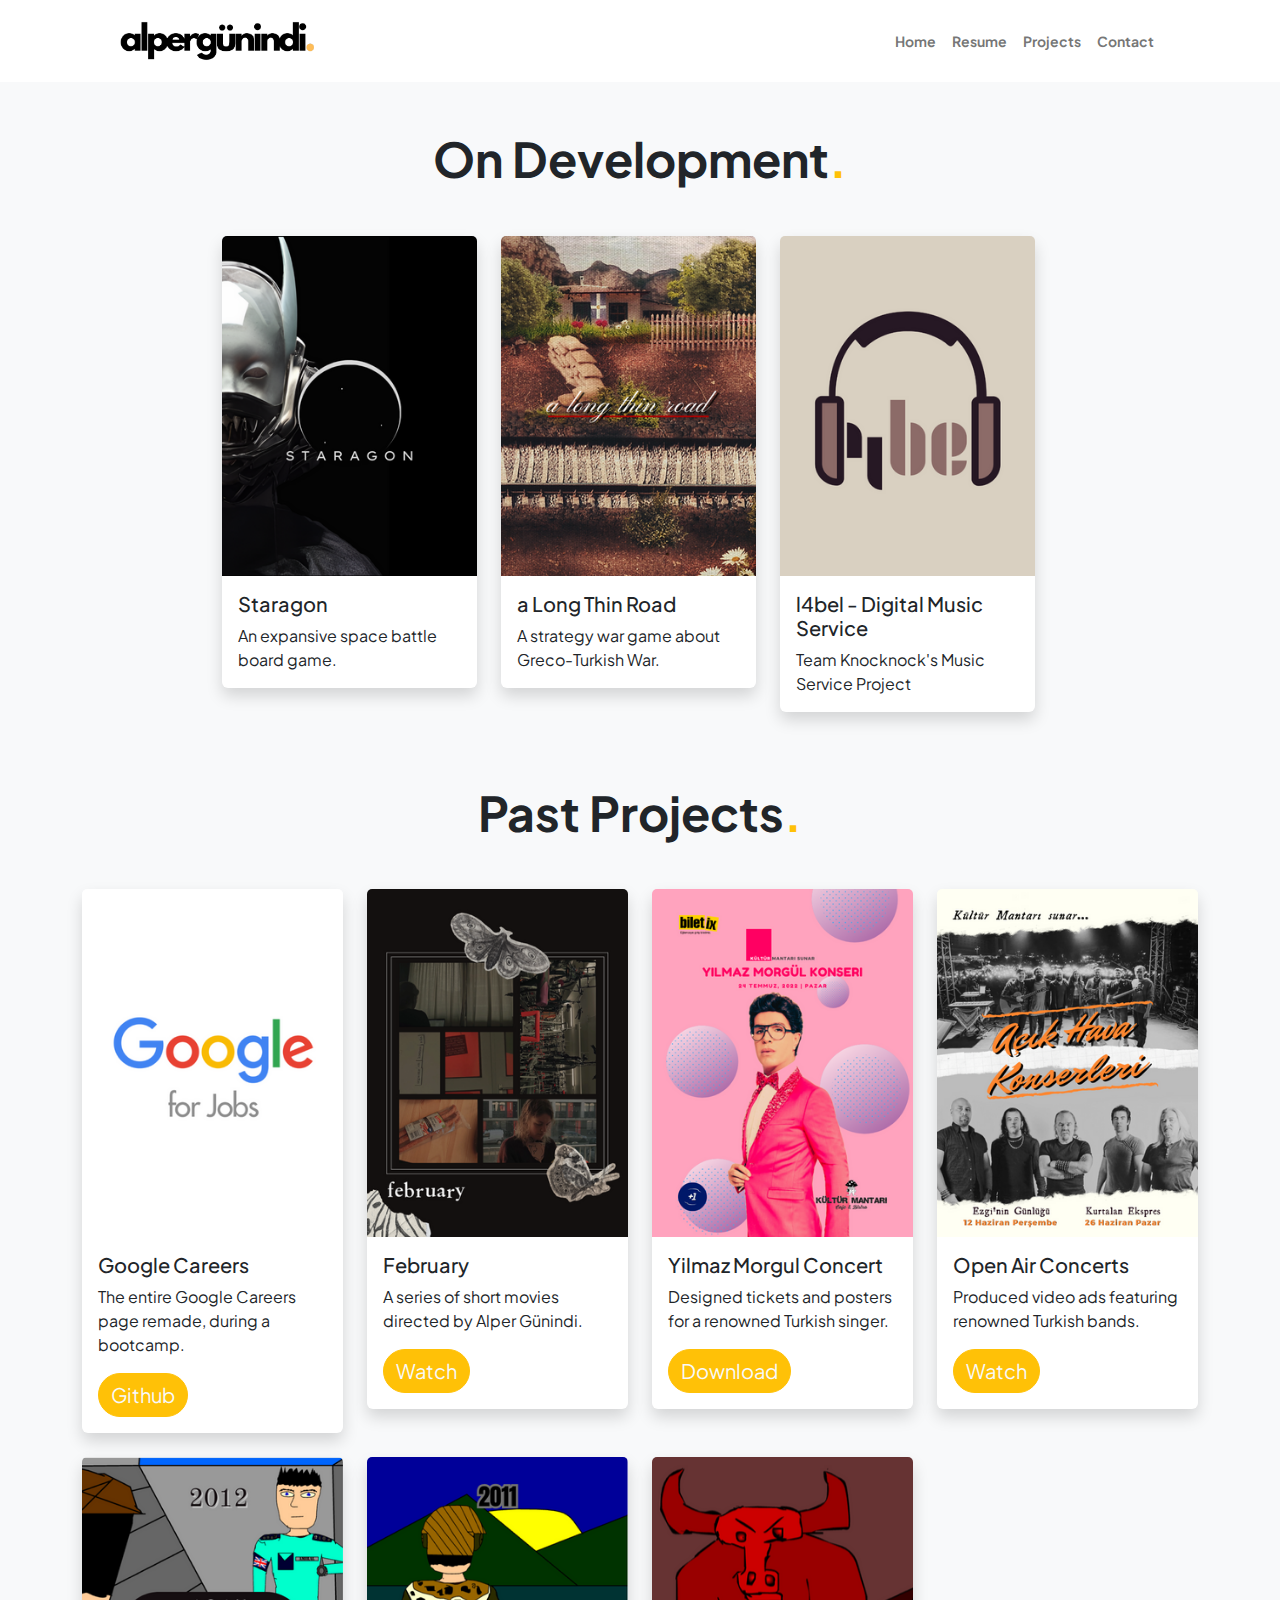
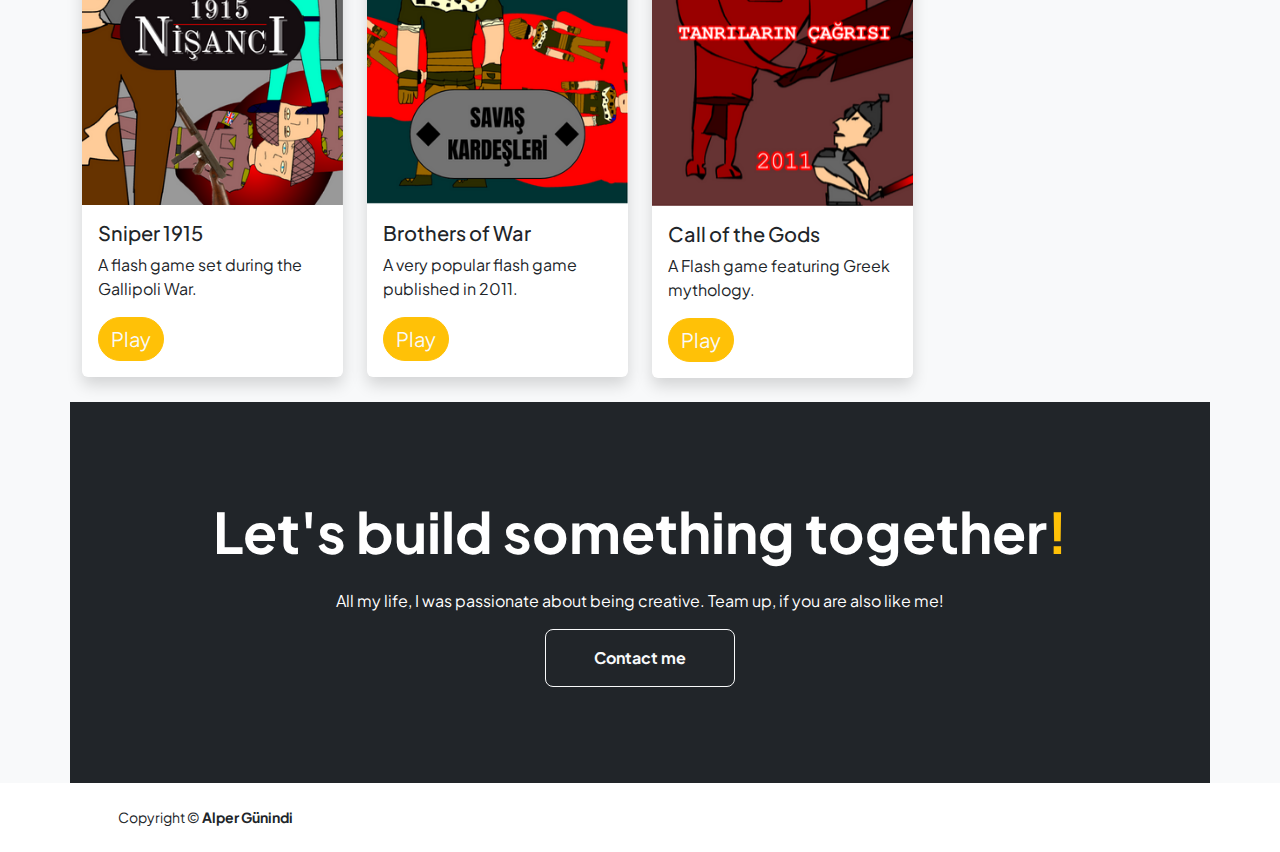
==== commit 03591aee: "Add" ====
--- a/projects.html
+++ b/projects.html
@@ -46,7 +46,7 @@
                         <div class="card shadow border-0">
                             <img src="./assets/game4.png" class="card-img-top" alt="Image 1">
                             <div class="card-body">
-                                <h5 class="card-title">Staragon - Board Game</h5>
+                                <h5 class="card-title">Staragon</h5>
                                 <p class="card-text">An expansive space battle board game.</p>
                             </div>
                         </div>
